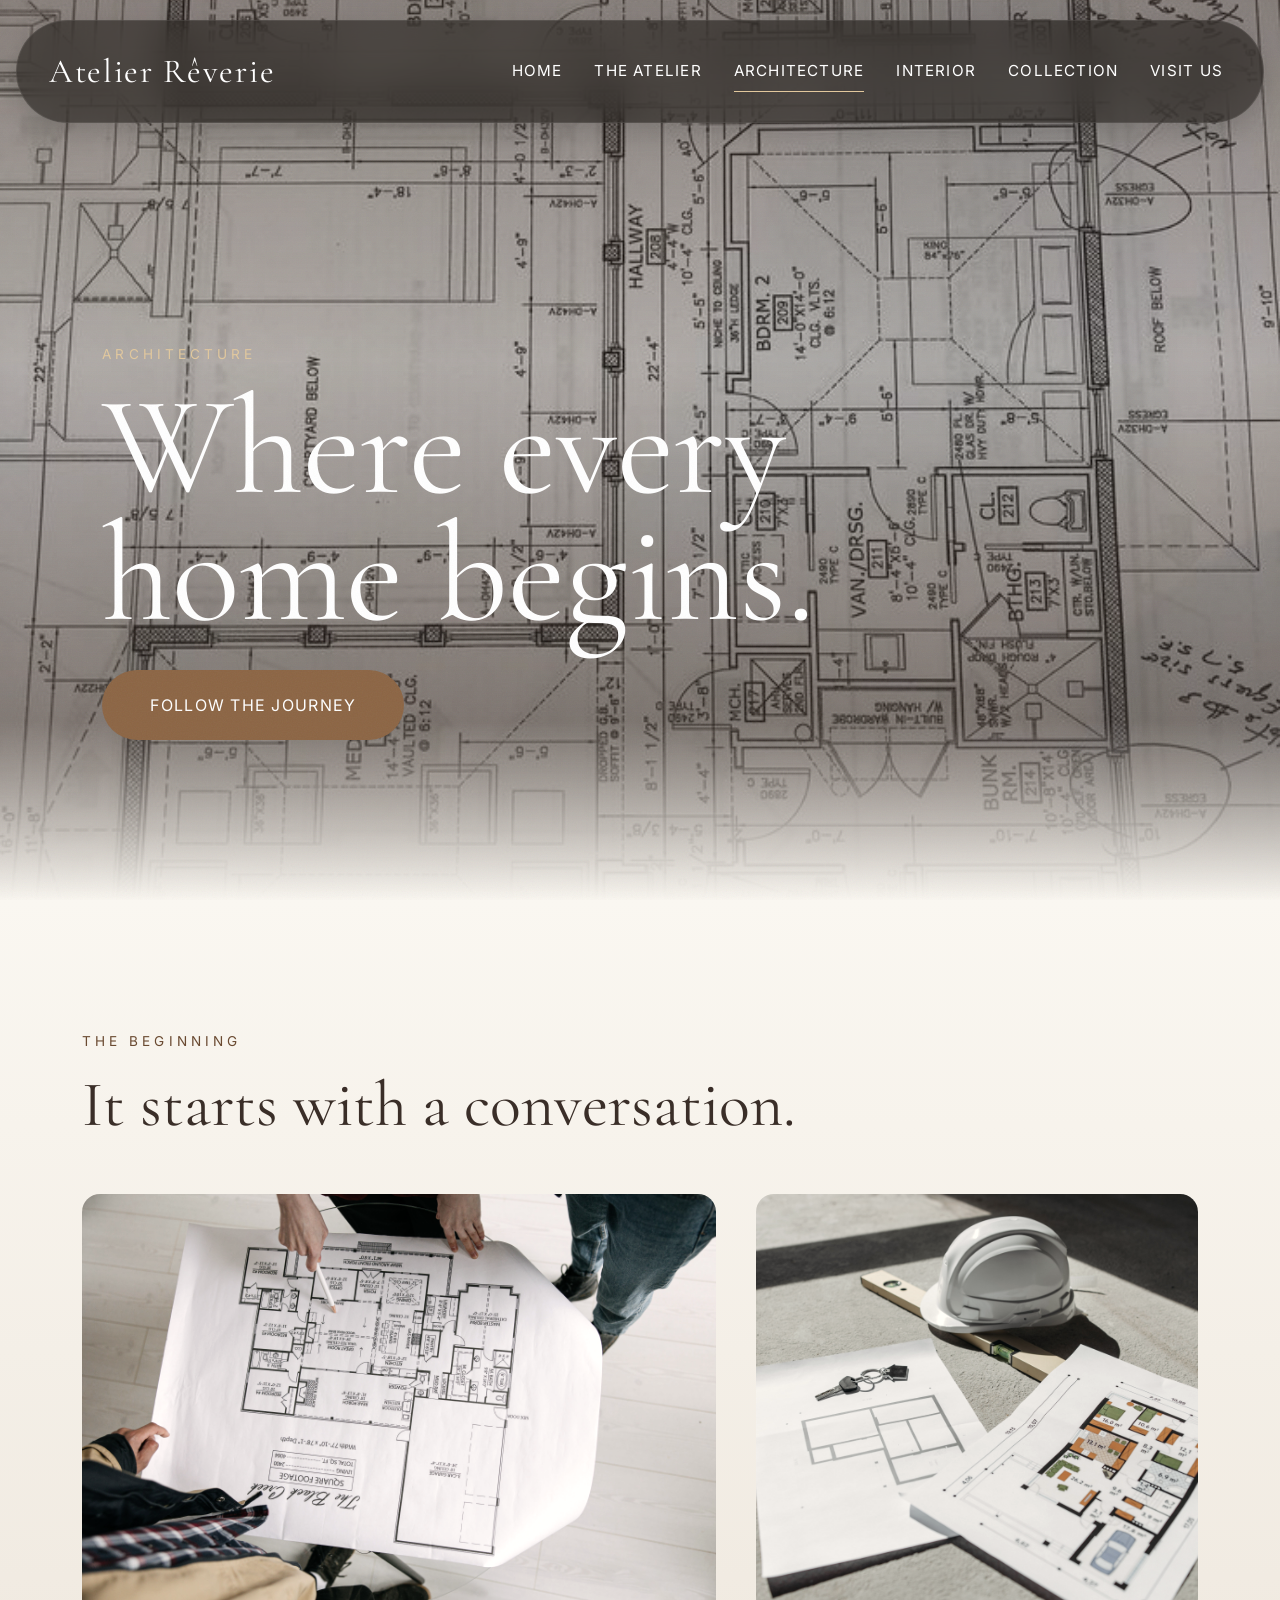
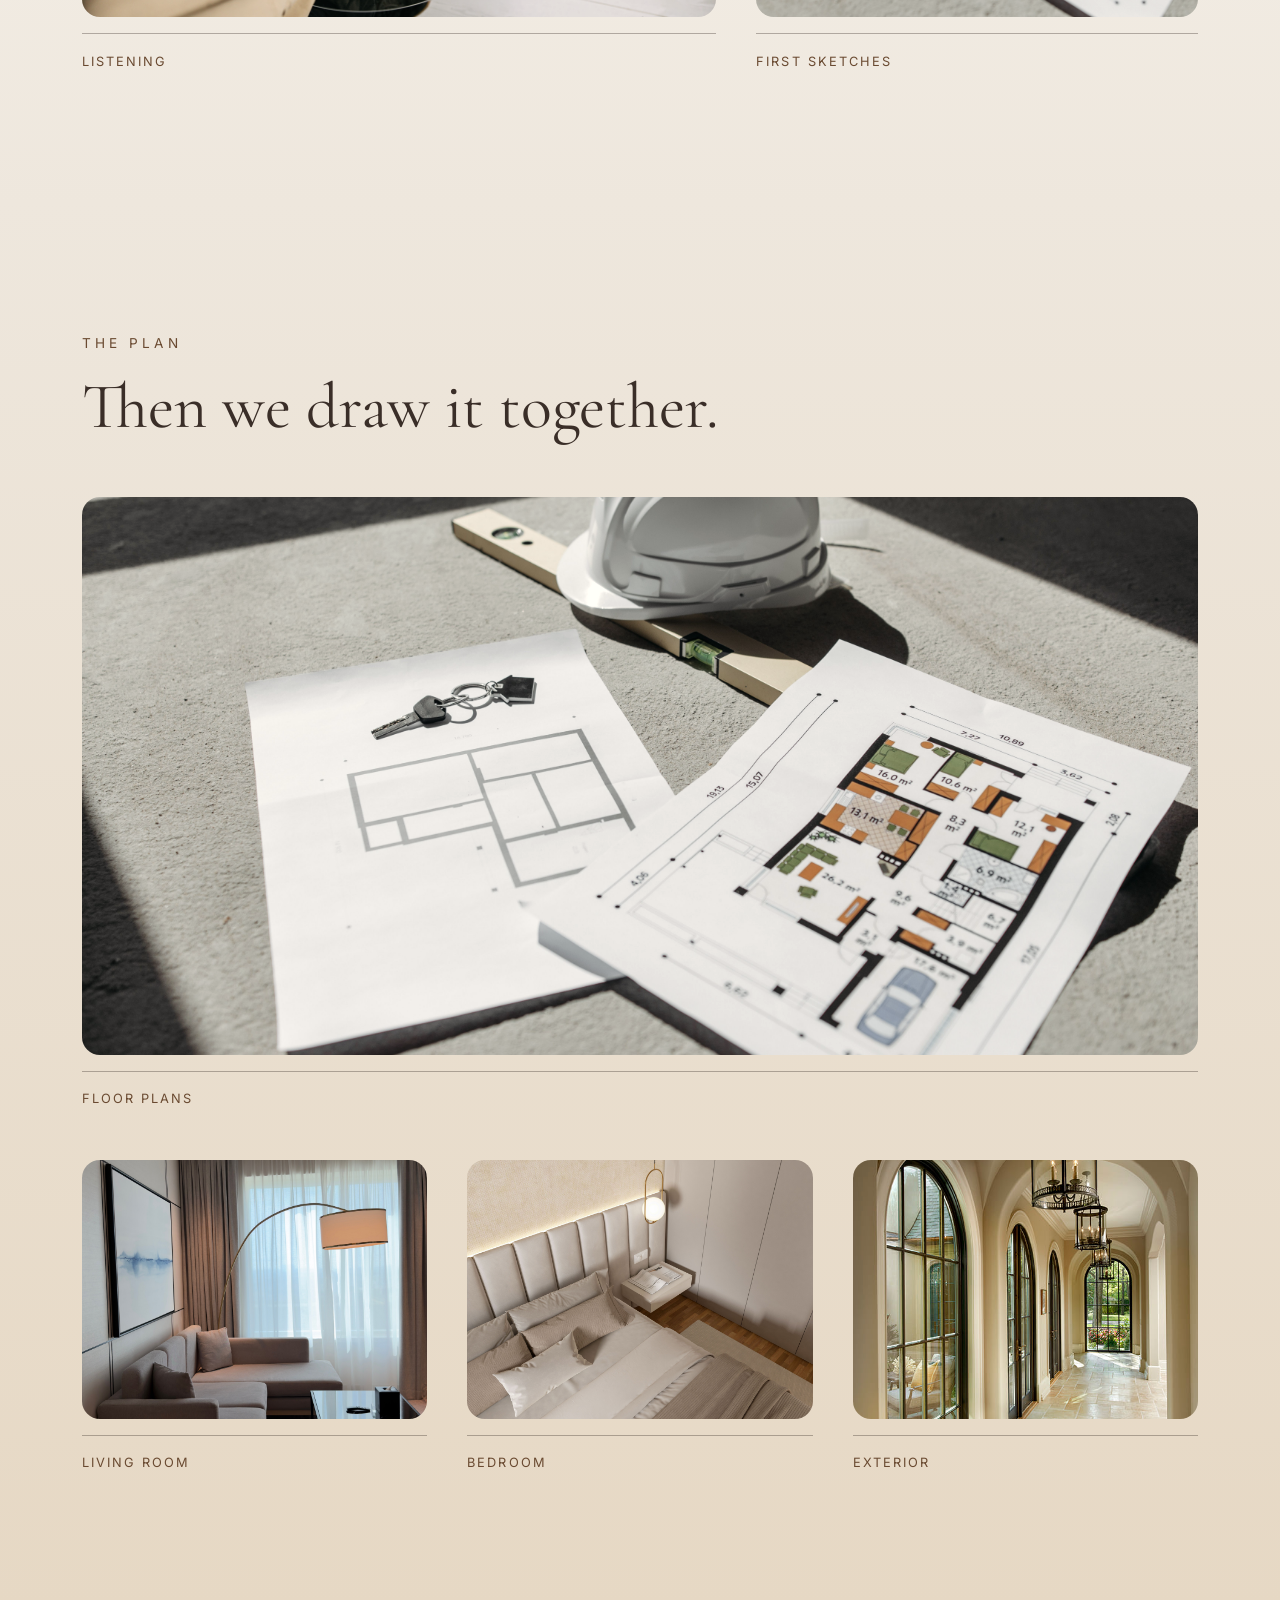
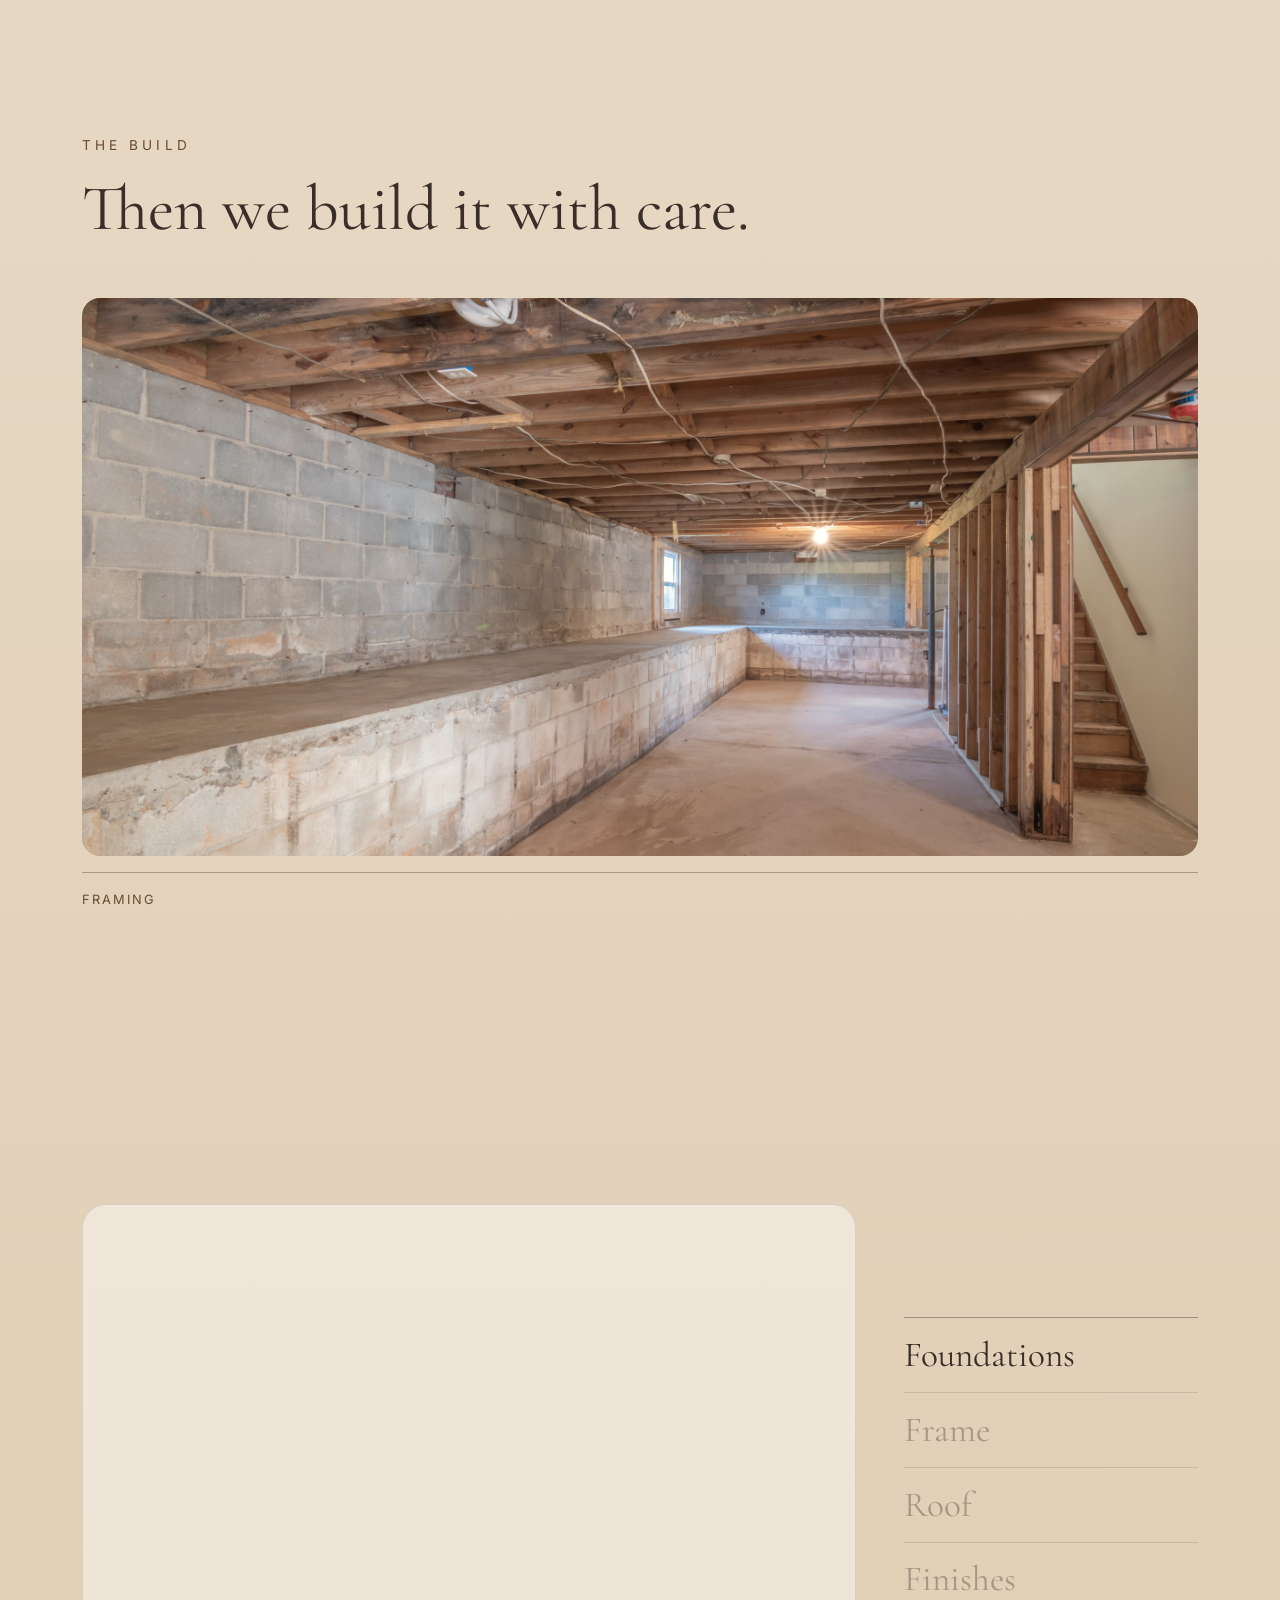
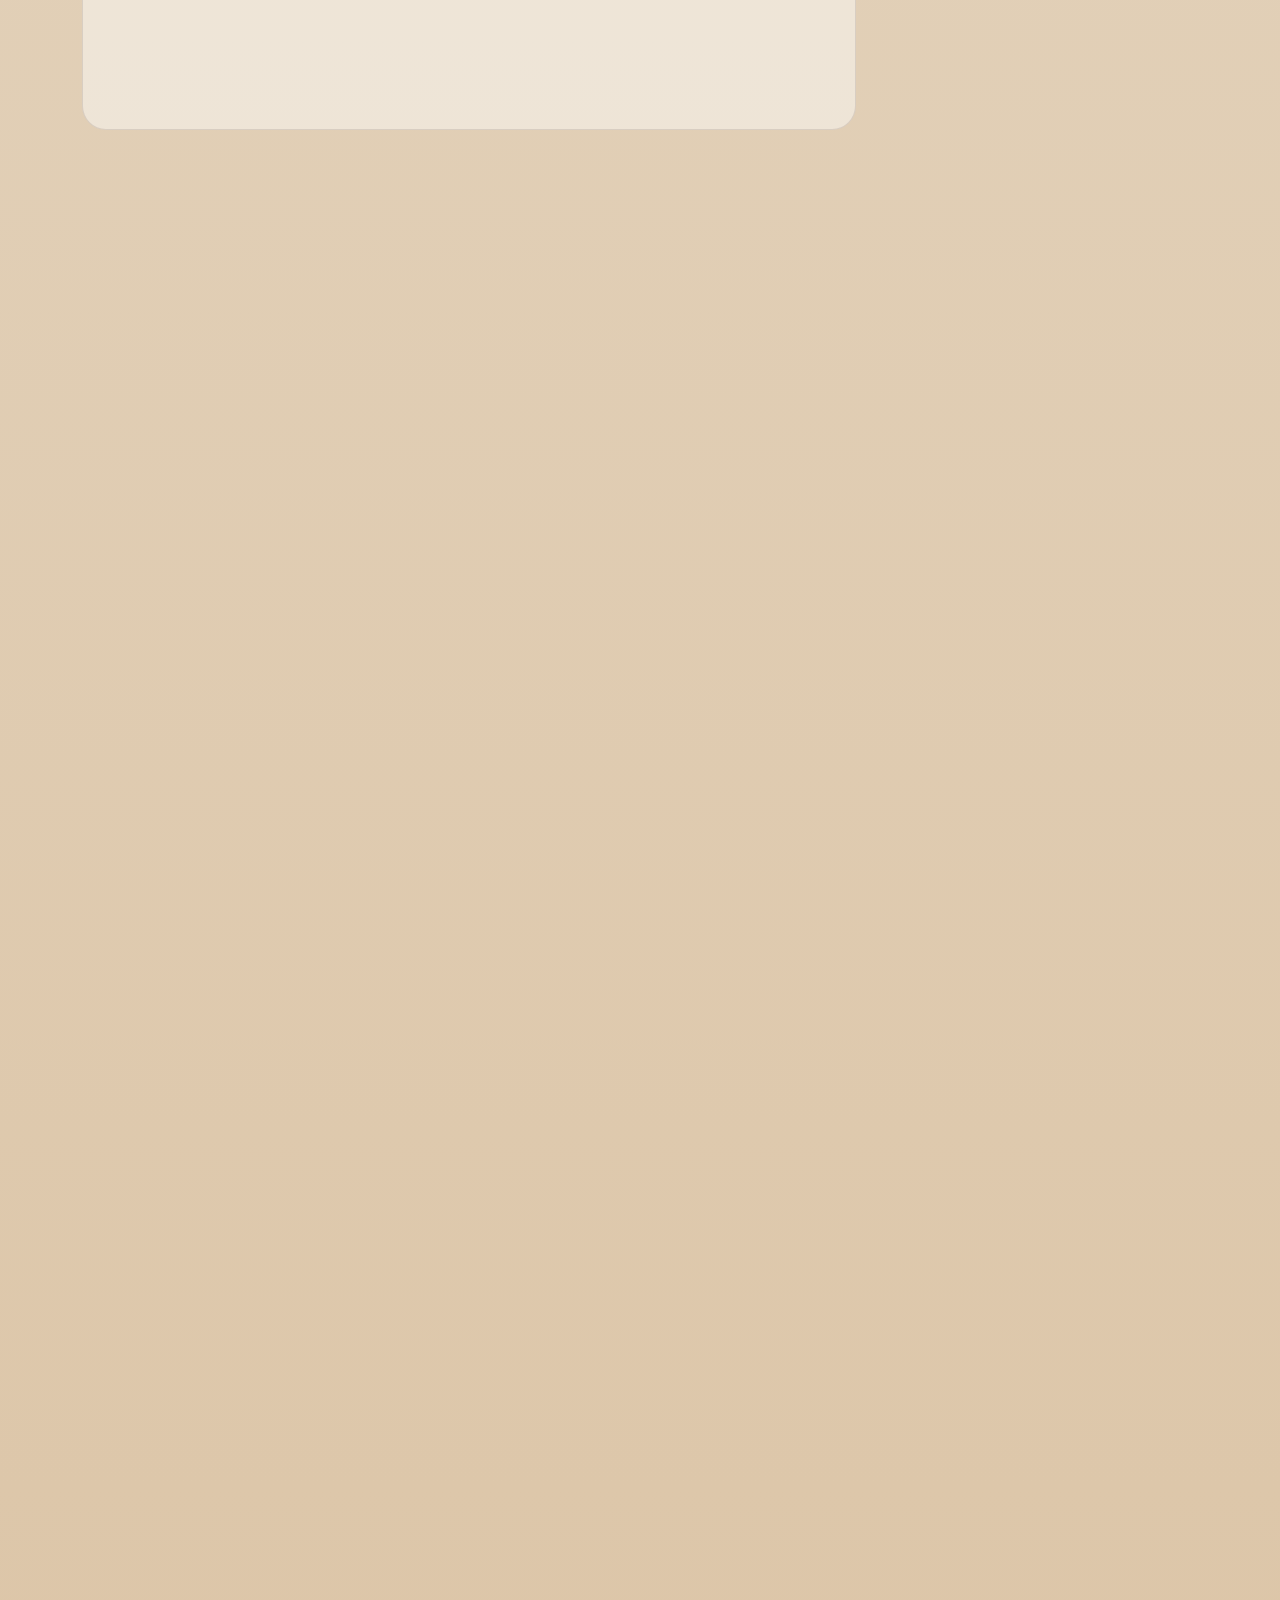
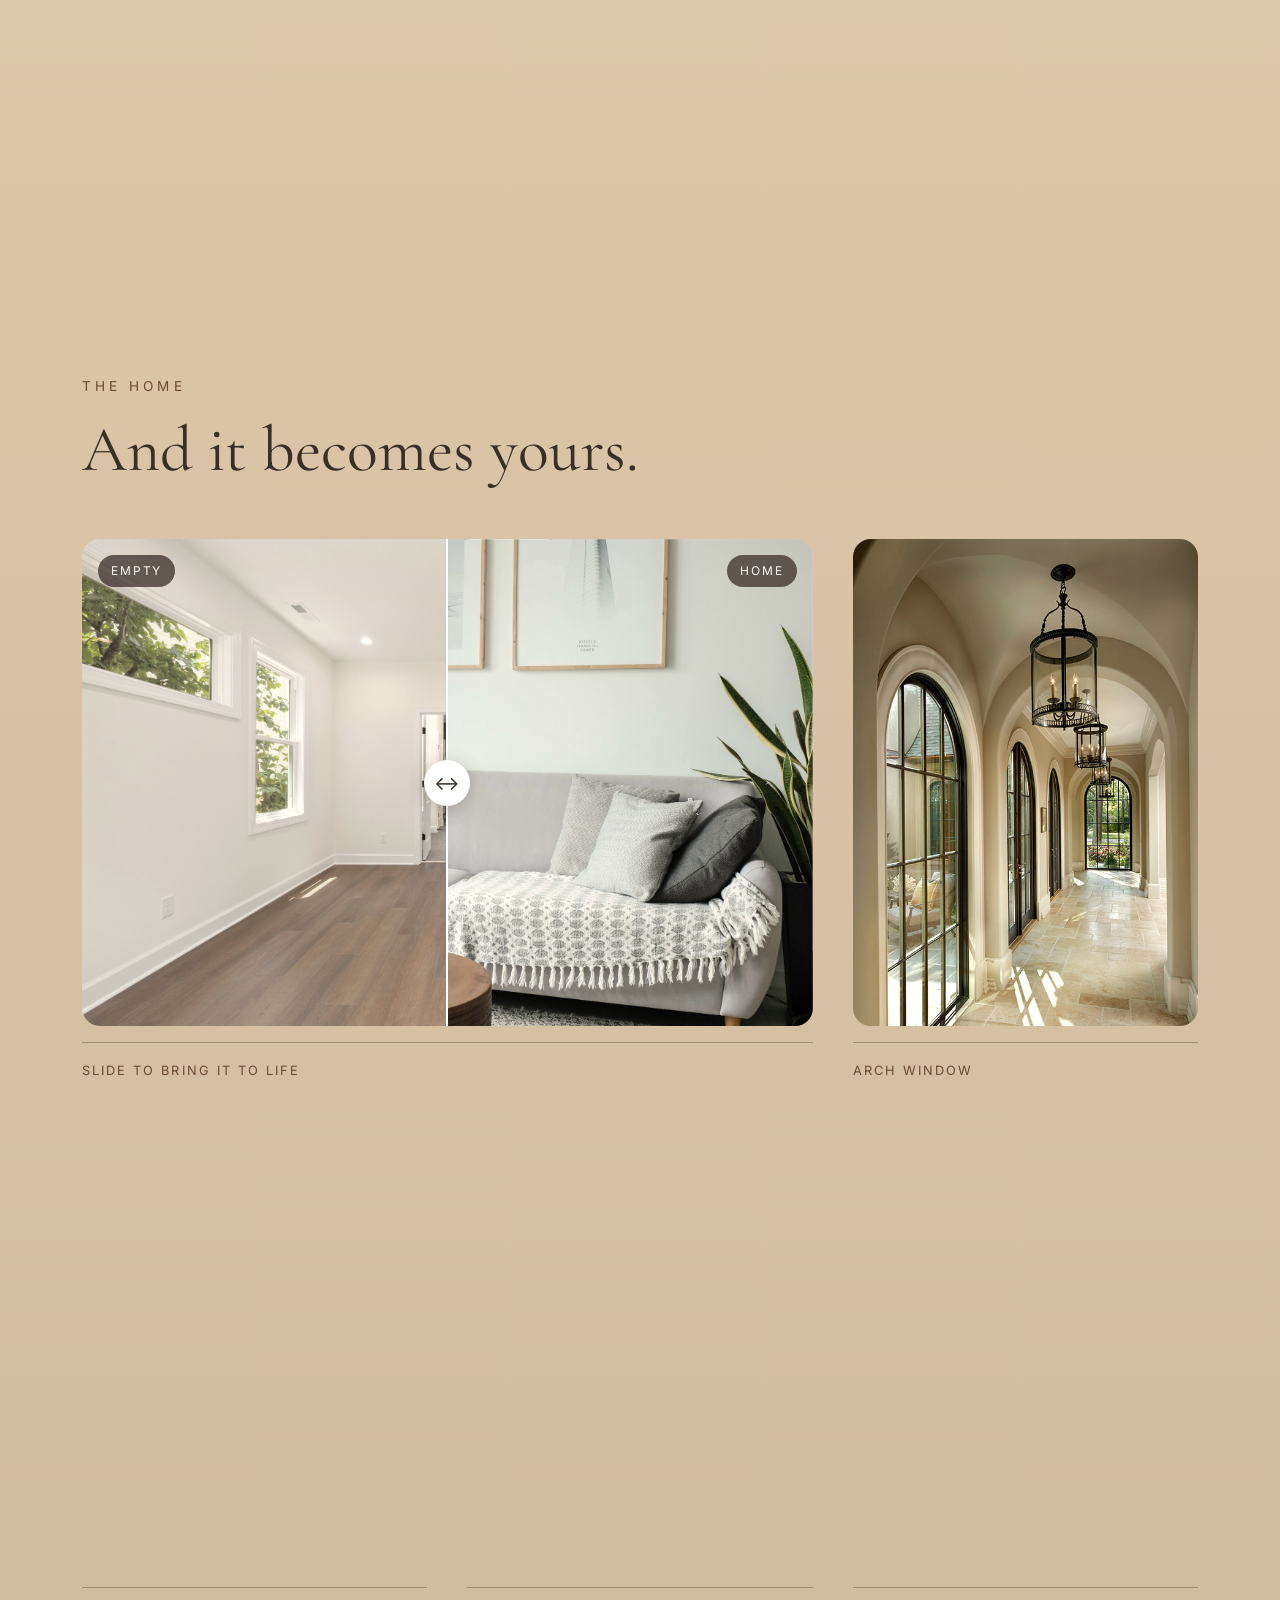
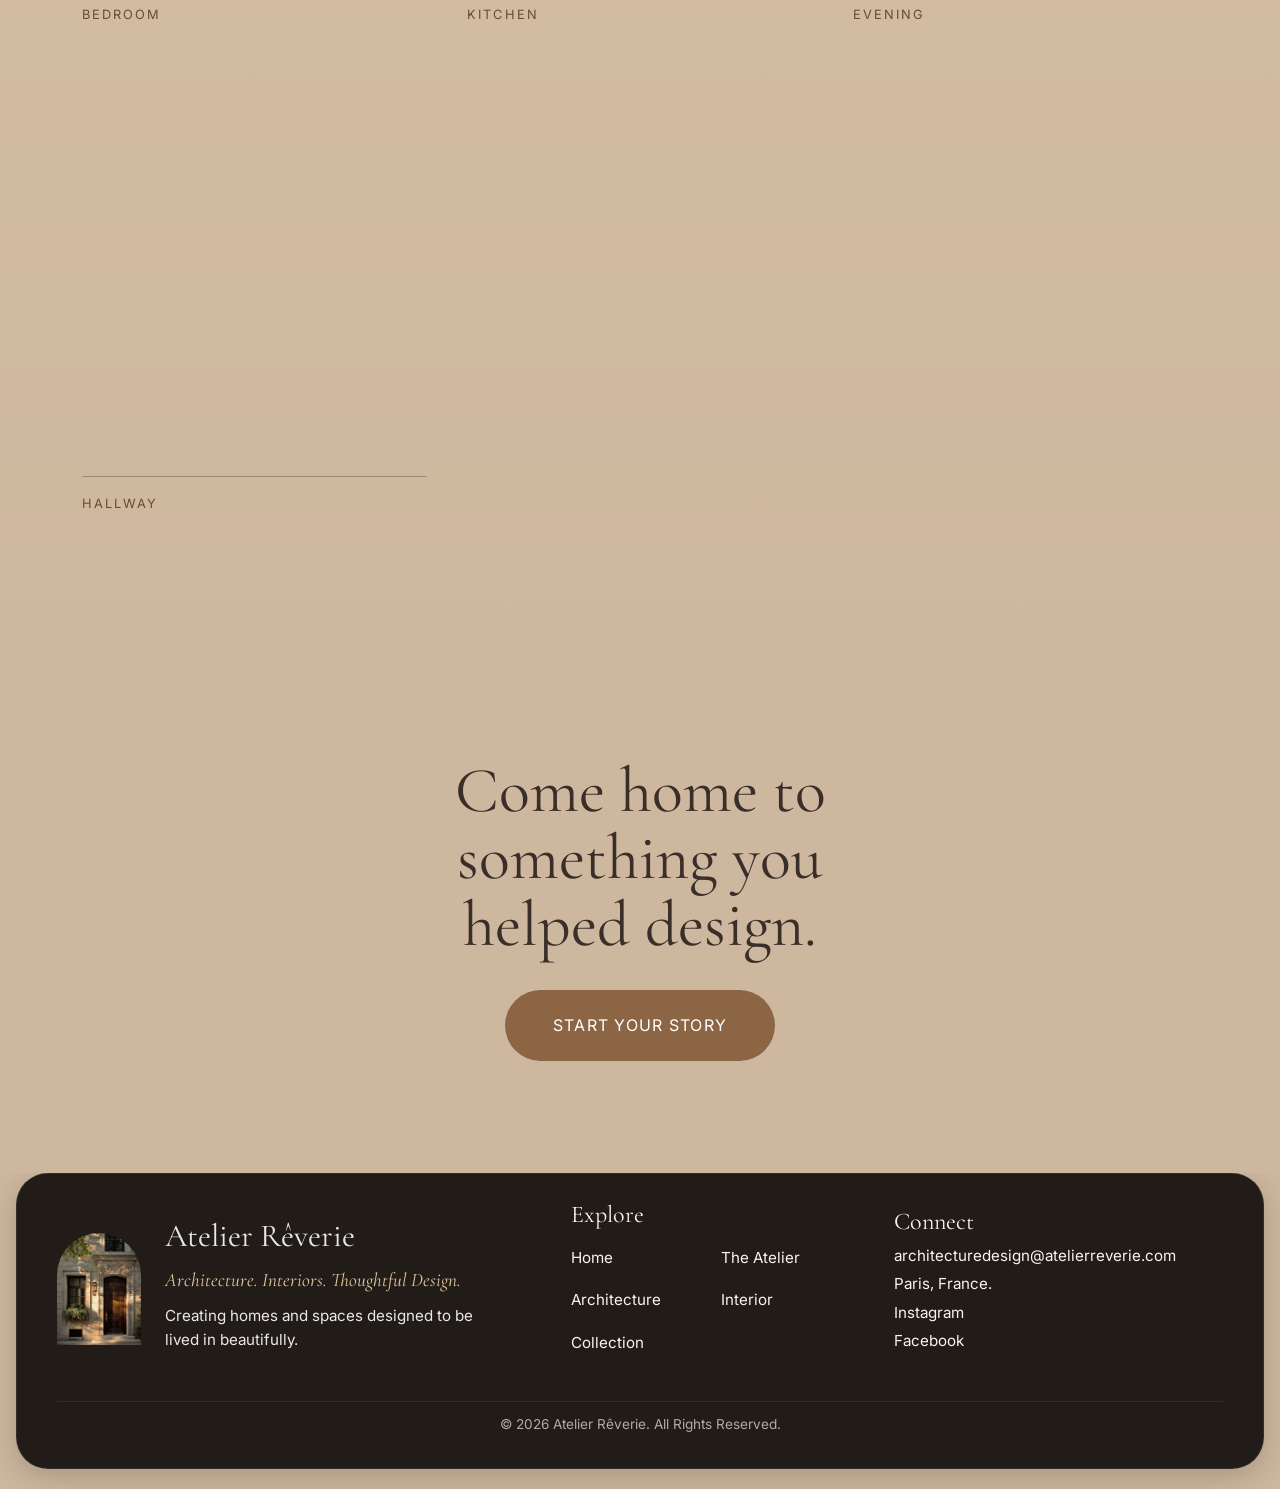
==== architecture.html @ 996b6b43 "Initial commit: Atelier Reverie website" ====
<!DOCTYPE html>
<html lang="en">
<head>

  <meta charset="utf-8">

  <meta name="viewport" content="width=device-width, initial-scale=1">

  <title>Architecture | Atelier Rêverie</title>

  <meta name="description" content="From the first conversation to the finished home: follow the journey of a house, from plans to the day you move in.">

  <script>document.documentElement.classList.add("js")</script>

  <link rel="preconnect" href="https://fonts.googleapis.com">

  <link rel="preconnect" href="https://fonts.gstatic.com" crossorigin>

  <link href="https://fonts.googleapis.com/css2?family=Cormorant+Garamond:ital,wght@0,400;0,500;1,400&family=Inter:wght@300;400;500&display=swap" rel="stylesheet">

  <link href="https://cdn.jsdelivr.net/npm/bootstrap@5.3.3/dist/css/bootstrap.min.css" rel="stylesheet">

  <link rel="stylesheet" href="base.css">

  <link rel="stylesheet" href="style.css">

  <link rel="stylesheet" href="shared.css">

  <link rel="stylesheet" href="architecture.css">

  <link rel="stylesheet" href="house.css">

  <link rel="stylesheet" href="animations.css">

  <link rel="stylesheet" href="motion.css">

</head>
<body>

  <!-- ===== HEADER / NAVIGATION ===== -->
  <header class="site-header">

    <nav class="navbar navbar-expand-lg" aria-label="Main navigation">
      <div class="container-xl">
        <a class="navbar-brand" href="index.html">Atelier Rêverie</a>
        <button class="navbar-toggler" type="button" data-bs-toggle="collapse" data-bs-target="#mainNav" aria-controls="mainNav" aria-expanded="false" aria-label="Toggle navigation">
          <span class="navbar-toggler-icon"></span>
        </button>

        <div class="collapse navbar-collapse justify-content-end" id="mainNav">
          <ul class="navbar-nav">

            <li class="nav-item"><a class="nav-link" href="index.html">Home</a></li>

            <li class="nav-item"><a class="nav-link" href="studio.html">The Atelier</a></li>

            <li class="nav-item"><a class="nav-link" href="architecture.html" aria-current="page">Architecture</a></li>

            <li class="nav-item"><a class="nav-link" href="interior.html">Interior</a></li>

            <li class="nav-item"><a class="nav-link" href="collection.html">Collection</a></li>

            <li class="nav-item"><a class="nav-link" href="contact.html">Visit Us</a></li>
          </ul>
        </div>
      </div>
    </nav>
  </header>

  <!-- ===== STAGE MARKER (shows once you scroll past the hero) ===== -->
  <nav class="journey" aria-label="Project stages">
    <ol>
      <li><a href="#beginning"><span>Begin</span></a></li>

      <li><a href="#plan"><span>Plan</span></a></li>

      <li><a href="#build"><span>Build</span></a></li>

      <li><a href="#home"><span>Home</span></a></li>

    </ol>
  </nav>

  <main id="main">

   <!-- ===== HERO ===== -->
<section class="arch-hero" aria-labelledby="page-title">

  <img src="images/blueprint-.jpg"

       width="1174" height="900" fetchpriority="high"

       alt="Architect sketching a floor plan at a desk">

  <div class="arch-hero__content">

    <span class="section-label">Architecture</span>

    <h1 id="page-title">Where every home begins.</h1>

    <a href="#beginning" class="btn-maison">Follow the journey</a>

  </div>
</section>

    <!-- ===== STAGE 1: THE BEGINNING ===== -->
    <section class="stage stage--begin section" id="beginning" aria-labelledby="begin-title">

      <div class="container-xl">

        <span class="section-label">The beginning</span>

        <h2 id="begin-title">It starts with a conversation.</h2>

        <div class="pair">

          <figure class="plate curtain pair__wide" data-reveal>

            <img src="images/conversation.jpg"
            
            width="1600" height="1066" loading="lazy"

            alt="Three people gathered around a large floor plan, one pointing at it with a pencil">

            <figcaption><span>Listening</span></figcaption>

          </figure>


          <figure class="plate curtain pair__narrow" data-reveal>

            <img src="images/architecture-plans.jpg" 
            
            width="1400" height="933" loading="lazy"

            alt="Architect lifting a sheet of tracing paper over detailed floor plans, a pencil in his hand">

            <figcaption><span>First sketches</span></figcaption>

          </figure>

        </div>
      </div>
    </section>

    <!-- ===== STAGE 2: THE PLAN ===== -->
    <section class="stage stage--plan section" id="plan" aria-labelledby="plan-title">

      <div class="container-xl">

        <span class="section-label">The plan</span>

        <h2 id="plan-title">Then we draw it together.</h2>

        <figure class="plate curtain plan__hero" data-reveal>

          <img src="images/architecture-plans.jpg" 
          
          width="1800" height="1202" loading="lazy"

               alt="Floor plans, a house-shaped key ring, a spirit level and a white hard hat on a concrete floor">

          <figcaption><span>Floor plans</span></figcaption>

        </figure>

        <div class="plan__rooms">

          <figure class="plate curtain" data-reveal>

            <img src="images/living-room.jpg" 

            width="800" height="600" loading="lazy" 
            
            alt="Drawn plan of a living room with sofa, rug, armchairs and fireplace">


            <figcaption><span>Living room</span></figcaption>

          </figure>

          <figure class="plate curtain" data-reveal>

            <img src="images/bedroom.jpg"
            
            width="800" height="600" loading="lazy" 
            
            alt="Drawn plan of a bedroom with bed, bedside tables and wardrobe">


            <figcaption><span>Bedroom</span></figcaption>

          </figure>


          <figure class="plate curtain" data-reveal>

            <img src="images/arch-window.jpg" 

            width="800" height="600" loading="lazy"
            
            alt="Arch window shwoing the exterior.">

            <figcaption><span>Exterior</span></figcaption>

          </figure>
        </div>
      </div>
    </section>

    <!-- ===== STAGE 3: THE BUILD ===== -->
    <section class="stage stage--build section" id="build" aria-labelledby="build-title">

      <div class="container-xl">

        <span class="section-label">The build</span>

        <h2 id="build-title">Then we build it with care.</h2>

        <figure class="plate curtain build__wide" data-reveal>

          <img src="images/unfinished-basement.jpg"
          
          width="1800" height="1200" loading="lazy"
      
               alt="Unfinished basement with exposed timber joists, block walls and a framed doorway">

          <figcaption><span>Framing</span></figcaption>

        </figure>

        <div class="house-scroll" data-house>

          <div class="house-sticky">

            <div class="house__panel">

              <svg viewBox="0 0 800 520" role="img" 
              
              aria-label="Line drawing of a house being built, from foundations to the finished home">

                <path class="fill" d="M190 425V255H610V425Z" fill="#EADFCC" data-type="fade" data-start="0.86" data-end="0.96"/>
                <path class="fill" d="M150 255L400 100L650 255Z" fill="#A77B57" data-type="fade" data-start="0.84" data-end="0.94"/>
                <path class="fill" d="M370 425V335H430V425Z" fill="#6A4A31" data-type="fade" data-start="0.84" data-end="0.92"/>
                <path class="fill" d="M230 300H320V370H230Z M480 300H570V370H480Z" fill="#E2C89D" data-type="fade" data-start="0.9" data-end="1"/>
                <path class="fill" d="M700 395m-42 0a42 42 0 1 0 84 0a42 42 0 1 0 -84 0Z" fill="#A5AA8A" data-type="fade" data-start="0.92" data-end="1"/>
                <path d="M40 450H760" data-type="draw" data-start="0" data-end="0.12"/>
                <path d="M170 450V425H630V450" data-type="draw" data-start="0.08" data-end="0.24"/>
                <path d="M190 425V255H610V425" data-type="draw" data-start="0.24" data-end="0.4"/>
                <path d="M270 425V255M350 425V255M450 425V255M530 425V255" data-type="draw" data-start="0.32" data-end="0.46"/>
                <path d="M150 255L400 100L650 255Z" data-type="draw" data-start="0.5" data-end="0.68"/>
                <path d="M530 160V92H575V190" data-type="draw" data-start="0.62" data-end="0.72"/>
                <path d="M370 425V335H430V425Z" data-type="draw" data-start="0.76" data-end="0.84"/>
                <path d="M230 300H320V370H230Z M275 300V370 M230 335H320 M480 300H570V370H480Z M525 300V370 M480 335H570" data-type="draw" data-start="0.8" data-end="0.9"/>
                <path d="M350 450V438H450V450" data-type="draw" data-start="0.84" data-end="0.9"/>
                <path d="M700 450V395 M700 395m-42 0a42 42 0 1 0 84 0a42 42 0 1 0 -84 0" data-type="draw" data-start="0.88" data-end="0.98"/>
              </svg>
            </div>
            <ol class="house__steps" aria-label="Construction stages">

              <li>Foundations</li>

              <li>Frame</li>

              <li>Roof</li>

              <li>Finishes</li>

            </ol>
          </div>
        </div>
      </div>
    </section>

    <!-- ===== STAGE 4: THE HOME ===== -->
    <section class="stage stage--home section" id="home" aria-labelledby="home-title">

      <div class="container-xl">

        <span class="section-label">The home</span>

        <h2 id="home-title">And it becomes yours.</h2>

        <div class="pair pair--home">

          <figure class="plate pair__wide" data-reveal>

            <div class="compare" data-compare>

              <img class="compare__img" src="images/empty-room.jpg"

               width="1400" height="933" loading="lazy"

                   alt="Bright empty room with white walls, a wood-tone floor and two windows onto a tree">

              <img class="compare__img compare__after" src="images/living-room-interior.jpg"

               width="1400" height="933" loading="lazy"

                   alt="Living room with a grey corner sofa, an arched brass lamp, sheer curtains and a framed watercolour">

              <span class="compare__handle" aria-hidden="true"></span>

              <span class="compare__tag compare__tag--before" aria-hidden="true">Empty</span>

              <span class="compare__tag compare__tag--after" aria-hidden="true">Home</span>

              <input class="compare__range" type="range" min="0" max="100" value="50"

                     aria-label="Slide to compare an empty room with a furnished one">

            </div>

            <figcaption><span>Slide to bring it to life</span></figcaption>

          </figure>

          <figure class="plate curtain pair__narrow" data-reveal>

            <img src="images/arch-window.jpg"

             width="1200" height="1690" loading="lazy"

                 alt="A beautiful done arch windows, showing the backyard. Floor-length windows, showing the exterior.">

            <figcaption><span>Arch Window</span></figcaption>

          </figure>

        </div>

        <div class="home__gallery">

          <figure class="plate curtain" data-reveal>

            <img class="pos-left" src="images/bedroom-interior.jpg"
            
            width="1200" height="900" loading="lazy"

                 alt="Bed seen from above with a padded headboard, linen cushions and a glowing pendant light">

            <figcaption><span>Bedroom</span></figcaption>

            <figure class="plate curtain" data-reveal>

              <img class="pos-left" src="images/interior-light.jpg"

              width="110" height="700" loading="lazy"

              alt="Oak wlkway, with natural light streaming from the glass roof.">

              <figcaption><span>Hallway</span></figcaption>

            </figure>

          </figure>
          <figure class="plate curtain" data-reveal>

            <img class="pos-left" src="images/kitchen.jpg"
            
            width="1200" height="800" loading="lazy"

                 alt="White kitchen with a marble island, navy hexagon tiles and two pendant lights">

            <figcaption><span>Kitchen</span></figcaption>

          </figure>

          <figure class="plate curtain" data-reveal>

            <img class="pos-right" src="images/arch-hero.jpg"
            
            width="1200" height="800" loading="lazy"

                 alt="Modern house entrance at dusk with a lit timber door, stone walls and a lawn lit by garden lights">

            <figcaption><span>Evening</span></figcaption>

          </figure>

        </div>
      </div>
    </section>

    <!-- ===== CALL TO ACTION ===== -->

    <section class="arch-cta section" aria-labelledby="cta-title">

      <div class="container-xl" data-reveal>

        <h2 id="cta-title">Come home to something you helped design.</h2>

        <a href="contact.html" class="btn-maison">Start your story</a>

      </div>
    </section>

  </main>

  <!-- ===== FOOTER ===== -->
  <footer class="site-footer">

    <div class="footer-panel">

      <div class="footer-brand-block">

        <img src="images/parisian-door.jpg" 
        
        alt="Carved wooden door of a stone Parisian townhouse" 
        
        class="footer-image" width="84" height="112" loading="lazy">
        <div>

          <p class="footer__brand">Atelier Rêverie</p>
          <p class="footer__tagline">Architecture. Interiors. Thoughtful Design.</p>
          <p class="footer__description">Creating homes and spaces designed to be lived in beautifully.</p>

        </div>
      </div>

      <nav aria-label="Footer navigation">

        <h2 class="footer-heading">Explore</h2>

        <ul class="footer-links">

          <li><a href="index.html">Home</a></li>

          <li><a href="studio.html">The Atelier</a></li>

          <li><a href="architecture.html">Architecture</a></li>

          <li><a href="interior.html">Interior</a></li>

          <li><a href="collection.html">Collection</a></li>

        </ul>
      </nav>

    <div>
      <h2 class="footer-heading">Connect</h2>

      <ul class="footer-links footer-links--stack">

        <li><a href="mailto:architecturedesign@atelierreverie.com">architecturedesign@atelierreverie.com</a></li>

        <li>Paris, France.</li>

        <li><a href="#">Instagram</a></li>

        <li><a href="#">Facebook</a></li>

      </ul>

    </div>

      <p class="footer-bottom">&copy; 2026 Atelier Rêverie. All Rights Reserved.</p>
      
    </div>
  </footer>

  <script src="https://cdn.jsdelivr.net/npm/bootstrap@5.3.3/dist/js/bootstrap.bundle.min.js" defer></script>
 <script src="js/reveal.js" defer onerror="document.documentElement.classList.remove('js')"></script>
  <script src="journey.js" defer></script>
  <script src="compare.js" defer></script>
  <script src="house.js" defer></script>
</body>
</html>
---- base.css ----
/* ========================================
   BASE: reset, grain overlay, accessibility
======================================== */

*,
*::before,
*::after {
    box-sizing: border-box;
}

* {
    margin: 0;
    padding: 0;
}

html {
    scroll-behavior: smooth;
}

/* Film-grain overlay (sits under the fixed header) */
body::before {
    content: "";
    position: fixed;
    inset: 0;
    z-index: 999;
    pointer-events: none;
    opacity: .06;
    background-image: url("data:image/svg+xml,%3Csvg xmlns='http://www.w3.org/2000/svg' width='200' height='200'%3E%3Cfilter id='n'%3E%3CfeTurbulence type='fractalNoise' baseFrequency='.8' numOctaves='2'/%3E%3C/filter%3E%3Crect width='100%25' height='100%25' filter='url(%23n)'/%3E%3C/svg%3E");
}

a {
    transition: color .3s ease, opacity .3s ease;
}

a:focus-visible,
button:focus-visible {
    outline: 2px solid var(--antique-wood);
    outline-offset: 4px;
}

@media (prefers-reduced-motion: reduce) {
    html {
        scroll-behavior: auto;
    }

    *,
    *::before,
    *::after {
        animation-duration: .01ms !important;
        animation-iteration-count: 1 !important;
        transition-duration: .01ms !important;
    }
}
---- style.css ----
:root {
    --ivory-lace: #F8F4EE;
    --soft-linen: #EEE7DD;
    --coconut-cream: #FAF7F1;
    --warm-biscotti: #DCC5A7;
    --oat-latte: #CDB79E;
    --antique-wood: #A77B57;
    --deep-espresso: #3A2E28;
    --savory-sage: #A5AA8A;
    --honey-oatmilk: #E2C89D;

    /* Darker wood tone for small labels (passes contrast on cream and biscotti) */
    --label: #6A4A31;

    /* Scroll blend: each section ends on the colour the next one starts with */
    --blend-0: #FAF7F1;
    --blend-1: #EEE7DD;
    --blend-2: #E6D8C4;
    --blend-3: #DCC5A7;
    --blend-4: #CDB79E;

    --font-display: "Cormorant Garamond", serif;
    --font-body: "Inter", sans-serif;
}

/* ========================================
   BODY
======================================== */

body {
    background: var(--coconut-cream);
    color: var(--deep-espresso);
    font-family: var(--font-body);
    font-size: 1.25rem;
    line-height: 2;
    overflow-x: hidden;
}

/* ========================================
   TYPOGRAPHY
======================================== */

h1,
h2,
h3,
.navbar-brand {
    font-family: var(--font-display);
    font-weight: 400;
}

h1 {
    font-size: clamp(4rem, 8vw, 7rem);
    line-height: .92;
    max-width: 12ch;
    margin-bottom: 1.5rem;
}

h2 {
    font-size: clamp(3rem, 5vw, 5.2rem);
    line-height: 1.05;
    margin-bottom: 1rem;
}

h3 {
    font-size: 2rem;
}

p {
    font-size: 1.2rem;
    line-height: 1.9;
    color: inherit;
}

.hero p,
.site-footer p {
    color: rgba(255, 255, 255, .9);
}

/* ========================================
   HEADER
======================================== */

.site-header {
    position: fixed;
    top: 20px;
    left: 0;
    right: 0;
    z-index: 1000;
}

.navbar {
    width: min(1280px, calc(100% - 2rem));
    margin: auto;
    padding: .75rem 2rem;
    border-radius: 999px;
    background: rgba(25, 20, 18, .55);
    backdrop-filter: blur(20px);
    -webkit-backdrop-filter: blur(20px);
    border: 1px solid rgba(255, 255, 255, .08);
    box-shadow: 0 8px 30px rgba(0, 0, 0, .18);
}

.navbar > .container,
.navbar > .container-xl,
.navbar > .container-fluid {
    max-width: none;
    padding: 0;
}

.navbar-brand {
    color: white !important;
    font-size: 2.1rem;
    letter-spacing: .05em;
}

.nav-link {
    color: white !important;
    font-size: .95rem;
    font-weight: 400;
    letter-spacing: .08em;
    margin-left: 1rem;
    text-transform: uppercase;
    white-space: nowrap;
    transition: .3s ease;
}

.nav-link:hover {
    color: var(--honey-oatmilk) !important;
}

@media (max-width: 991.98px) {
    .navbar { border-radius: 1.75rem; }
    .nav-link { margin-left: 0; }
}

@media (max-width: 576px) {
    .navbar-brand { font-size: 1.8rem; }
}

/* ========================================
   BUTTONS AND LINKS
======================================== */

.btn-maison {
    display: inline-block;
    padding: 1.2rem 3rem;
    background: #8C6544;
    color: white;
    text-decoration: none;
    border: none;
    border-radius: 50px;
    text-transform: uppercase;
    letter-spacing: .08em;
    font-size: 1rem;
    transition: .4s ease;
}

.btn-maison:hover {
    background: #735236;
    transform: translateY(-3px);
    color: white;
}

.text-link {
    display: inline-block;
    margin-top: 2rem;
    font-size: 1.2rem;
    text-decoration: none;
    color: var(--deep-espresso);
    padding-bottom: 4px;
    border-bottom: 1px solid var(--antique-wood);
    transition: .3s ease;
}

.text-link:hover {
    color: var(--antique-wood);
}

/* ========================================
   SECTION SPACING AND LABELS
======================================== */

.section {
    padding: 8rem 0;
}

.section-label {
    display: block;
    margin-bottom: 1rem;
    font-size: .85rem;
    text-transform: uppercase;
    letter-spacing: .3em;
    color: var(--label);
}

.editorial-divider {
    width: 1px;
    height: 120px;
    margin: 0 auto;
    background: var(--antique-wood);
    opacity: .4;
}

/* ========================================
   FOOTER: compact floating panel (mirrors the nav)
======================================== */

.site-footer {
    background: var(--blend-4);
    padding: 0 1rem 1.25rem;
}

.footer-panel {
    max-width: 1280px;
    margin: 0 auto;
    padding: 1.75rem 2.5rem 1rem;
    display: grid;
    grid-template-columns: 1.7fr 1fr 1.2fr;
    gap: 1.5rem 3rem;
    align-items: center;
    border-radius: 2rem;
    background: rgba(25, 20, 18, .95);
    border: 1px solid rgba(255, 255, 255, .08);
    box-shadow: 0 8px 30px rgba(0, 0, 0, .18);
    color: var(--ivory-lace);
}

.footer-panel p {
    line-height: 1.6;
}

.footer-brand-block {
    display: flex;
    align-items: center;
    gap: 1.5rem;
}

.footer-image {
    flex-shrink: 0;
    width: 84px;
    height: 112px;
    object-fit: cover;
    object-position: center top;
    border-radius: 999px 999px 0 0;
}

.footer__brand {
    font-family: var(--font-display);
    font-size: 2rem;
    line-height: 1.1;
    margin-bottom: .25rem;
}

.footer__tagline {
    font-family: var(--font-display);
    font-style: italic;
    font-size: 1.2rem;
    margin-bottom: .5rem;
    color: var(--honey-oatmilk) !important;
}

.footer__description {
    font-size: .95rem;
    max-width: 340px;
}

.footer-heading {
    font-family: var(--font-display);
    font-size: 1.5rem;
    line-height: 1.1;
    margin-bottom: .5rem;
}

.footer-links {
    list-style: none;
    padding: 0;
    display: grid;
    grid-template-columns: 1fr 1fr;
    gap: .15rem 1.5rem;
}

.footer-links a {
    color: var(--ivory-lace);
    text-decoration: none;
    font-size: .95rem;
    line-height: 1.7;
}

.footer-links a:hover {
    color: var(--honey-oatmilk);
}

.footer-links--stack {
    grid-template-columns: 1fr;
}

.footer-links--stack li {
    font-size: .95rem;
    line-height: 1.7;
    overflow-wrap: anywhere;
}

.footer-bottom {
    grid-column: 1 / -1;
    padding-top: .75rem;
    border-top: 1px solid rgba(255, 255, 255, .1);
    text-align: center;
    font-size: .85rem !important;
    opacity: .7;
}

@media (max-width: 991.98px) {
    .footer-panel {
        grid-template-columns: 1fr 1fr;
        padding: 1.5rem;
        border-radius: 1.75rem;
    }

    .footer-brand-block {
        grid-column: 1 / -1;
    }
}

@media (max-width: 576px) {
    .footer-panel {
        grid-template-columns: 1fr;
        gap: 1.25rem;
    }

    .footer-links {
        grid-template-columns: 1fr 1fr;
    }
}
---- shared.css ----
/* ========================================
   SHARED: glass navigation and footer touches
   Load after style.css on every page so the header looks the same everywhere.
======================================== */

.site-header {
    position: fixed;
    top: 20px;
    left: 0;
    right: 0;
    z-index: 1000;
}

.navbar {
    width: min(1280px, calc(100% - 2rem));
    margin: auto;
    padding: .75rem 2rem;
    border: 1px solid rgba(255, 255, 255, .08);
    border-radius: 999px;
    background: rgba(25, 20, 18, .55);
    -webkit-backdrop-filter: blur(20px);
    backdrop-filter: blur(20px);
    box-shadow: 0 8px 30px rgba(0, 0, 0, .18);
}

.navbar > .container,
.navbar > .container-xl,
.navbar > .container-fluid {
    max-width: none;
    padding: 0;
}

.navbar-brand {
    color: #fff !important;
    font-family: var(--font-display);
    font-size: 2.1rem;
    letter-spacing: .05em;
}

.navbar-nav {
    align-items: center;
}

.nav-link {
    position: relative;
    margin-left: 1rem;
    color: #fff !important;
    font-size: .95rem;
    font-weight: 400;
    letter-spacing: .08em;
    text-transform: uppercase;
    white-space: nowrap;
    transition: color .3s ease;
}

.nav-link:hover,
.nav-link:focus-visible {
    color: var(--honey-oatmilk) !important;
}

/* The page you are on gets a fine underline */
.nav-link[aria-current="page"]::after {
    content: "";
    position: absolute;
    left: .5rem;
    right: .5rem;
    bottom: .15rem;
    height: 1px;
    background: var(--honey-oatmilk);
}

.navbar :focus-visible {
    outline: 2px solid var(--honey-oatmilk);
    outline-offset: 4px;
}

.navbar-toggler {
    border-color: rgba(255, 255, 255, .5);
}

.navbar-toggler-icon {
    filter: invert(1);
}

@media (min-width: 992px) and (max-width: 1199.98px) {
    .navbar-brand { font-size: 1.8rem; }
    .nav-link { margin-left: .5rem; font-size: .85rem; }
}

@media (max-width: 991.98px) {
    .navbar { border-radius: 1.75rem; }
    .nav-link { margin-left: 0; }
    .navbar-nav { align-items: flex-start; padding: .75rem 0 .5rem; }
}

@media (max-width: 575.98px) {
    .navbar { padding: .6rem 1.25rem; }
    .navbar-brand { font-size: 1.8rem; }
}

/* Footer: social links side by side */
.footer-social a + a {
    margin-left: 1.25rem;
}
---- architecture.css ----
/*============
   ARCHITECTURE PAGE
========= */

section {
    position: relative;
}

/* =================
   IMAGE SYSTEM
====================*/

.plate {
    margin: 0;
}

.plate img {
    display: block;
    width: 100%;
    height: auto;
    object-fit: cover;
    border-radius: 18px;
    filter: sepia(.12) saturate(.94);
    transition: transform .9s ease, filter .9s ease;
}

.plate:hover img {
    transform: scale(1.02);
    filter: sepia(0) saturate(1.05);
}

.plate figcaption {
    position: relative;
    z-index: 1;
    margin-top: 1rem;
    padding-top: .9rem;
    display: flex;
    justify-content: space-between;
    gap: 1rem;
    border-top: 1px solid rgba(58, 46, 40, .35);
    font-size: .8rem;
    letter-spacing: .16em;
    text-transform: uppercase;
    color: var(--label);
}

.curtain[data-reveal].is-armed {
    opacity: 1;
    transform: none;
}

@keyframes uncover {
    from { clip-path: inset(0 0 100% 0); }
    to   { clip-path: inset(0); }
}

@supports (animation-timeline: view()) {
    .curtain img {
        animation: uncover linear both;
        animation-timeline: view();
        animation-range: entry 0% entry 60%;
    }
}

/* ========================================
   HERO   (fades into the first stage)
======================================== */

.arch-hero {
    position: relative;
    min-height: 100vh;
    display: flex;
    align-items: flex-end;
    overflow: hidden;
    color: white;
    background: var(--deep-espresso);
}

.arch-hero > img {
    position: absolute;
    inset: 0;
    width: 100%;
    height: 100%;
    object-fit: cover;
    object-position: center 55%;
    animation: settle 2.8s ease-out both;
}

.arch-hero::after {
    content: "";
    position: absolute;
    inset: 0;
    background: linear-gradient(180deg, rgba(58, 46, 40, .45) 0%, rgba(58, 46, 40, .15) 40%, rgba(58, 46, 40, .65) 100%);
}

.arch-hero::before {
    content: "";
    position: absolute;
    left: 0;
    right: 0;
    bottom: 0;
    height: 180px;
    z-index: 1;
    pointer-events: none;
    background: linear-gradient(180deg, rgba(250, 247, 241, 0) 0%, var(--blend-0) 100%);
}

.arch-hero__content {
    position: relative;
    z-index: 2;
    width: 100%;
    padding: 0 8% 10rem;
}

.arch-hero__content > * {
    animation: rise 1.1s ease-out both;
}

.arch-hero__content > :nth-child(1) { animation-delay: .3s; }
.arch-hero__content > :nth-child(2) { animation-delay: .5s; }
.arch-hero__content > :nth-child(3) { animation-delay: .8s; }

.arch-hero .section-label {
    color: var(--honey-oatmilk);
}

.arch-hero h1 {
    max-width: 11ch;
    margin-bottom: 2rem;
    font-size: clamp(4.5rem, 11vw, 9rem);
    line-height: .9;
}

/* ========================================
   STAGES   (each ends on the colour the next begins with)
======================================== */

.stage--begin { background: linear-gradient(180deg, var(--blend-0) 0%, var(--blend-1) 100%); }
.stage--plan  { background: linear-gradient(180deg, var(--blend-1) 0%, var(--blend-2) 100%); }
.stage--build { background: linear-gradient(180deg, var(--blend-2) 0%, var(--blend-3) 100%); }
.stage--home  { background: linear-gradient(180deg, var(--blend-3) 0%, var(--blend-4) 100%); }

/* ========================================
   PAIR: one wide image beside one that fills the same height
======================================== */

.pair {
    display: grid;
    grid-template-columns: repeat(12, 1fr);
    column-gap: 2.5rem;
    align-items: stretch;
    margin-top: 3.5rem;
}

.pair .plate {
    display: flex;
    flex-direction: column;
}

.pair__wide {
    grid-column: 1 / span 7;
}

.pair__wide > img {
    flex: none;
    height: auto;
    aspect-ratio: 3 / 2;
}

.pair__narrow {
    grid-column: 8 / span 5;
}

.pair__narrow img {
    flex: 1 1 0;
    height: 0;
    min-height: 0;
    object-position: 55% center;
}

.pair--home .pair__wide { grid-column: 1 / span 8; }
.pair--home .pair__narrow { grid-column: 9 / span 4; }
.pair--home .pair__narrow img { object-position: center 30%; }

/* ========================================
   THE PLAN
======================================== */

.plan__hero {
    margin-top: 3.5rem;
}

.plan__hero img {
    aspect-ratio: 2 / 1;
    object-position: center 65%;
}

.plan__rooms {
    display: grid;
    grid-template-columns: repeat(3, 1fr);
    gap: 2.5rem;
    margin-top: 3rem;
}

.plan__rooms img {
    aspect-ratio: 4 / 3;
    filter: none;
}

/* ========================================
   THE BUILD
======================================== */

.build__wide {
    margin-top: 3.5rem;
}

.build__wide img {
    aspect-ratio: 2 / 1;
    object-position: center 55%;
}

.steps {
    display: grid;
    grid-template-columns: repeat(4, 1fr);
    gap: 2rem;
    margin: 3.5rem 0 0;
    padding: 0;
    list-style: none;
}

.steps li {
    position: relative;
    padding-top: 1.5rem;
    border-top: 1px solid rgba(58, 46, 40, .45);
    font-family: var(--font-display);
    font-size: 2rem;
}

.steps li::before {
    content: "";
    position: absolute;
    top: -6px;
    left: 0;
    width: 11px;
    height: 11px;
    border-radius: 50%;
    background: var(--antique-wood);
}

/* ========================================
   THE HOME: slider, courtyard, gallery
======================================== */

.compare {
    --pos: 50%;
    position: relative;
    flex: none;
    aspect-ratio: 3 / 2;
    overflow: hidden;
    border-radius: 18px;
    background: var(--soft-linen);
}

.compare .compare__img {
    position: absolute;
    inset: 0;
    width: 100%;
    height: 100%;
    aspect-ratio: auto;
    border-radius: 0;
    transform: none;
}

.compare:hover .compare__img {
    transform: none;
}

.compare__after {
    clip-path: inset(0 0 0 var(--pos));
}

.compare__handle {
    position: absolute;
    top: 0;
    bottom: 0;
    left: var(--pos);
    width: 2px;
    background: #fff;
    transform: translateX(-1px);
    pointer-events: none;
}

.compare__handle::after {
    content: "\2194";
    position: absolute;
    top: 50%;
    left: 50%;
    width: 46px;
    height: 46px;
    display: flex;
    align-items: center;
    justify-content: center;
    transform: translate(-50%, -50%);
    border-radius: 50%;
    background: #fff;
    color: var(--deep-espresso);
    font-size: 1.2rem;
    box-shadow: 0 4px 18px rgba(58, 46, 40, .3);
}

.compare:focus-within .compare__handle::after {
    outline: 2px solid var(--antique-wood);
    outline-offset: 3px;
}

.compare__tag {
    position: absolute;
    top: 1rem;
    padding: .25rem .8rem;
    border-radius: 999px;
    background: rgba(58, 46, 40, .75);
    color: var(--coconut-cream);
    font-size: .75rem;
    letter-spacing: .16em;
    text-transform: uppercase;
    pointer-events: none;
}

.compare__tag--before { left: 1rem; }
.compare__tag--after { right: 1rem; }

.compare__range {
    position: absolute;
    inset: 0;
    width: 100%;
    height: 100%;
    margin: 0;
    opacity: 0;
    cursor: ew-resize;
}

.home__gallery {
    display: grid;
    grid-template-columns: repeat(3, 1fr);
    gap: 2.5rem;
    margin-top: 3.5rem;
}

.home__gallery img {
    aspect-ratio: 4 / 5;
}

.pos-left { object-position: 35% center; }
.pos-right { object-position: 70% center; }

/* ========================================
   CALL TO ACTION   (flat oat latte, meets the footer)
======================================== */

.arch-cta {
    padding: 7rem 0;
    background: var(--blend-4);
    text-align: center;
}

.arch-cta h2 {
    max-width: 16ch;
    margin: 0 auto 2rem;
}

/* ========================================
   STAGE MARKER (right edge, wide screens only)
======================================== */

.journey {
    position: fixed;
    top: 50%;
    right: 1rem;
    z-index: 900;
    transform: translateY(-50%);
    opacity: 0;
    visibility: hidden;
    transition: opacity .5s ease, visibility .5s ease;
}

.journey.is-visible {
    opacity: 1;
    visibility: visible;
}

.journey ol {
    display: flex;
    flex-direction: column;
    align-items: flex-end;
    gap: 1.4rem;
    margin: 0;
    padding: 0;
    list-style: none;
}

.journey a {
    display: flex;
    align-items: center;
    gap: .75rem;
    text-decoration: none;
    font-size: .75rem;
    letter-spacing: .16em;
    text-transform: uppercase;
    color: var(--deep-espresso);
}

.journey a::after {
    content: "";
    width: 12px;
    height: 12px;
    border: 1px solid var(--deep-espresso);
    border-radius: 50%;
    transition: background .3s ease;
}

.journey a span {
    opacity: 0;
    transform: translateX(.5rem);
    transition: opacity .3s ease, transform .3s ease;
}

.journey a:hover span,
.journey a:focus-visible span,
.journey a[aria-current="true"] span {
    opacity: 1;
    transform: none;
}

.journey a[aria-current="true"]::after {
    background: #C99191;
}

@media (max-width: 1399.98px) {
    .journey { display: none; }
}

/*========================================
   TABLETS
========================================*/

@media (max-width: 991.98px) {
    .pair {
        grid-template-columns: 1fr;
        row-gap: 2.5rem;
    }

    .pair__wide,
    .pair__narrow,
    .pair--home .pair__wide,
    .pair--home .pair__narrow {
        grid-column: auto;
    }

    .pair__narrow img {
        flex: none;
        height: auto;
        aspect-ratio: 4 / 3;
    }

    .pair--home .pair__narrow img {
        aspect-ratio: 4 / 5;
    }

    .steps {
        grid-template-columns: repeat(2, 1fr);
        row-gap: 2.5rem;
    }
}

/*========================================
   MOBILE
========================================*/

@media (max-width: 767.98px) {
    .plan__rooms,
    .home__gallery {
        grid-template-columns: 1fr;
        gap: 2rem;
    }

    .plan__hero img,
    .build__wide img {
        aspect-ratio: 4 / 3;
    }

    .home__gallery img {
        aspect-ratio: 4 / 3;
    }
}

@media (max-width: 575.98px) {
    .arch-hero__content {
        padding-bottom: 8rem;
    }

    .steps li {
        font-size: 1.6rem;
    }
}
---- house.css ----
/* ========================================
   THE HOUSE THAT BUILDS ITSELF (Architecture, "The build")
   The panel stays in view while you scroll; the drawing completes with you.
======================================== */

.house-scroll {
    position: relative;
    height: 260vh;
    margin-top: 4rem;
}

.house-sticky {
    position: sticky;
    top: 0;
    height: 100vh;
    display: grid;
    grid-template-columns: 1.45fr .55fr;
    gap: 3rem;
    align-items: center;
    padding-top: 5rem;
}

.house__panel {
    padding: 2rem;
    border: 1px solid rgba(58, 46, 40, .12);
    border-radius: 24px;
    background: rgba(255, 255, 255, .45);
}

.house__panel svg {
    display: block;
    width: 100%;
    height: auto;
    max-height: 68vh;
}

.house__panel path {
    fill: none;
    stroke: #3A2E28;
    stroke-width: 3;
    stroke-linecap: round;
    stroke-linejoin: round;
}

/* Colour fills, painted under the line work */
.house__panel path.fill {
    stroke: none;
}

.house__steps {
    margin: 0;
    padding: 0;
    list-style: none;
}

.house__steps li {
    padding: 1.1rem 0;
    border-top: 1px solid rgba(58, 46, 40, .4);
    font-family: var(--font-display);
    font-size: 2.2rem;
    line-height: 1.1;
    transition: opacity .4s ease;
}

.house-scroll.is-armed .house__steps li {
    opacity: .35;
}

.house-scroll.is-armed .house__steps li.is-done {
    opacity: .7;
}

.house-scroll.is-armed .house__steps li[aria-current="step"] {
    opacity: 1;
}

@media (max-width: 991.98px) {
    .house-scroll { height: 230vh; }

    .house-sticky {
        grid-template-columns: 1fr;
        gap: 1.5rem;
        align-content: center;
    }

    .house__panel { padding: 1rem; }
    .house__panel svg { max-height: 46vh; }

    .house__steps {
        display: grid;
        grid-template-columns: repeat(4, 1fr);
        gap: 1rem;
    }

    .house__steps li { font-size: 1.1rem; padding: .75rem 0; }
}

@supports (height: 100svh) {
    .house-sticky { height: 100svh; }
}
---- animations.css ----
/* ========================================
   ANIMATIONS (load this file last)
======================================== */

@keyframes settle {
    from { transform: scale(1.06); }
    to   { transform: scale(1); }
}

@keyframes rise {
    from { opacity: 0; transform: translateY(1.5rem); }
    to   { opacity: 1; transform: none; }
}

/* Homepage hero: image settles, text rises in sequence */
.hero > img {
    animation: settle 2.4s ease-out both;
}

.hero__content > * {
    animation: rise 1.1s ease-out both;
}

.hero__content > :nth-child(1) { animation-delay: .3s; }
.hero__content > :nth-child(2) { animation-delay: .5s; }
.hero__content > :nth-child(3) { animation-delay: .7s; }
.hero__content > :nth-child(4) { animation-delay: .9s; }

/* Inner page hero */
.page-hero__text > * {
    animation: rise 1.1s ease-out both;
}

.page-hero__text > :nth-child(1) { animation-delay: .2s; }
.page-hero__text > :nth-child(2) { animation-delay: .4s; }
.page-hero__text > :nth-child(3) { animation-delay: .6s; }

.page-hero__media {
    animation: rise 1.3s .5s ease-out both;
}

/* Scroll reveal (needs js/reveal.js and a data-reveal attribute) */
.js [data-reveal] {
    opacity: 0;
    transform: translateY(1.5rem);
    transition: opacity .9s ease, transform .9s ease;
}

.js [data-reveal].is-visible {
    opacity: 1;
    transform: none;
}

/* Never hide content if scripts are off */
@media (scripting: none) {
    [data-reveal] {
        opacity: 1;
        transform: none;
    }
}

/* ========================================
   ANIMATIONS (load this file last)
======================================== */

@keyframes settle {
    from { transform: scale(1.06); }
    to   { transform: scale(1); }
}

@keyframes rise {
    from { opacity: 0; transform: translateY(1.5rem); }
    to   { opacity: 1; transform: none; }
}

/* Homepage hero: image settles, text rises in sequence */
.hero > img {
    animation: settle 2.4s ease-out both;
}

.hero__content > * {
    animation: rise 1.1s ease-out both;
}

.hero__content > :nth-child(1) { animation-delay: .3s; }
.hero__content > :nth-child(2) { animation-delay: .5s; }
.hero__content > :nth-child(3) { animation-delay: .7s; }
.hero__content > :nth-child(4) { animation-delay: .9s; }

/* Inner page hero */
.page-hero__text > * {
    animation: rise 1.1s ease-out both;
}

.page-hero__text > :nth-child(1) { animation-delay: .2s; }
.page-hero__text > :nth-child(2) { animation-delay: .4s; }
.page-hero__text > :nth-child(3) { animation-delay: .6s; }

.page-hero__media {
    animation: rise 1.3s .5s ease-out both;
}

/* Scroll reveal (needs js/reveal.js and a data-reveal attribute) */
[data-reveal].is-armed {
    opacity: 0;
    transform: translateY(1.5rem);
    transition: opacity .9s ease, transform .9s ease;
}

[data-reveal].is-armed.is-visible {
    opacity: 1;
    transform: none;
}

/* Never hide content if scripts are off */
@media (scripting: none) {
    [data-reveal] {
        opacity: 1;
        transform: none;
    }
}
---- motion.css ----
/* ========================================
   MOTION: scroll-linked touches for Architecture, The Atelier and Interiors
   Pure CSS. Browsers without scroll-driven animation (Firefox) show the
   pages exactly as normal, and reduced-motion visitors see none of it.
   Load last.
======================================== */

@media (prefers-reduced-motion: no-preference) {

    @supports (animation-timeline: scroll()) {

        /* Reading progress line across the top */
        @keyframes progress {
            from { transform: scaleX(0); }
            to   { transform: scaleX(1); }
        }

        body::after {
            content: "";
            position: fixed;
            top: 0;
            left: 0;
            right: 0;
            height: 3px;
            z-index: 1100;
            background: var(--antique-wood);
            transform-origin: 0 50%;
            transform: scaleX(0);
            animation: progress linear both;
            animation-timeline: scroll(root);
            pointer-events: none;
        }

        /* Hero photos drift slower than the page (keeps the opening zoom) */
        @keyframes drift {
            to { translate: 0 14vh; }
        }

        .arch-hero > img,
        .int-hero > img {
            animation-name: settle, drift;
            animation-duration: 2.8s, auto;
            animation-timing-function: ease-out, linear;
            animation-fill-mode: both, both;
            animation-timeline: auto, scroll(root);
            animation-range: normal, 0 100vh;
        }

        @keyframes drift-soft {
            to { translate: 0 5vh; }
        }

        .page-hero__media img {
            animation: drift-soft linear both;
            animation-timeline: scroll(root);
            animation-range: 0 100vh;
        }
    }

    @supports (animation-timeline: view()) {

        @keyframes rise-in {
            from { opacity: 0; transform: translateY(2rem); }
            to   { opacity: 1; transform: none; }
        }

        /* Section headings rise as they arrive */
        .section h2 {
            animation: rise-in linear both;
            animation-timeline: view();
            animation-range: entry 0% entry 40%;
        }

        /* Studio: the timeline line draws down the page */
        @keyframes grow {
            from { transform: scaleY(0); }
            to   { transform: scaleY(1); }
        }

        .timeline::before {
            transform-origin: top;
            animation: grow linear both;
            animation-timeline: view();
            animation-range: entry 20% cover 65%;
        }

        .timeline li {
            animation: rise-in linear both;
            animation-timeline: view();
            animation-range: entry 0% entry 50%;
        }

        /* Interiors: the second bedroom image drifts against the first */
        @keyframes lift {
            from { translate: 0 3rem; }
            to   { translate: 0 -3rem; }
        }

        .bedroom__b {
            animation: lift linear both;
            animation-timeline: view();
            animation-range: cover;
        }
    }
}
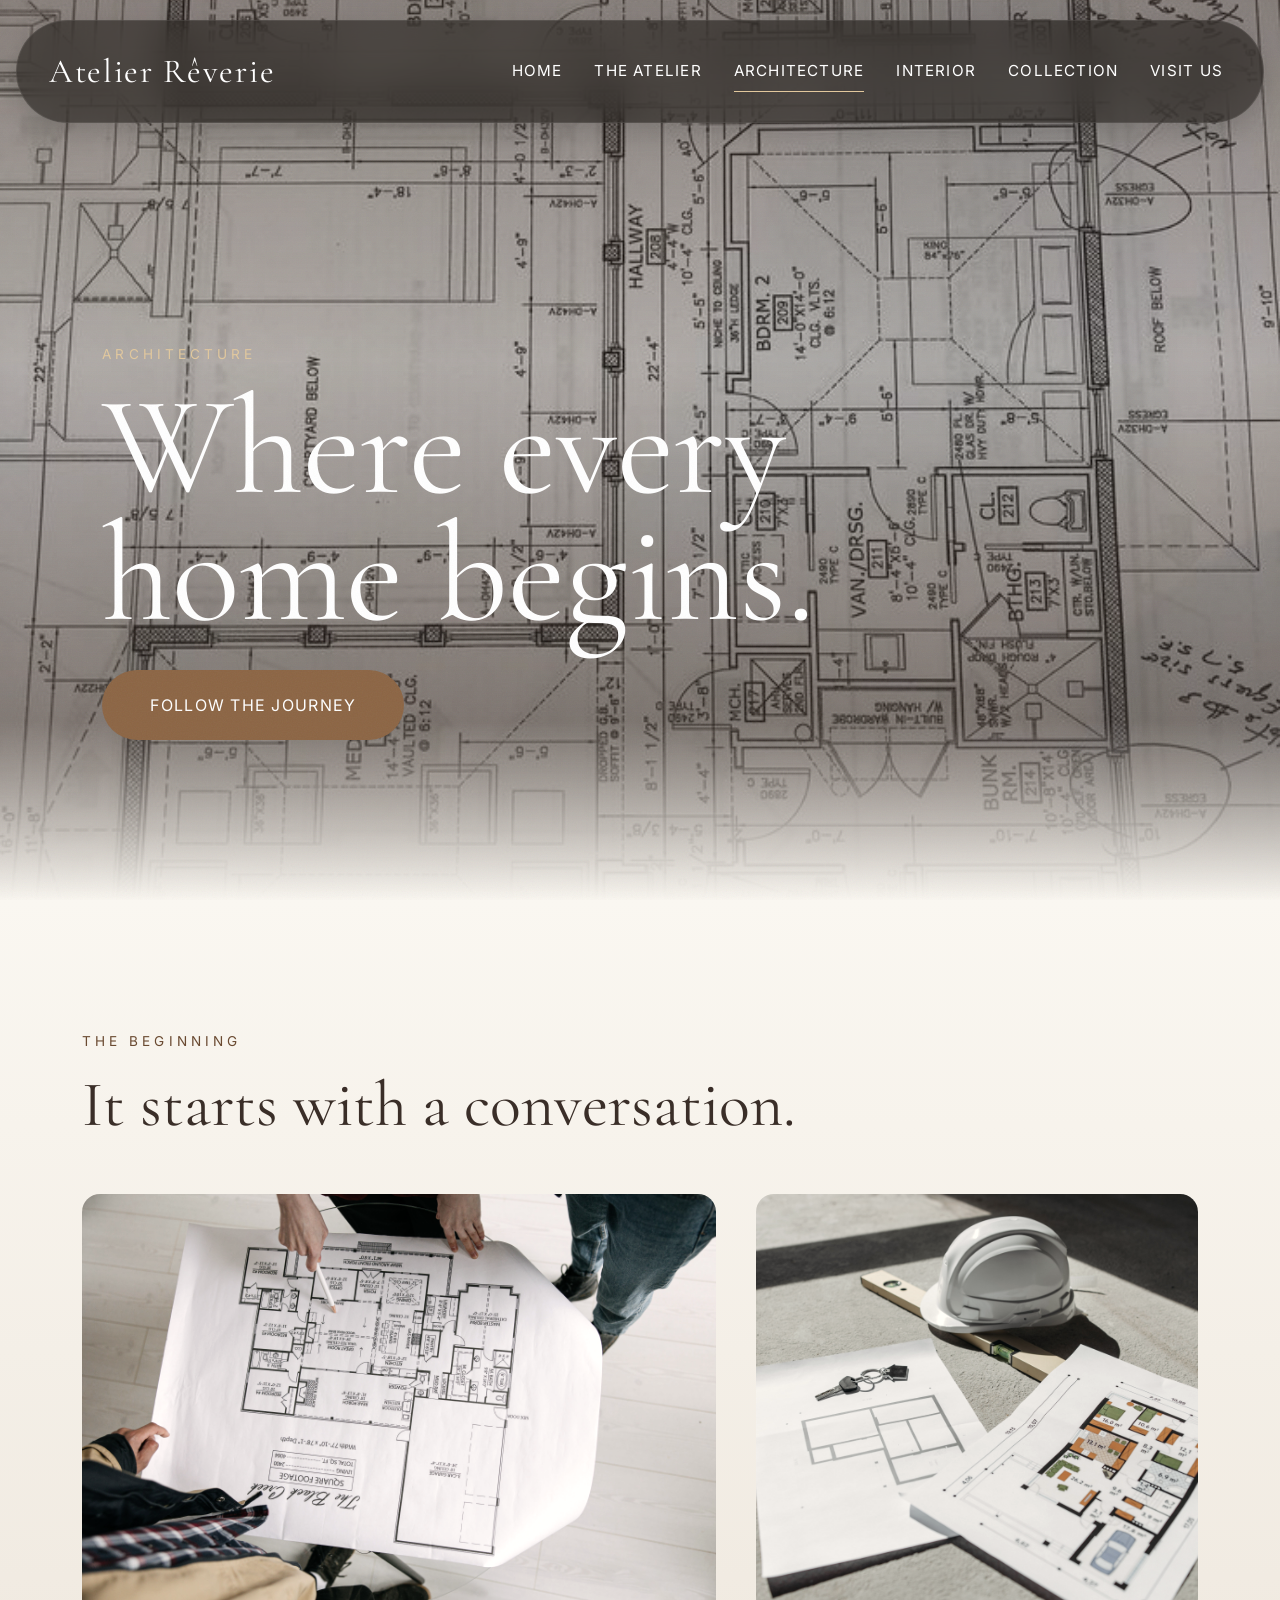
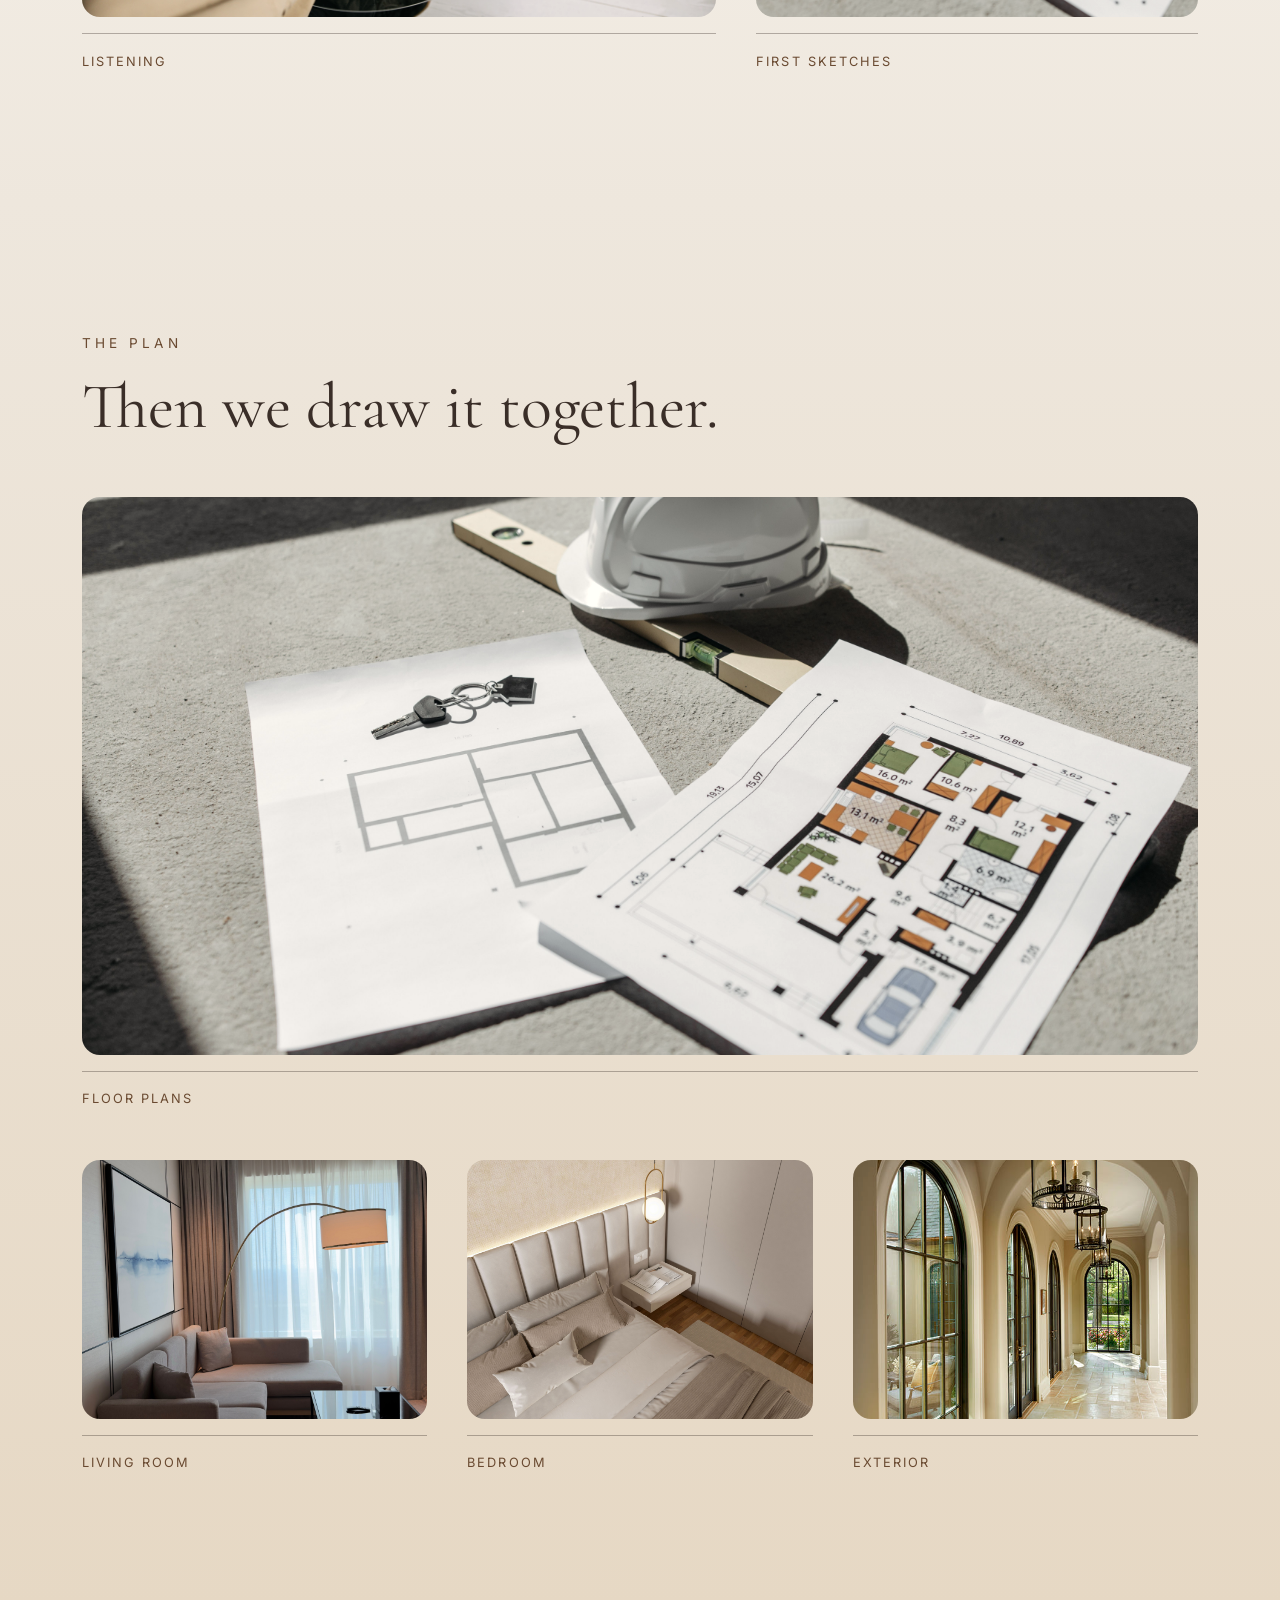
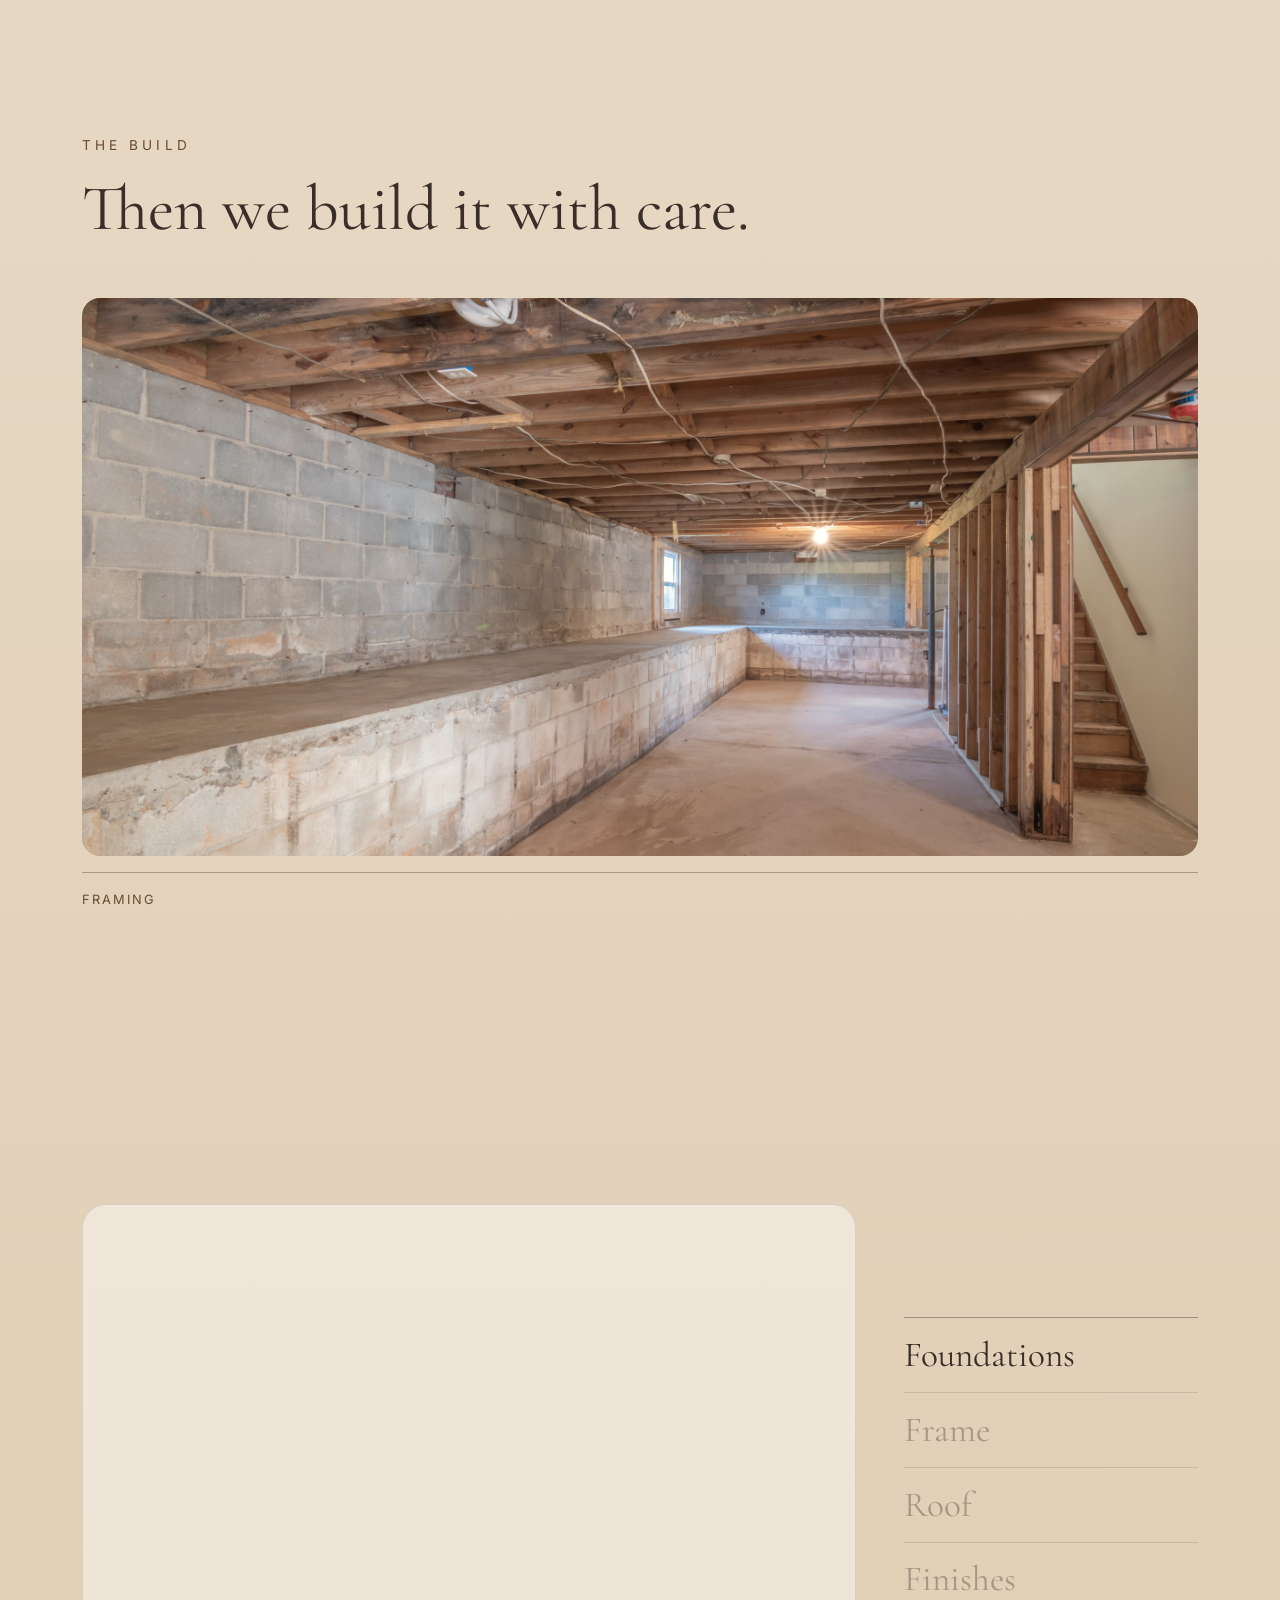
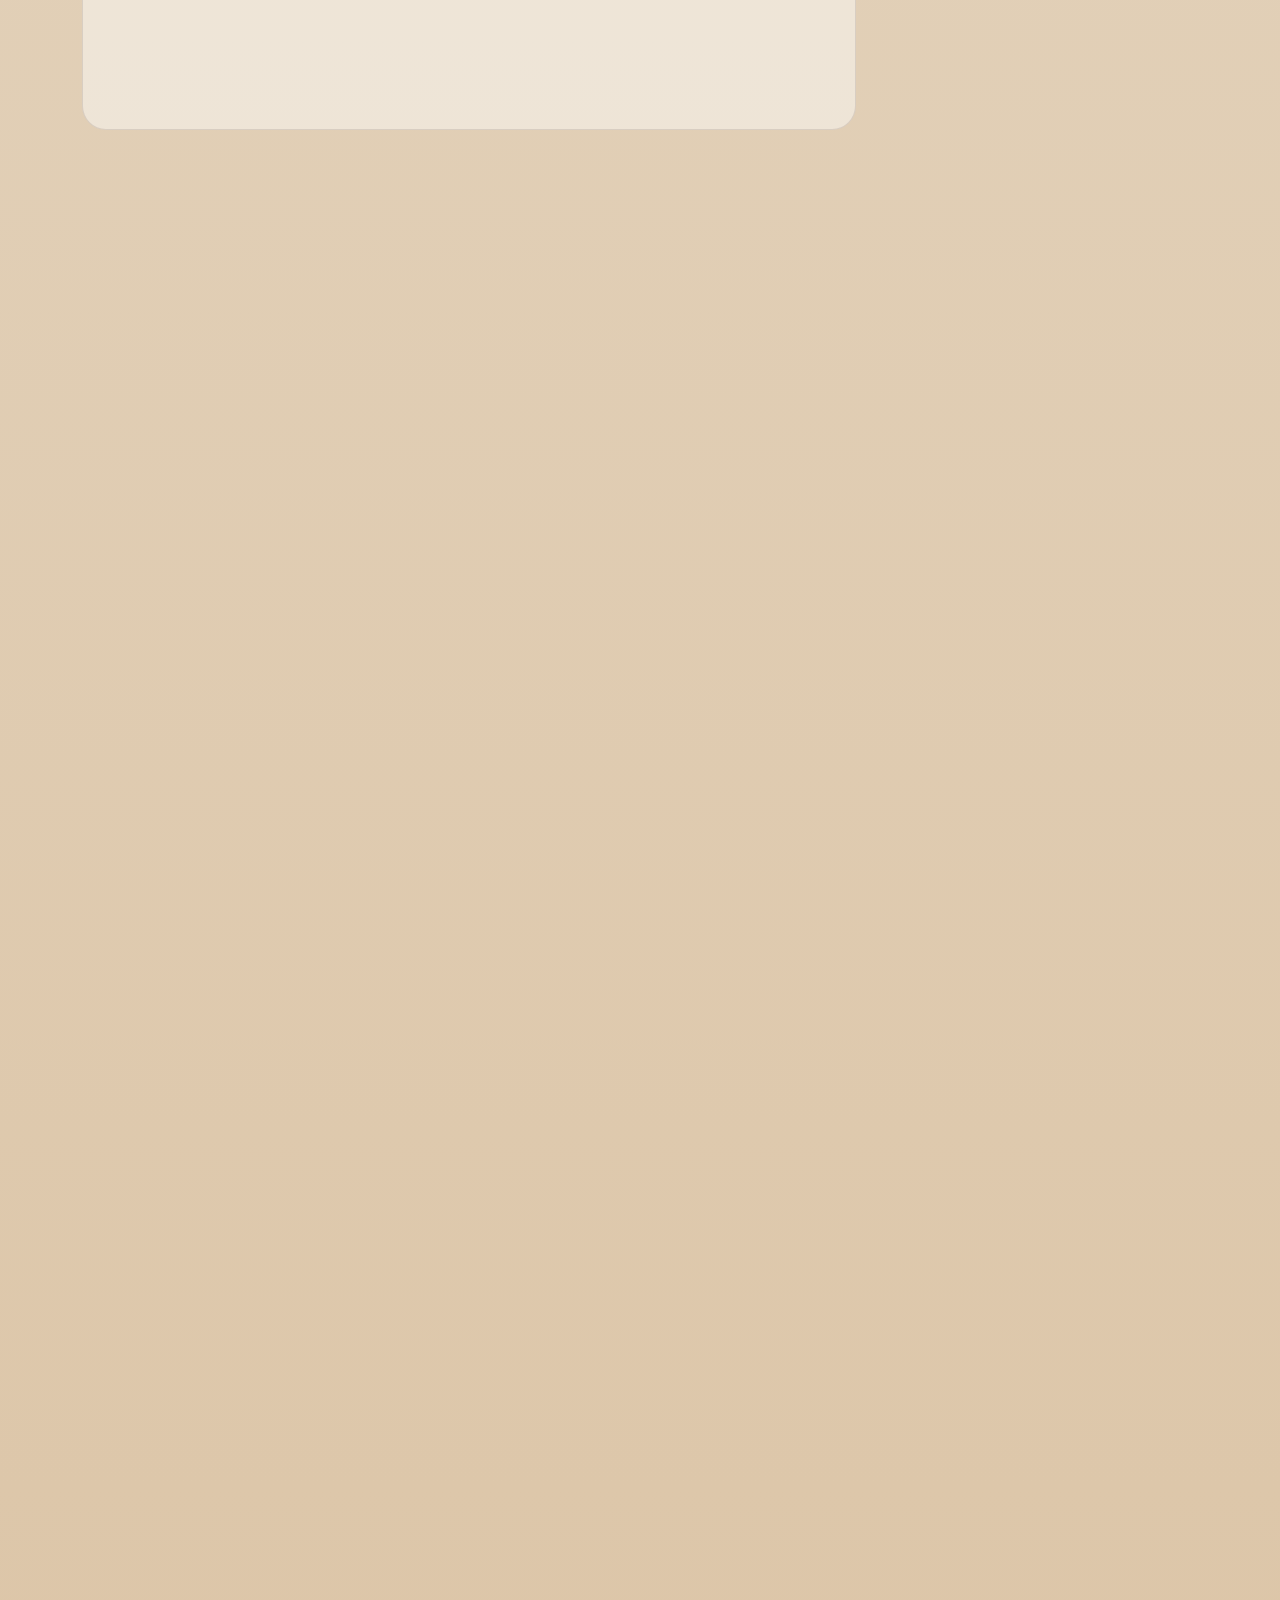
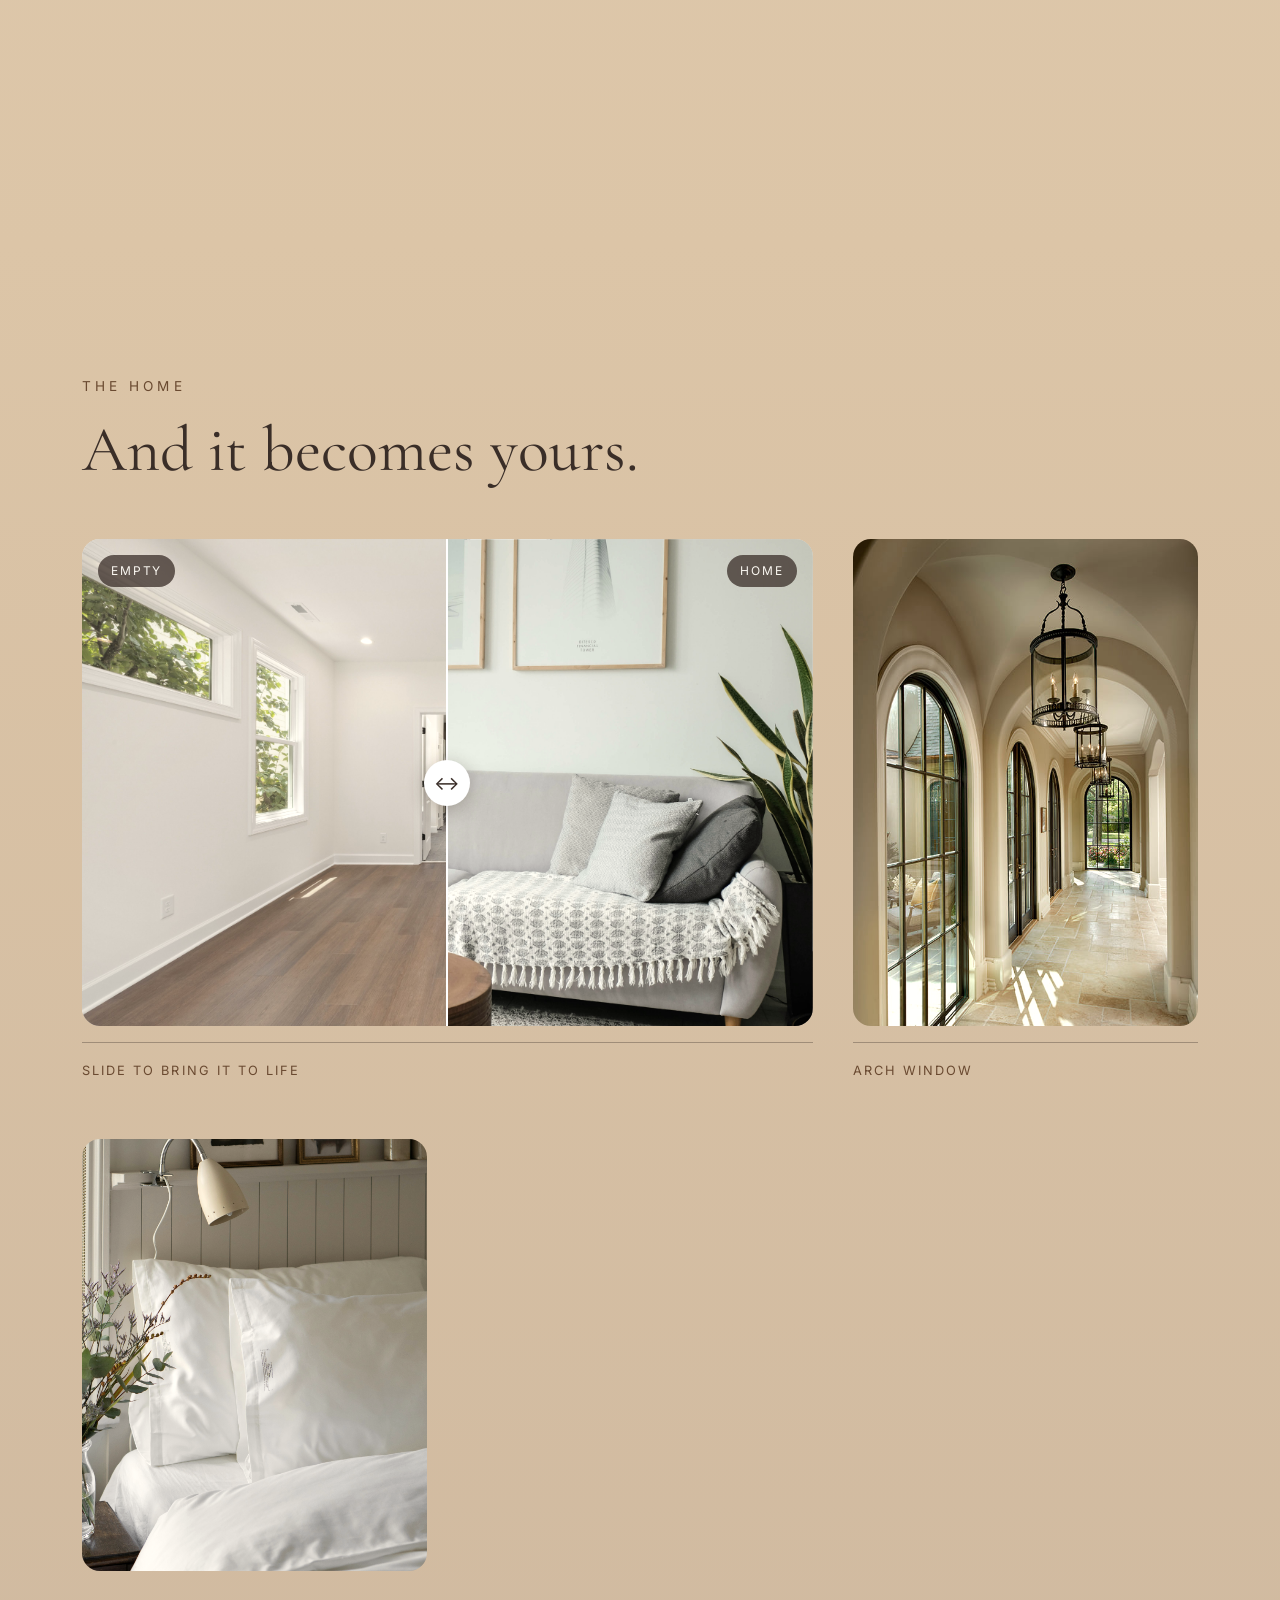
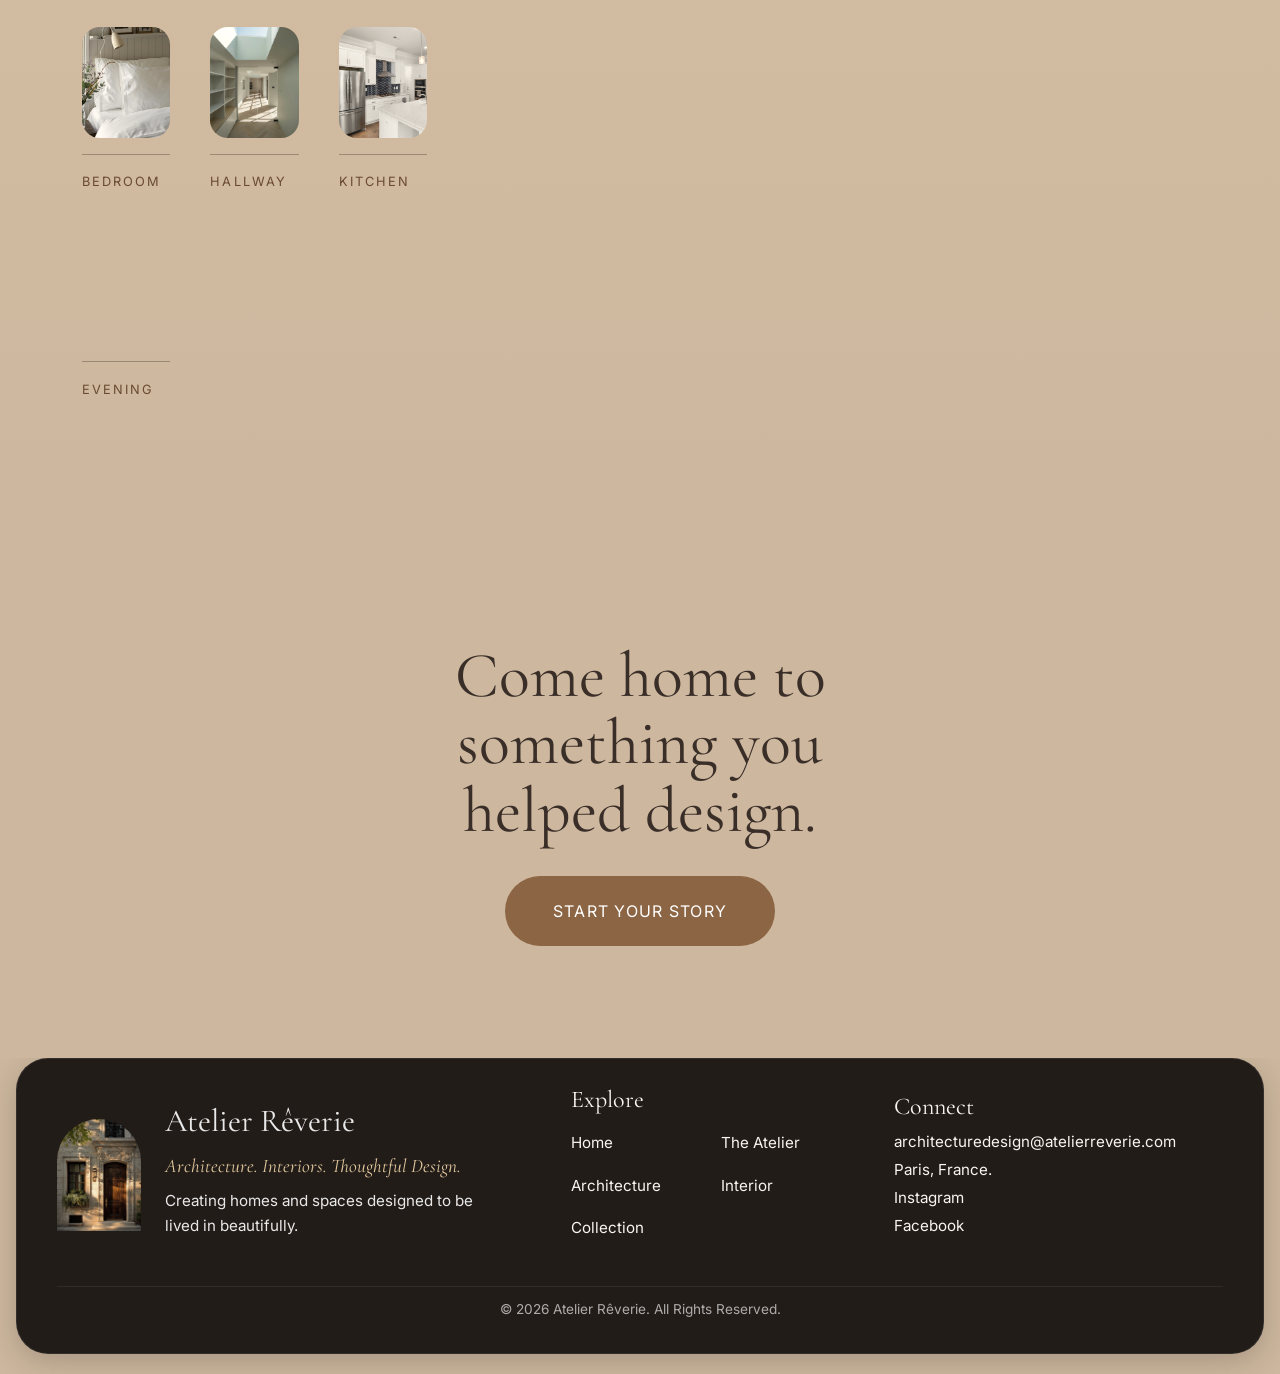
==== commit fefeffd2: "Refactor HTML structure and update image elements" ====
--- a/architecture.html
+++ b/architecture.html
@@ -339,46 +339,67 @@
 
                  alt="Bed seen from above with a padded headboard, linen cushions and a glowing pendant light">
 
-            <figcaption><span>Bedroom</span></figcaption>
-
-            <figure class="plate curtain" data-reveal>
-
-              <img class="pos-left" src="images/interior-light.jpg"
-
-              width="110" height="700" loading="lazy"
-
-              alt="Oak wlkway, with natural light streaming from the glass roof.">
-
-              <figcaption><span>Hallway</span></figcaption>
-
-            </figure>
-
-          </figure>
-          <figure class="plate curtain" data-reveal>
-
-            <img class="pos-left" src="images/kitchen.jpg"
-            
-            width="1200" height="800" loading="lazy"
-
-                 alt="White kitchen with a marble island, navy hexagon tiles and two pendant lights">
-
-            <figcaption><span>Kitchen</span></figcaption>
-
-          </figure>
-
-          <figure class="plate curtain" data-reveal>
-
-            <img class="pos-right" src="images/arch-hero.jpg"
-            
-            width="1200" height="800" loading="lazy"
-
-                 alt="Modern house entrance at dusk with a lit timber door, stone walls and a lawn lit by garden lights">
-
-            <figcaption><span>Evening</span></figcaption>
-
-          </figure>
-
-        </div>
+           
+<div class="home__gallery">
+
+  <!-- BEDROOM -->
+  <figure class="plate curtain" data-reveal>
+
+    <img class="pos-left"
+         src="images/bedroom-interior.jpg"
+         width="1200"
+         height="900"
+         loading="lazy"
+         alt="Bed seen from above with a padded headboard, linen cushions and a glowing pendant light">
+
+    <figcaption><span>Bedroom</span></figcaption>
+
+  </figure>
+
+  <!-- HALLWAY -->
+  <figure class="plate curtain" data-reveal>
+
+    <img class="pos-left"
+         src="images/interior-light.jpg"
+         width="110"
+         height="700"
+         loading="lazy"
+         alt="Oak walkway with natural light streaming from the glass roof">
+
+    <figcaption><span>Hallway</span></figcaption>
+
+  </figure>
+
+  <!-- KITCHEN -->
+  <figure class="plate curtain" data-reveal>
+
+    <img class="pos-left"
+         src="images/kitchen.jpg"
+         width="1200"
+         height="800"
+         loading="lazy"
+         alt="White kitchen with a marble island, navy hexagon tiles and two pendant lights">
+
+    <figcaption><span>Kitchen</span></figcaption>
+
+  </figure>
+
+  <!-- EVENING -->
+  <figure class="plate curtain" data-reveal>
+
+    <img class="pos-right"
+         src="images/arch-hero.jpg"
+         width="1200"
+         height="800"
+         loading="lazy"
+         alt="Modern house entrance at dusk with a lit timber door, stone walls and a lawn lit by garden lights">
+
+    <figcaption><span>Evening</span></figcaption>
+
+  </figure>
+
+</div>
+
       </div>
     </section>
 
@@ -465,4 +486,4 @@
   <script src="compare.js" defer></script>
   <script src="house.js" defer></script>
 </body>
-</html>+</html>
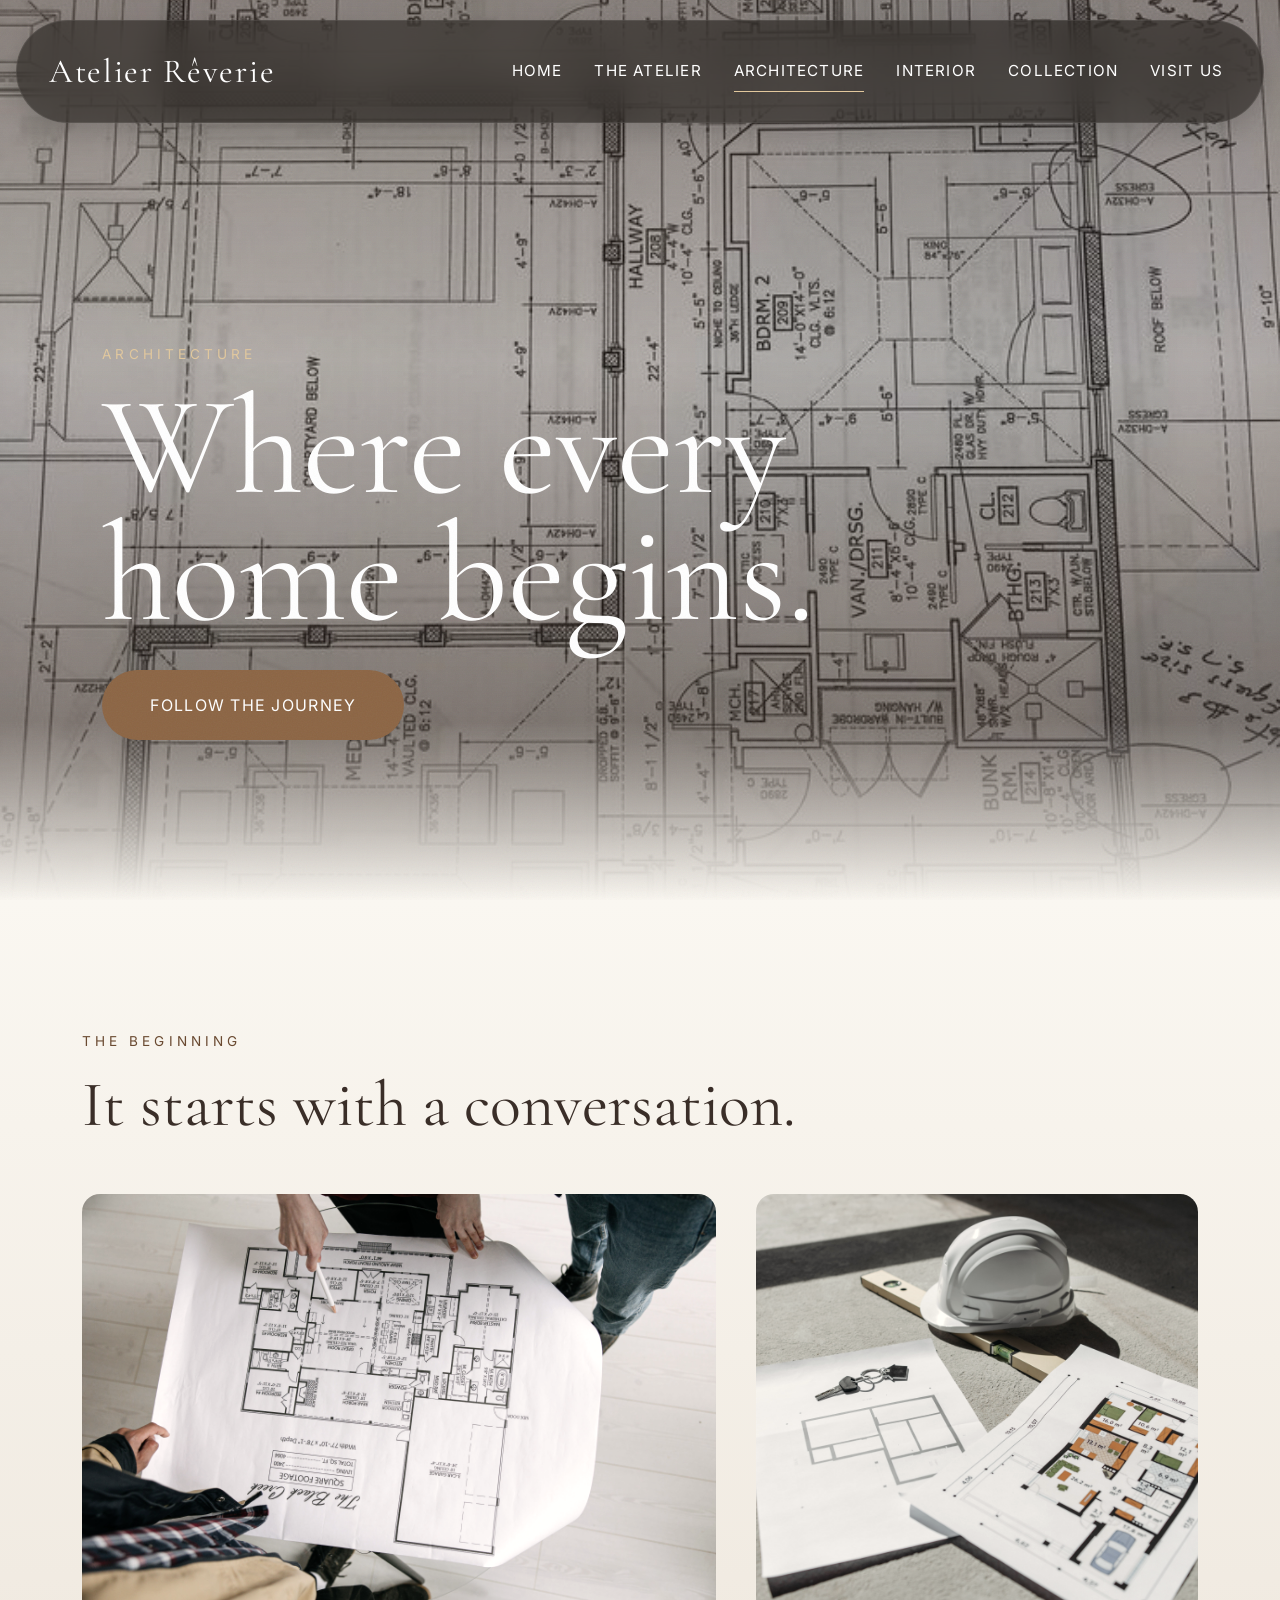
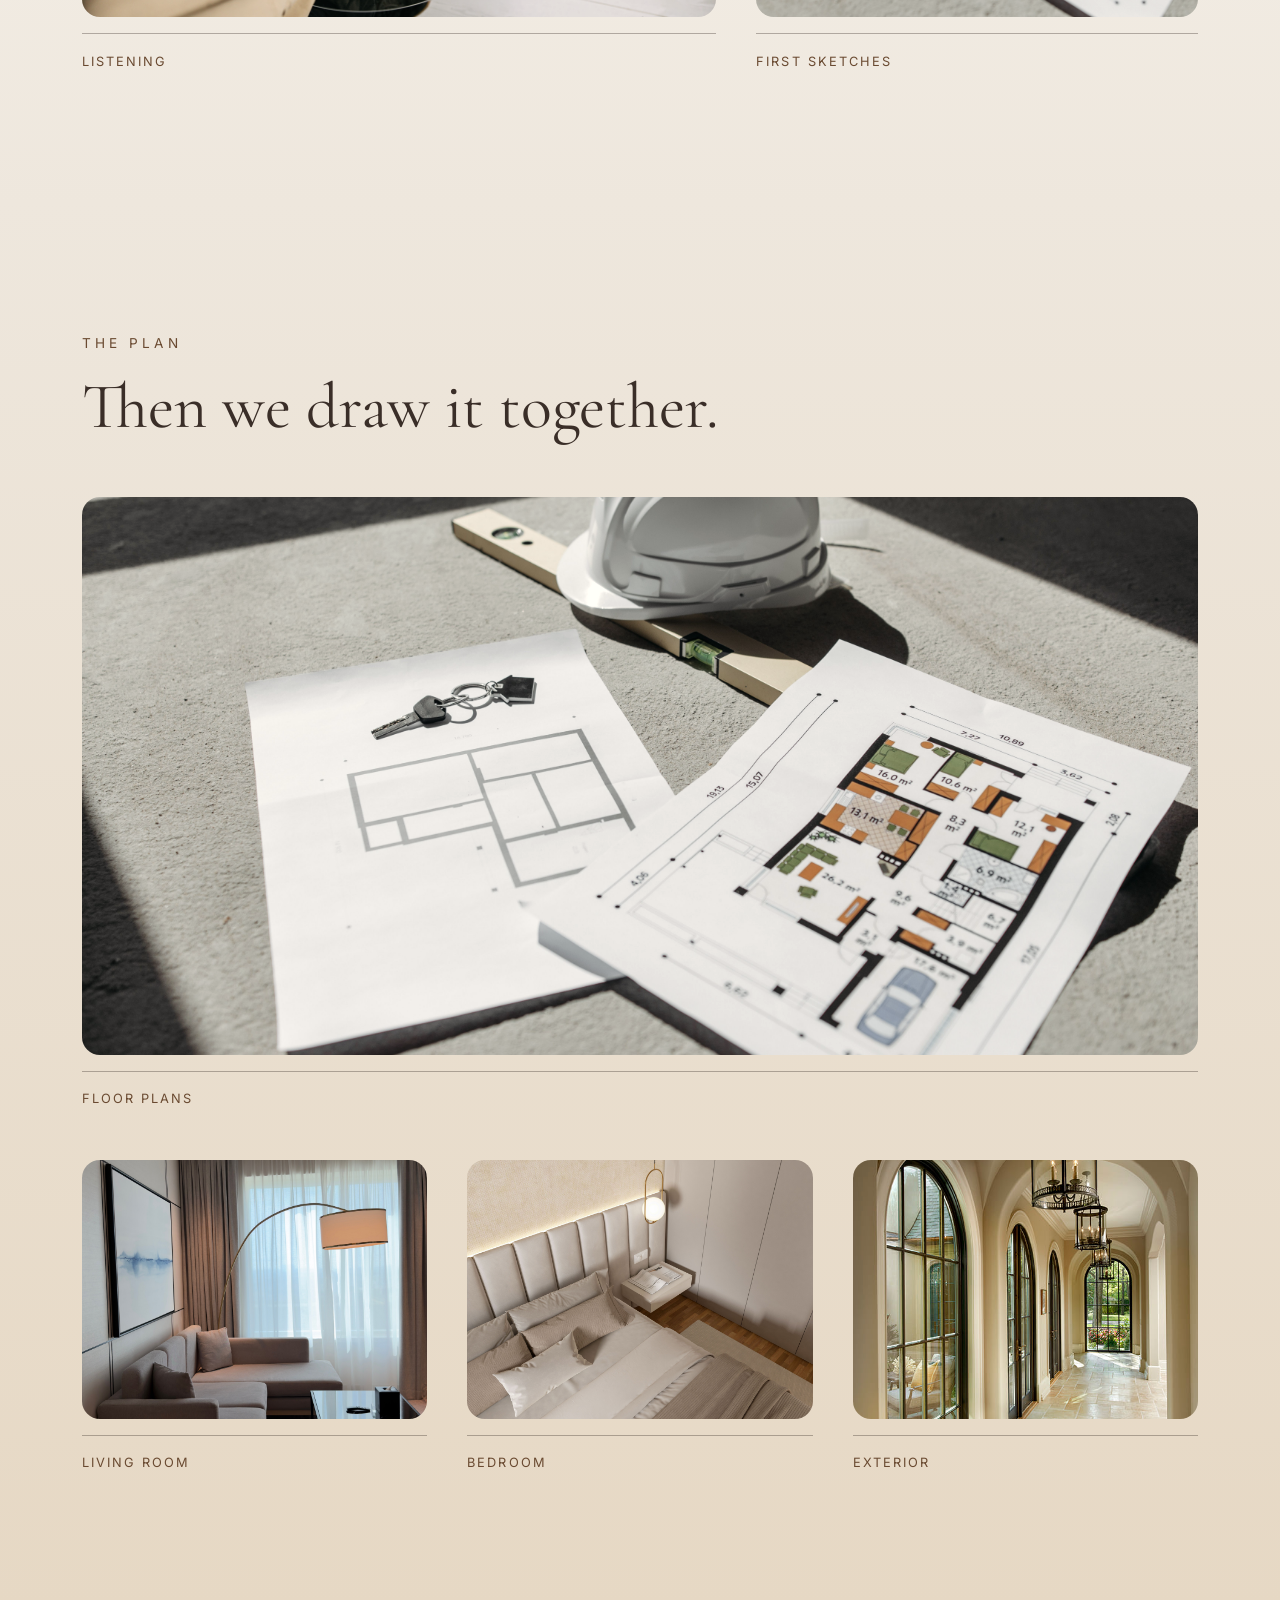
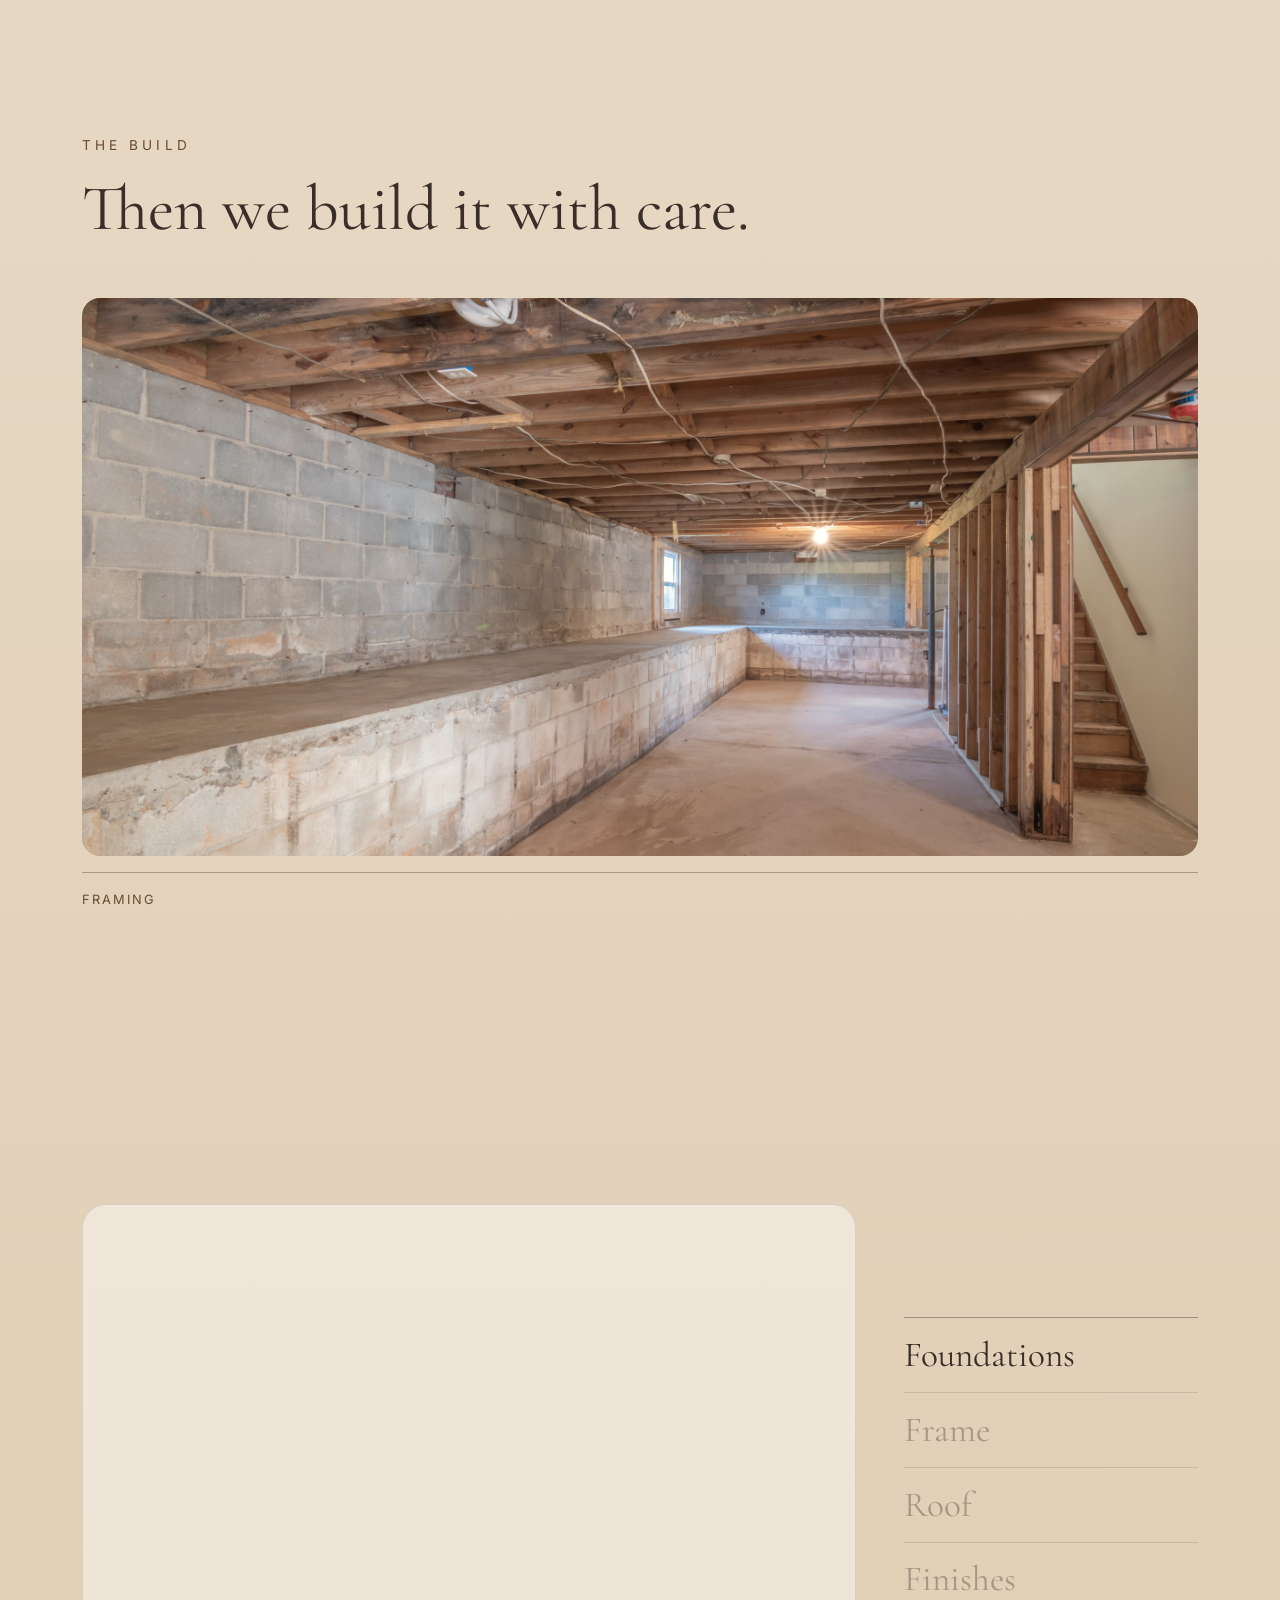
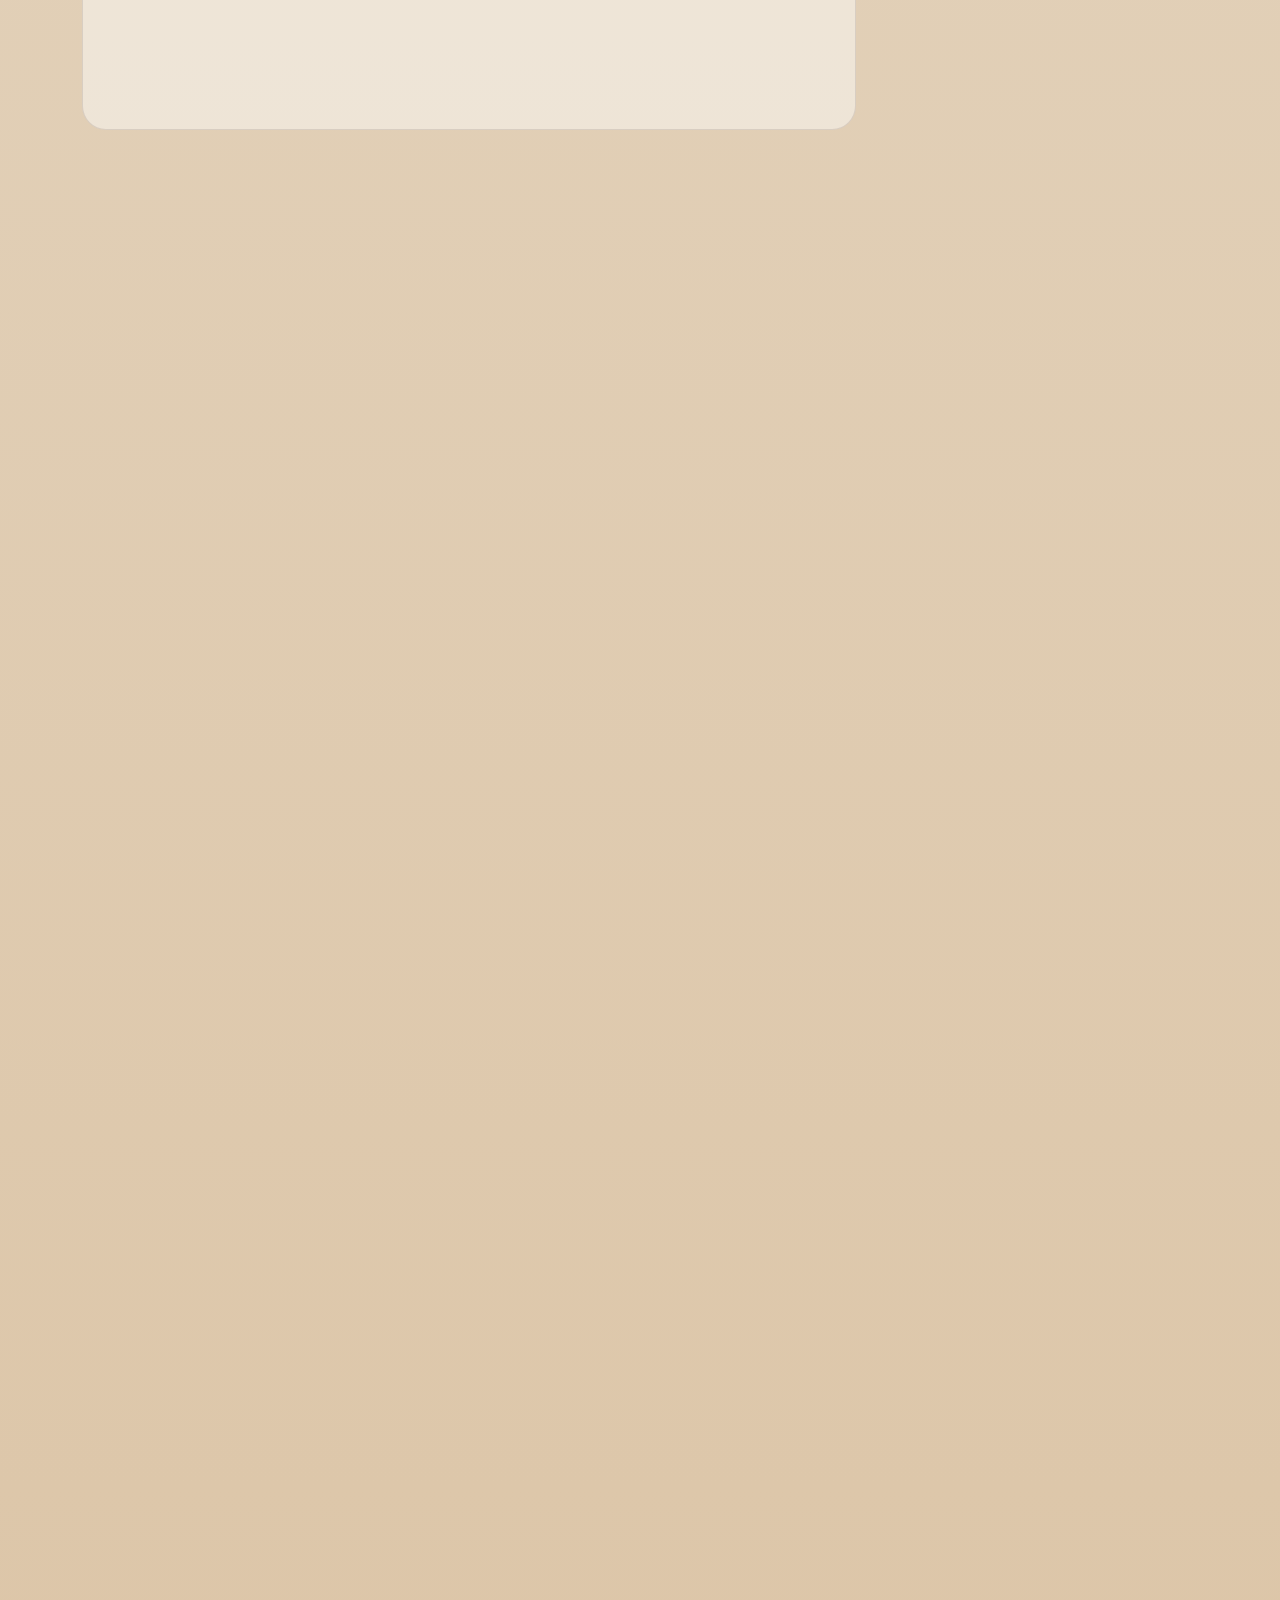
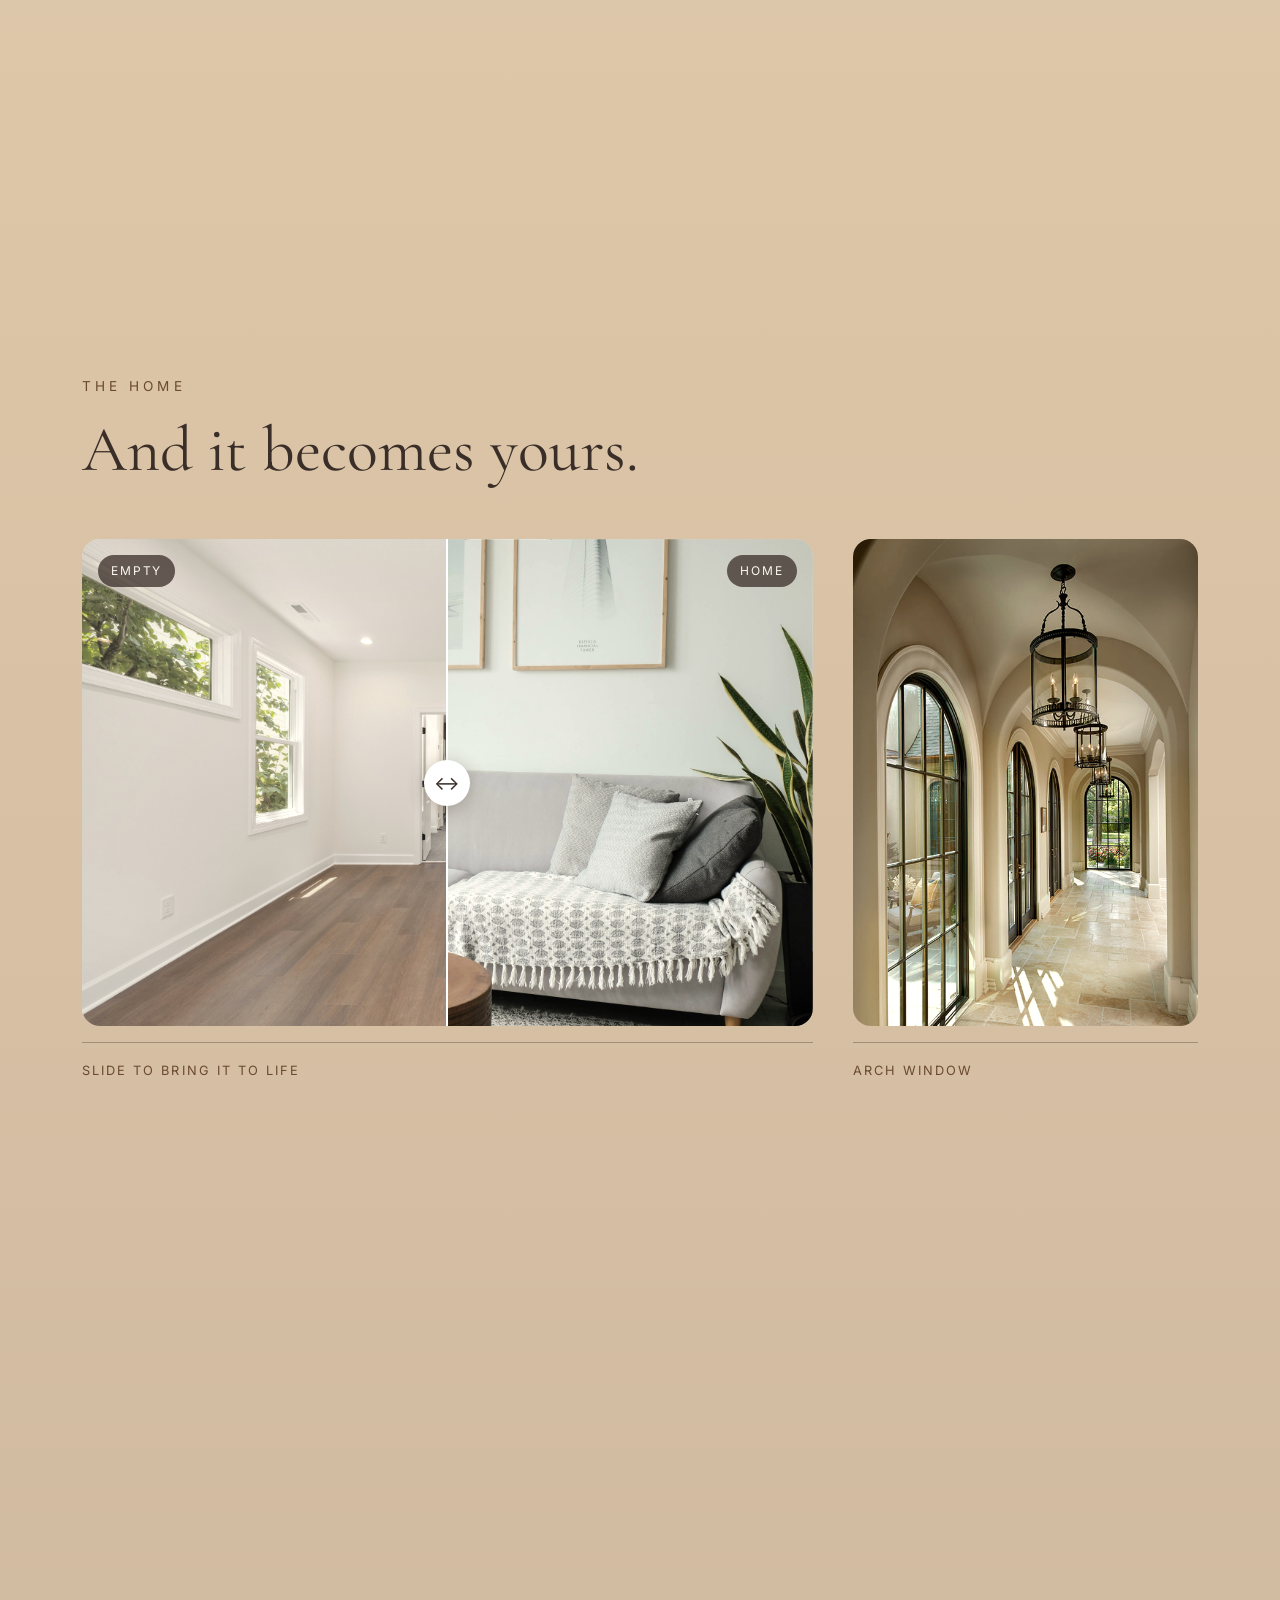
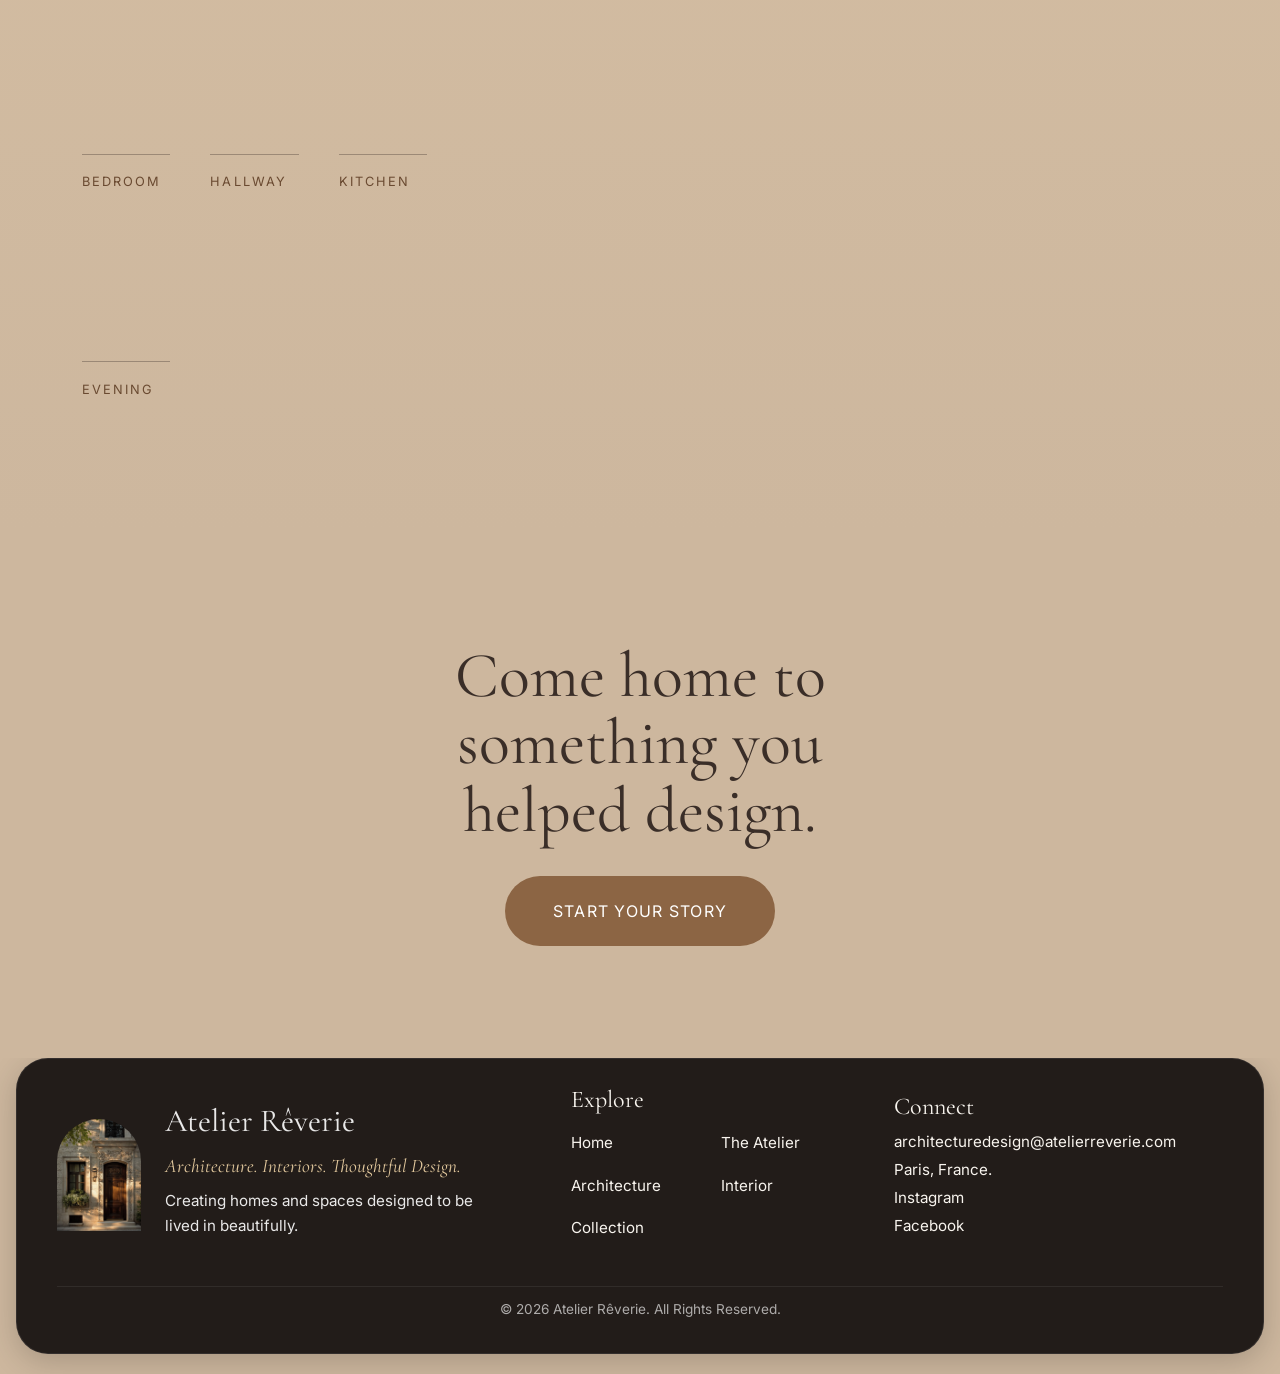
==== commit ad827ca0: "Add home gallery section to architecture.html" ====
--- a/architecture.html
+++ b/architecture.html
@@ -340,6 +340,7 @@
                  alt="Bed seen from above with a padded headboard, linen cushions and a glowing pendant light">
 
            
+
 <div class="home__gallery">
 
   <!-- BEDROOM -->
@@ -399,6 +400,7 @@
   </figure>
 
 </div>
+
 
       </div>
     </section>
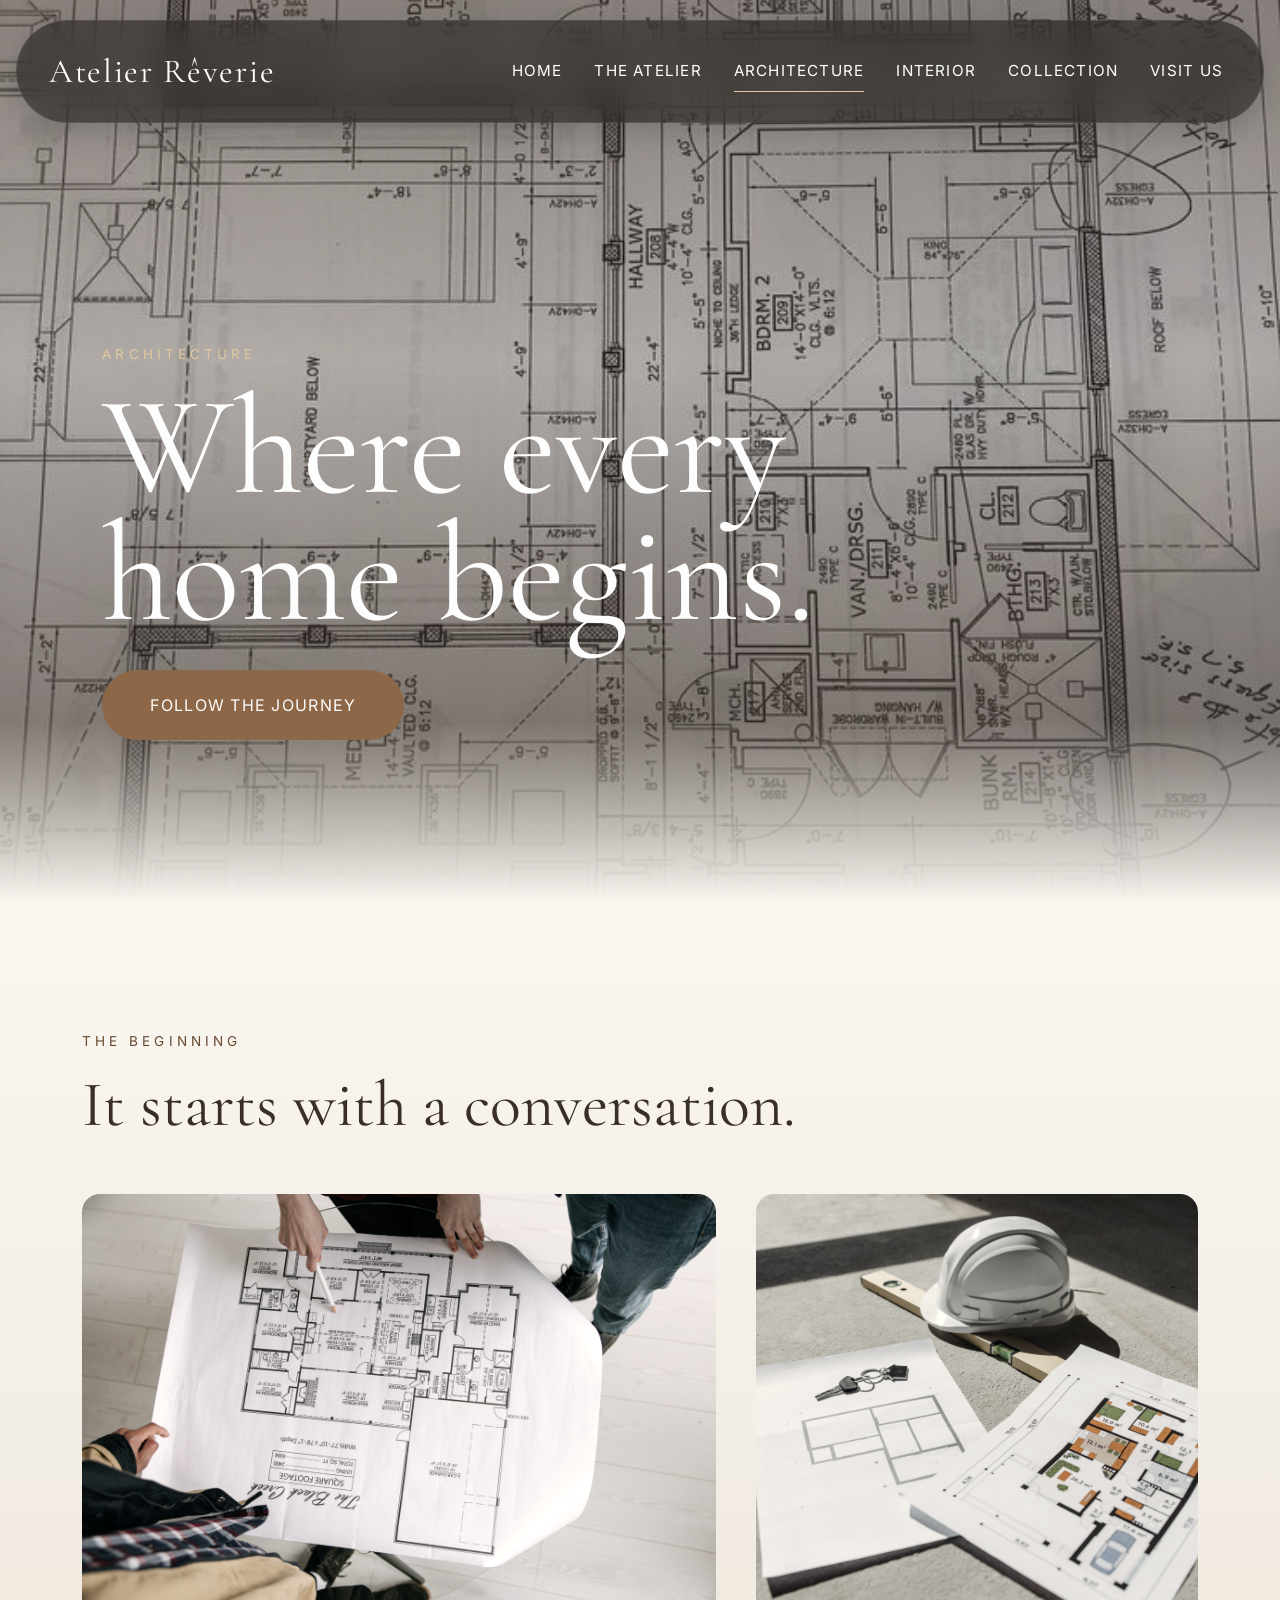
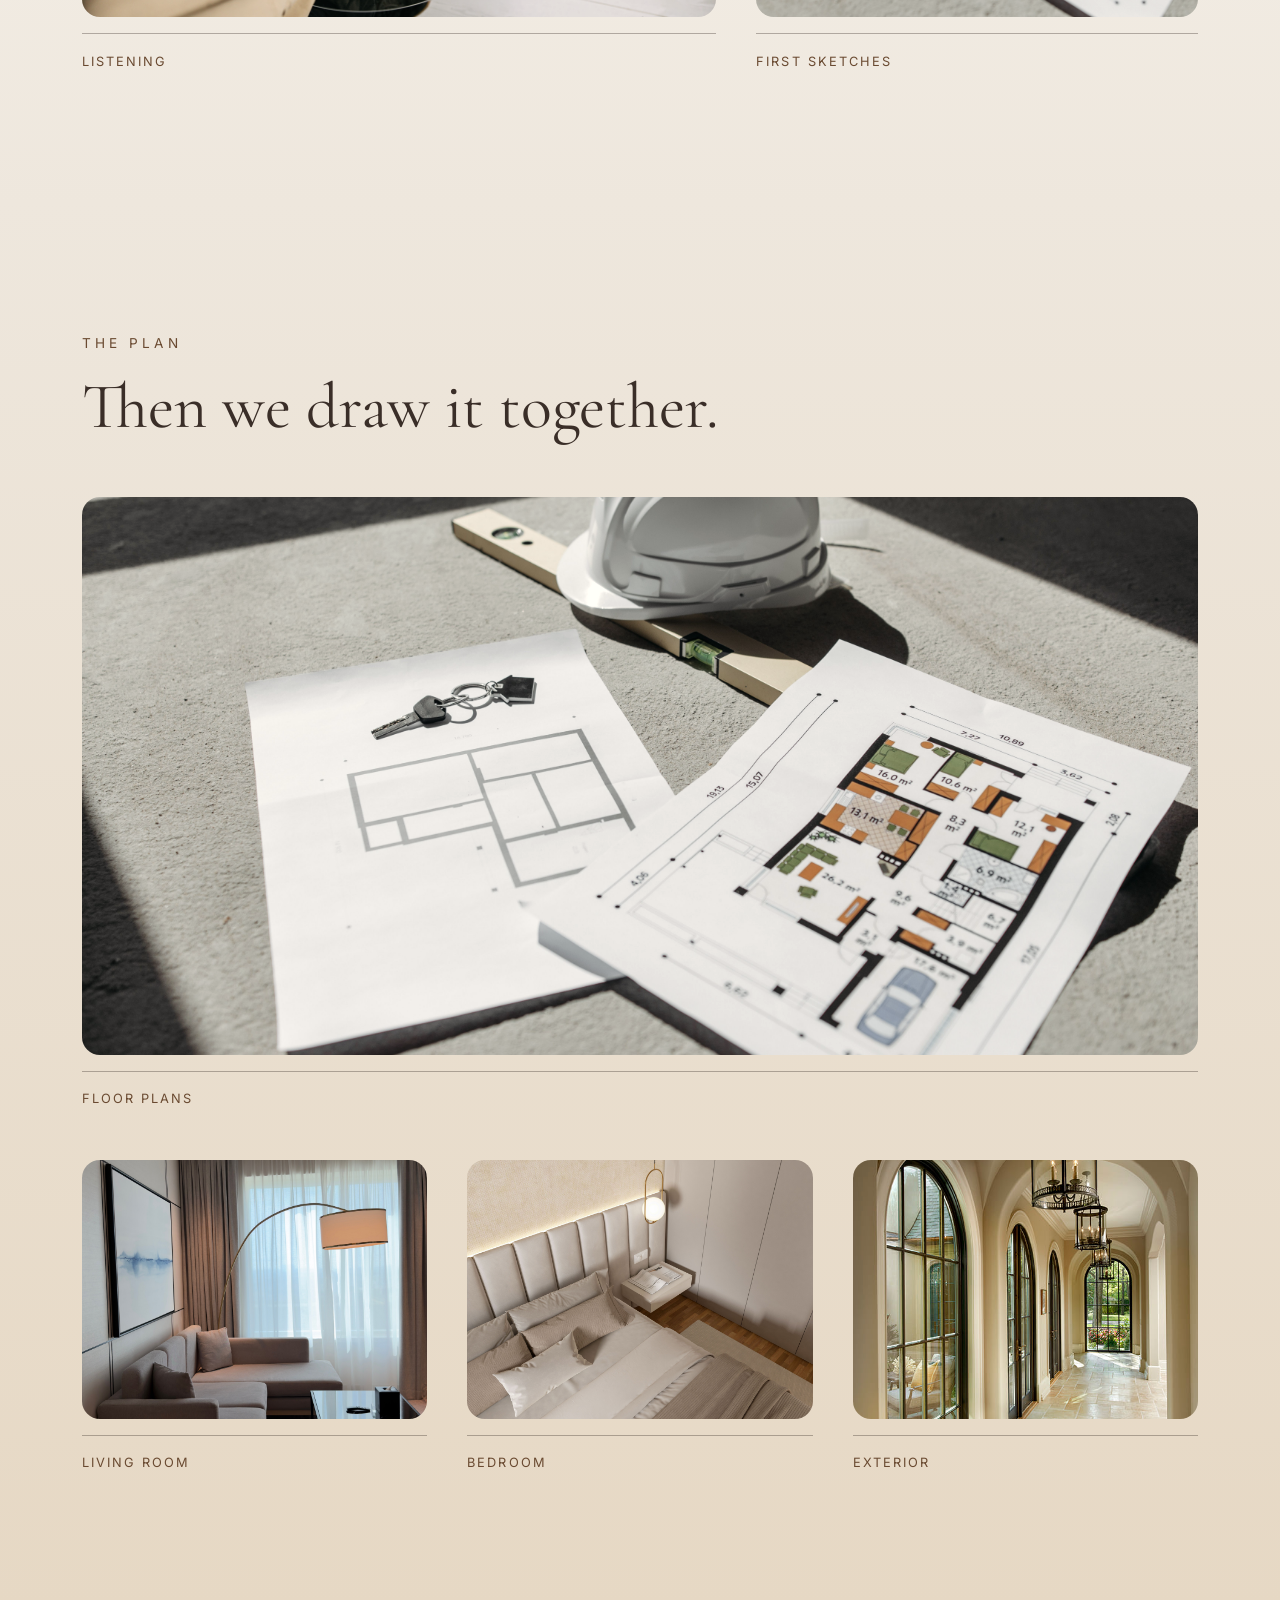
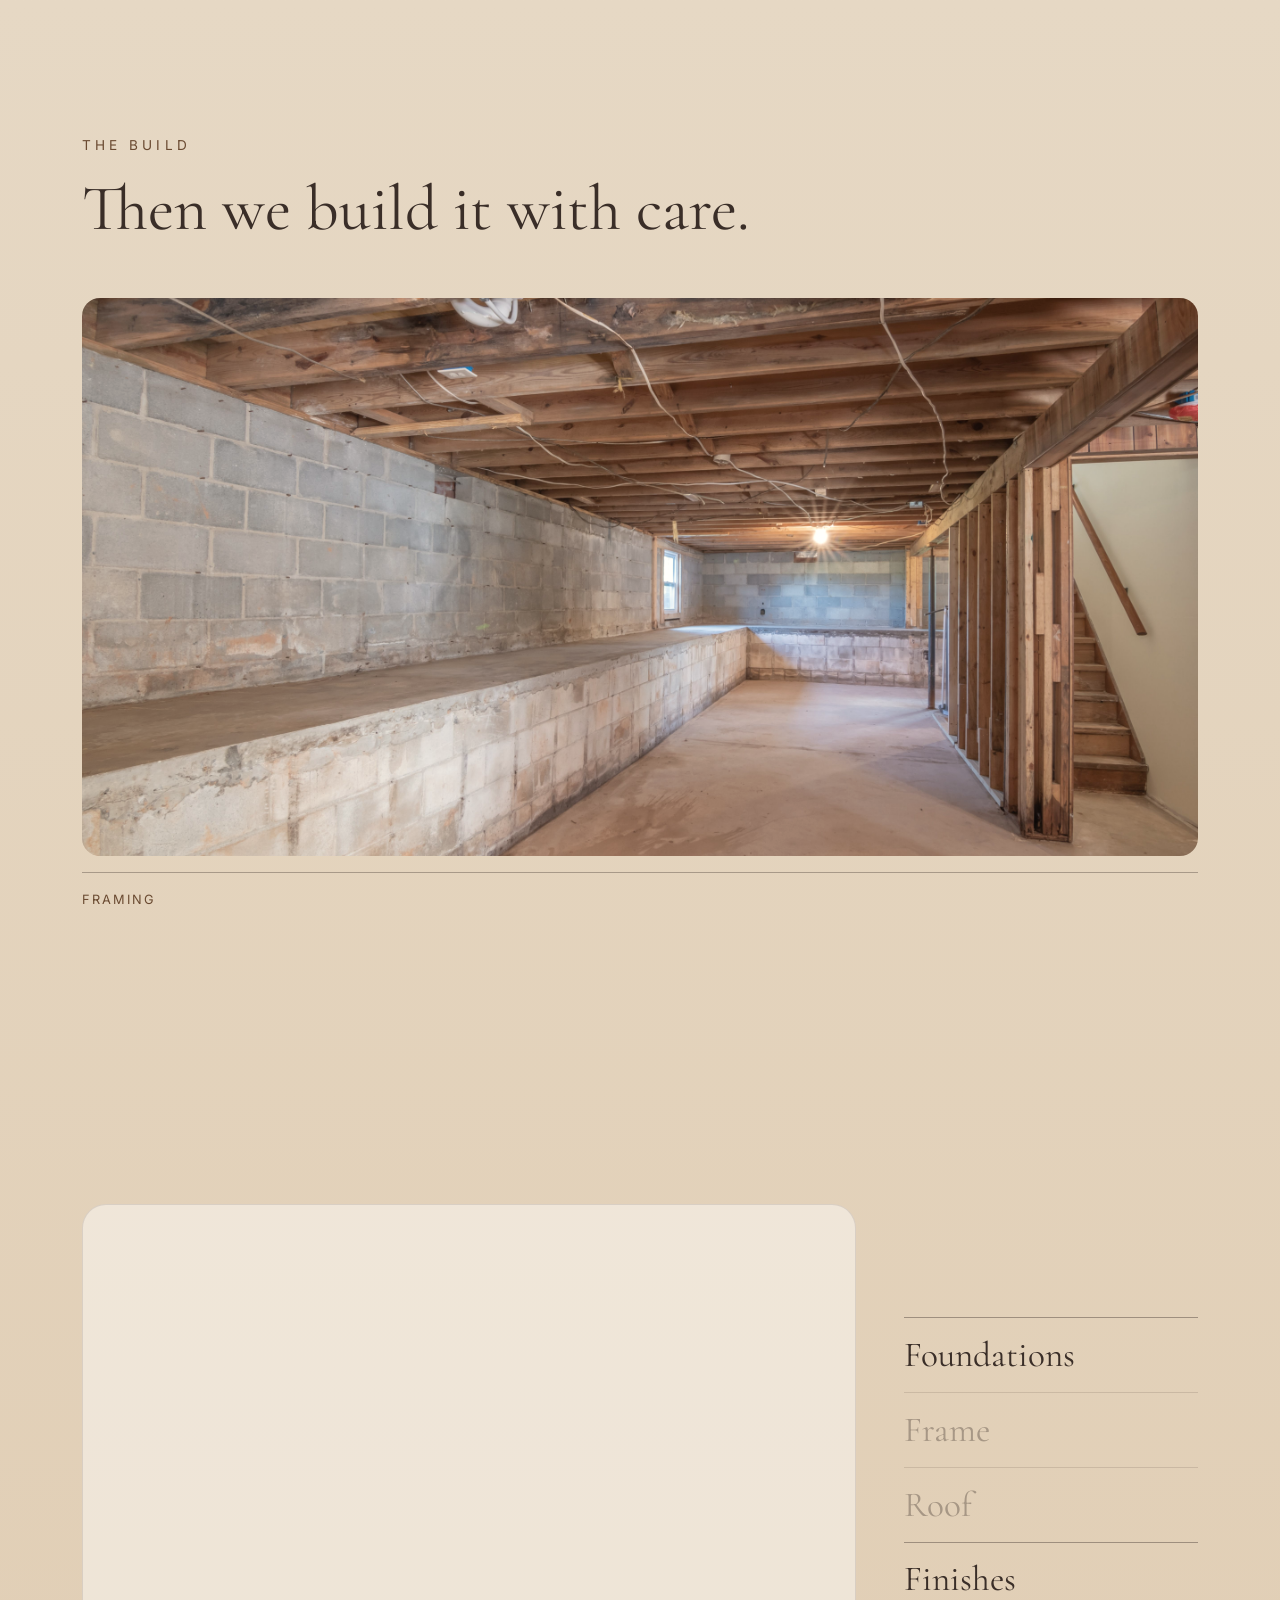
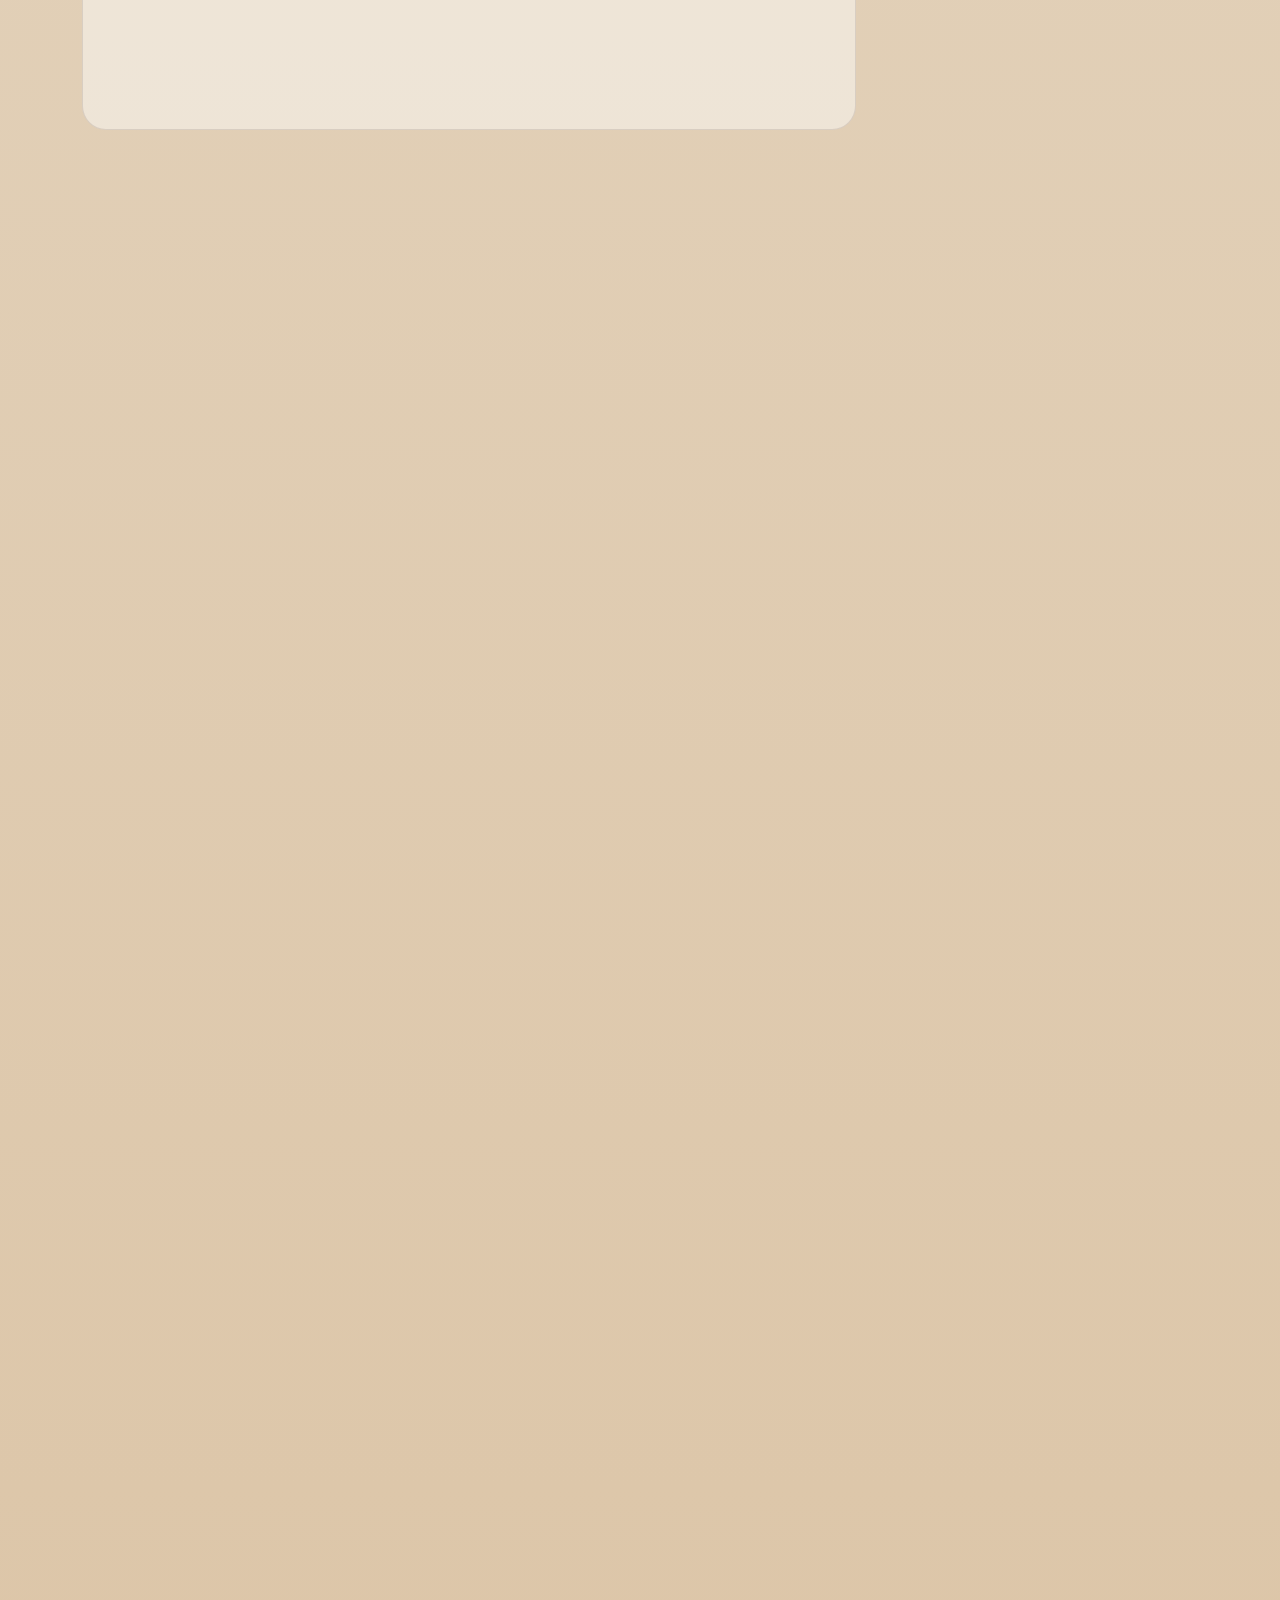
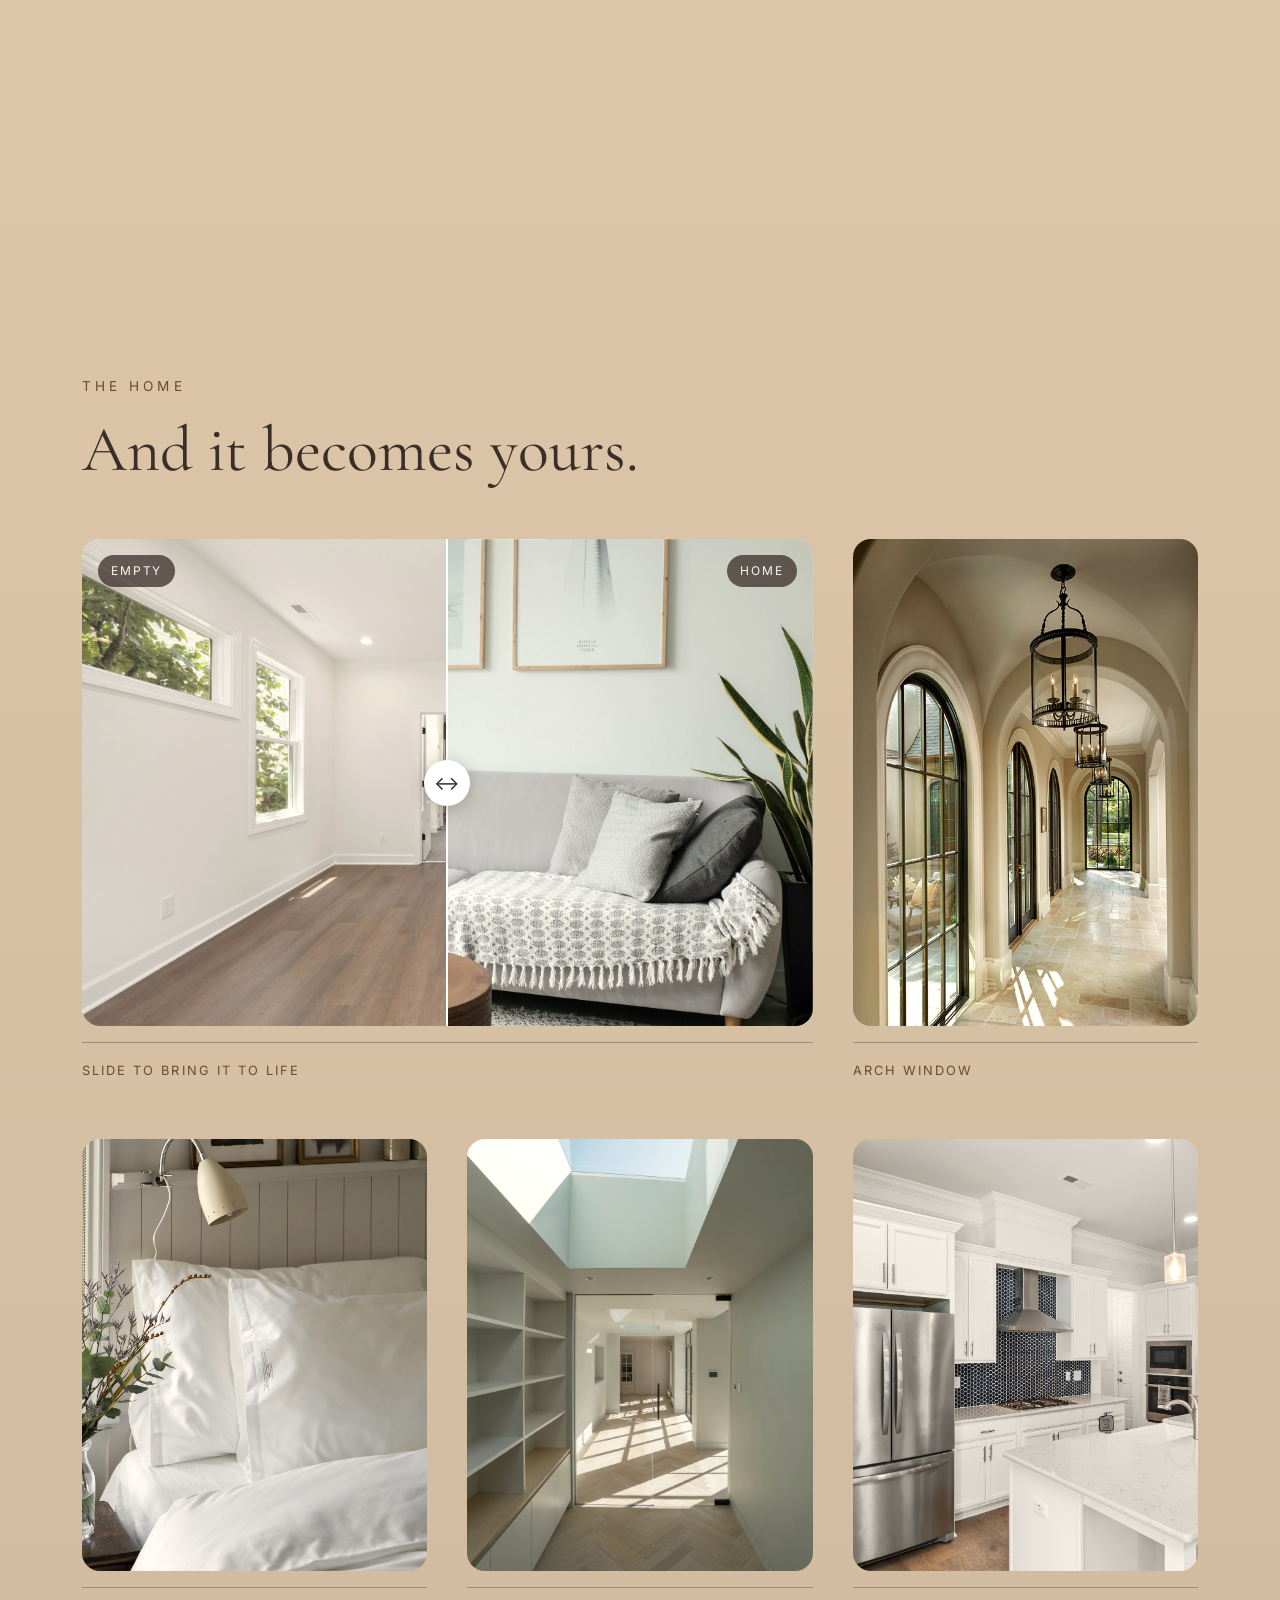
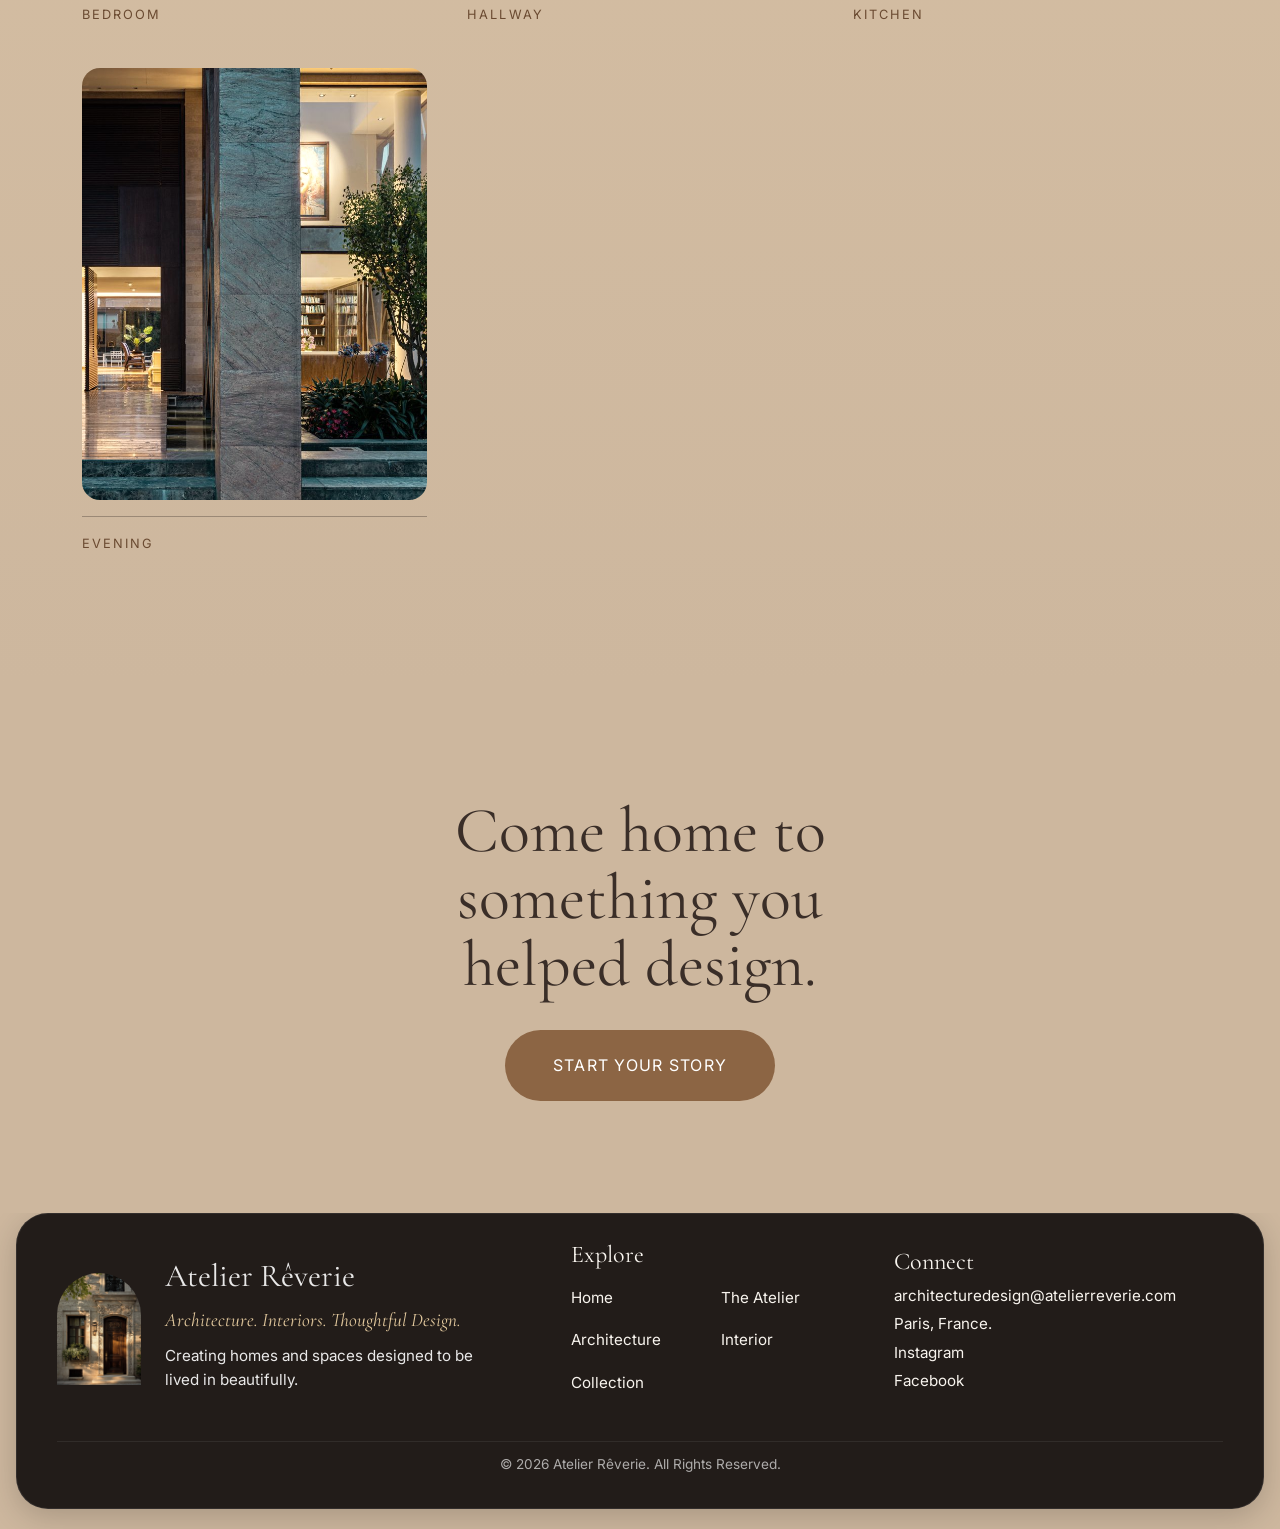
==== commit 5247c237: "Remove gallery section from architecture.html Removed a gallery section from the architecture page." ====
--- a/architecture.html
+++ b/architecture.html
@@ -328,18 +328,7 @@
           </figure>
 
         </div>
-
-        <div class="home__gallery">
-
-          <figure class="plate curtain" data-reveal>
-
-            <img class="pos-left" src="images/bedroom-interior.jpg"
-            
-            width="1200" height="900" loading="lazy"
-
-                 alt="Bed seen from above with a padded headboard, linen cushions and a glowing pendant light">
-
-           
+   
 
 <div class="home__gallery">
 
@@ -400,10 +389,9 @@
   </figure>
 
 </div>
-
-
-      </div>
-    </section>
+        
+</div>
+</section>
 
     <!-- ===== CALL TO ACTION ===== -->
 
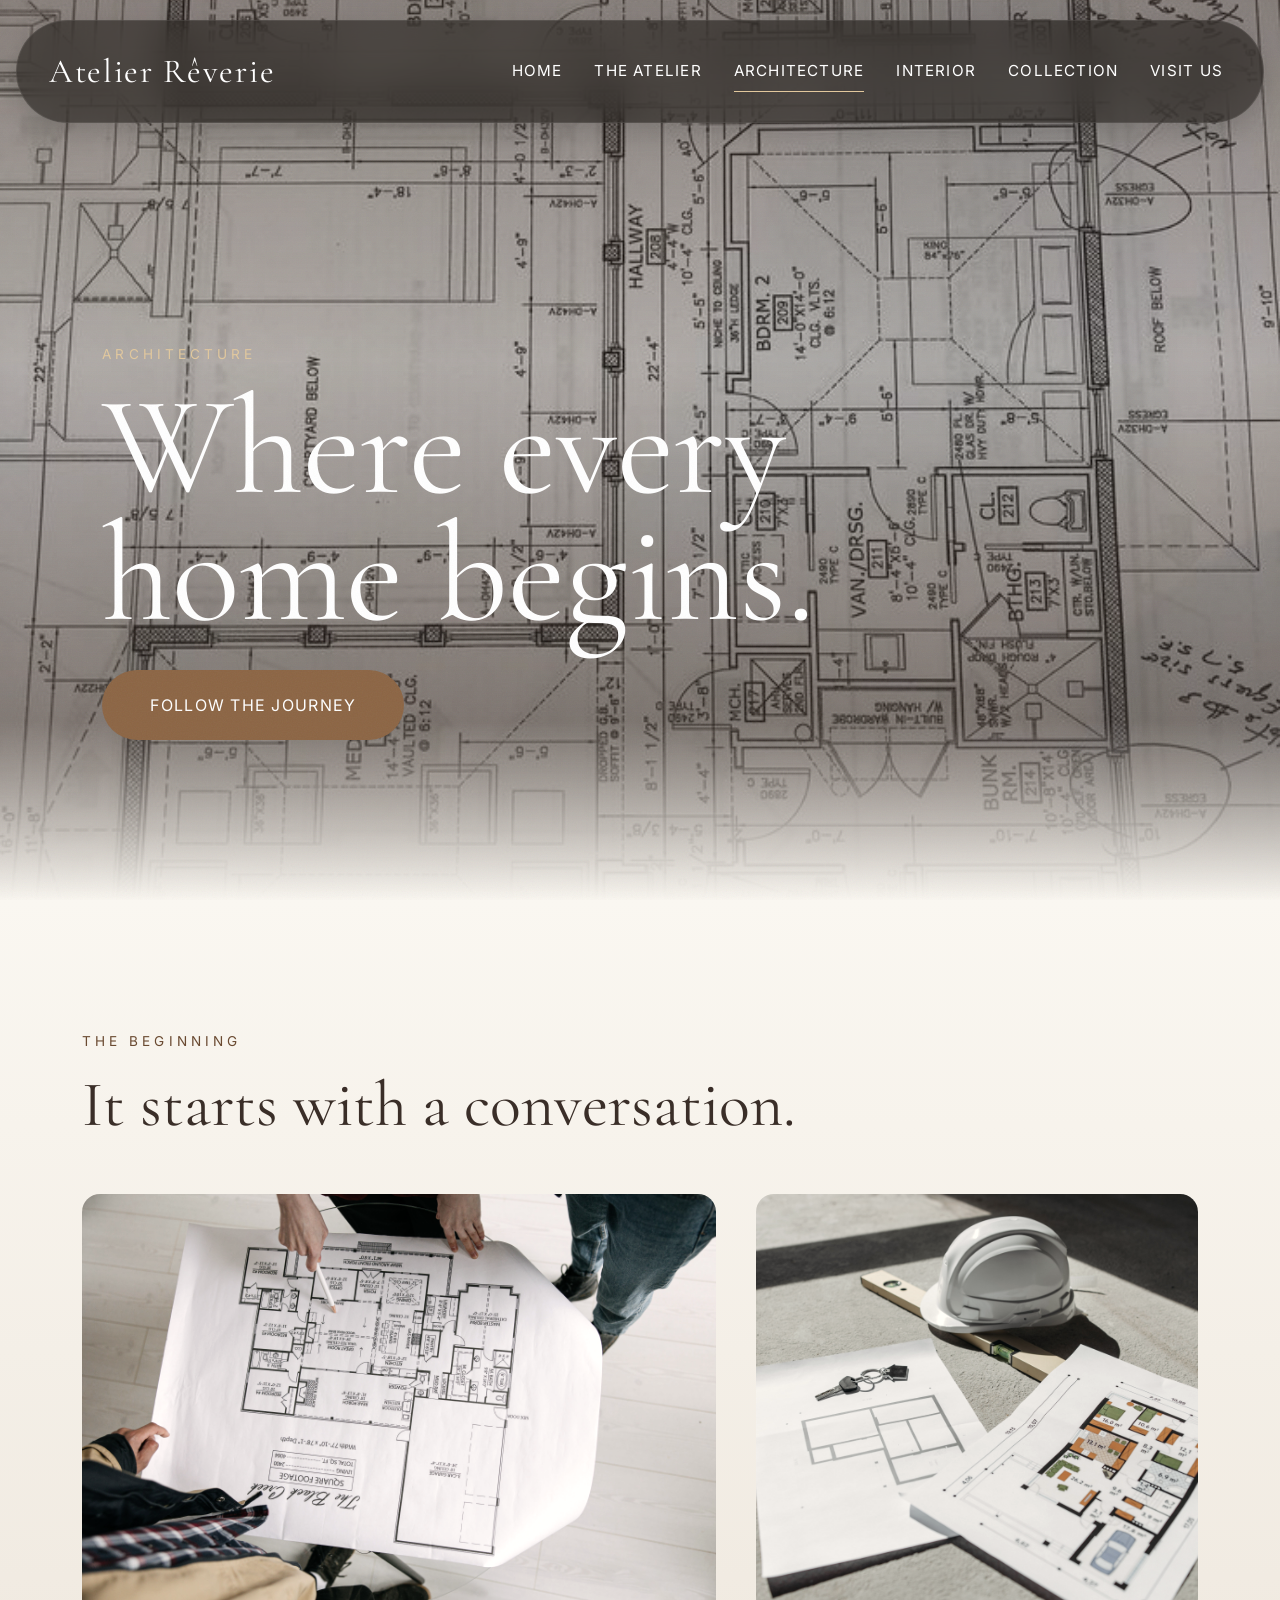
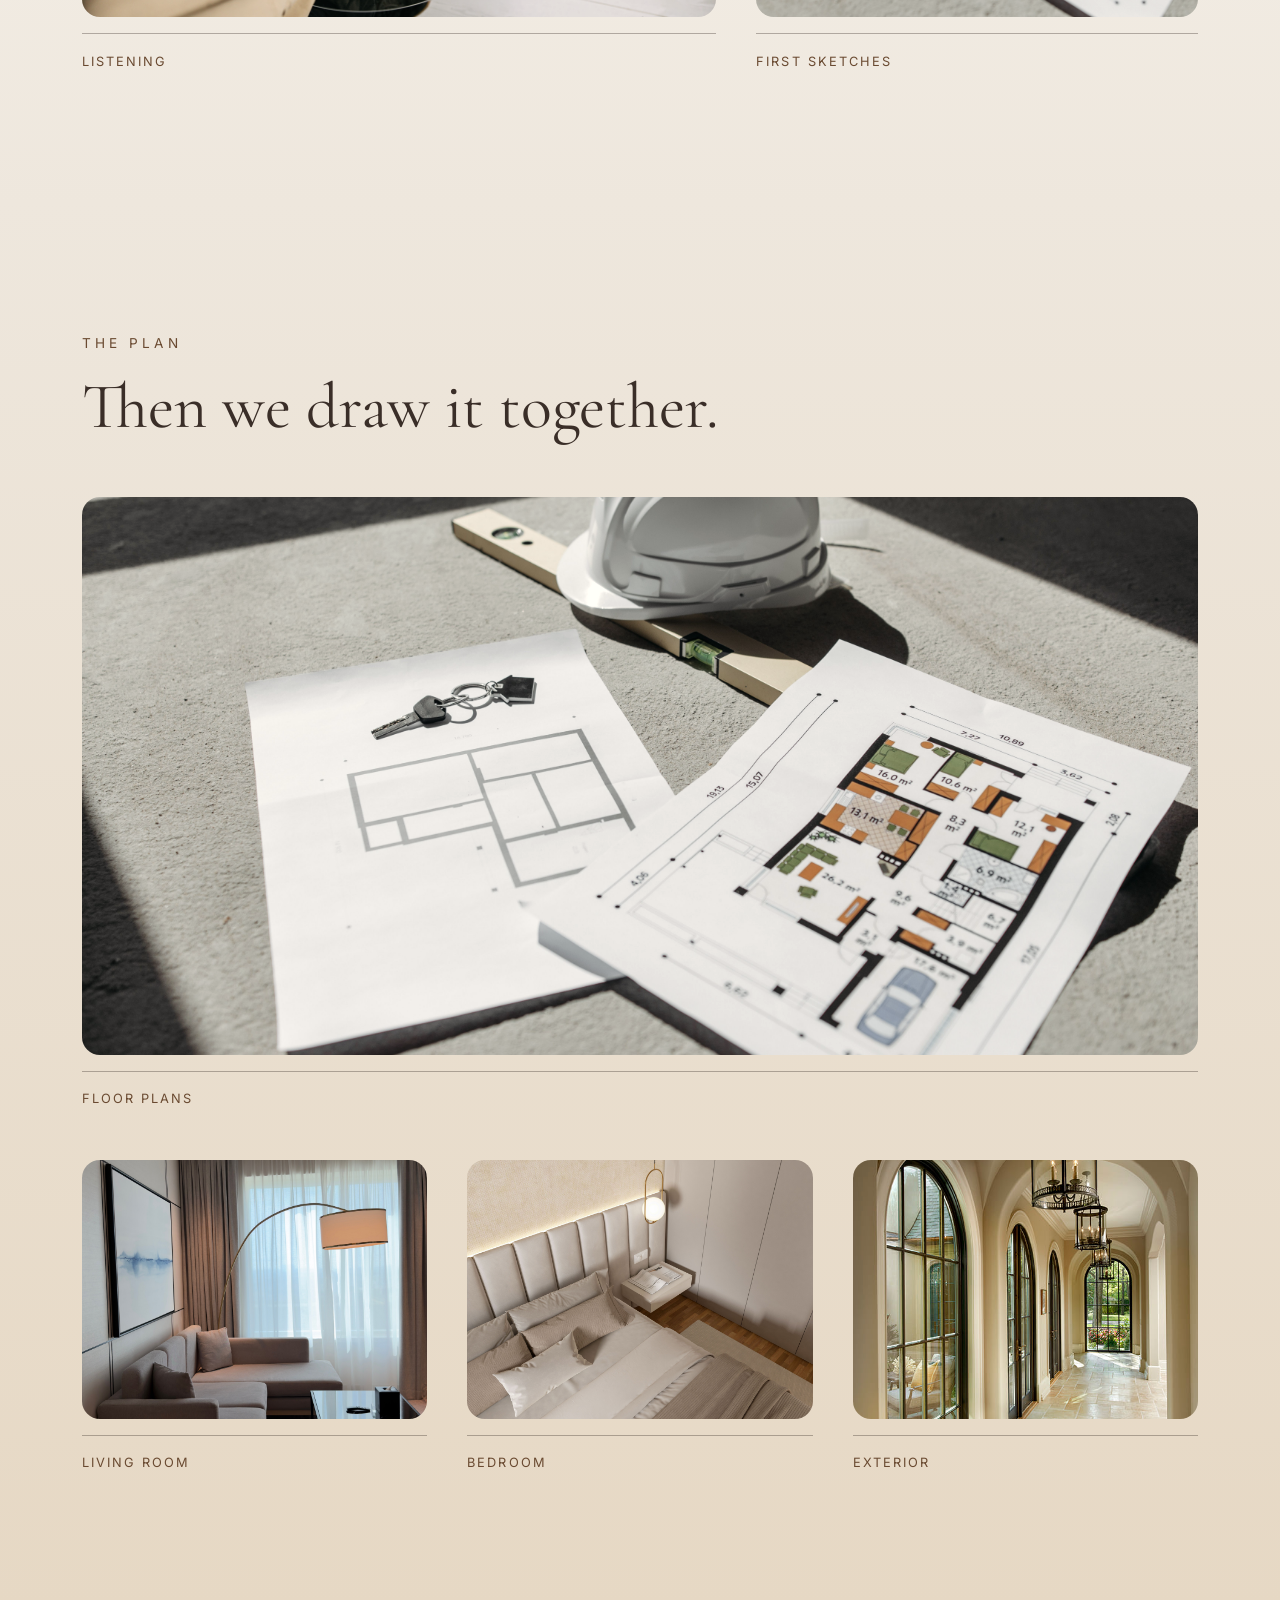
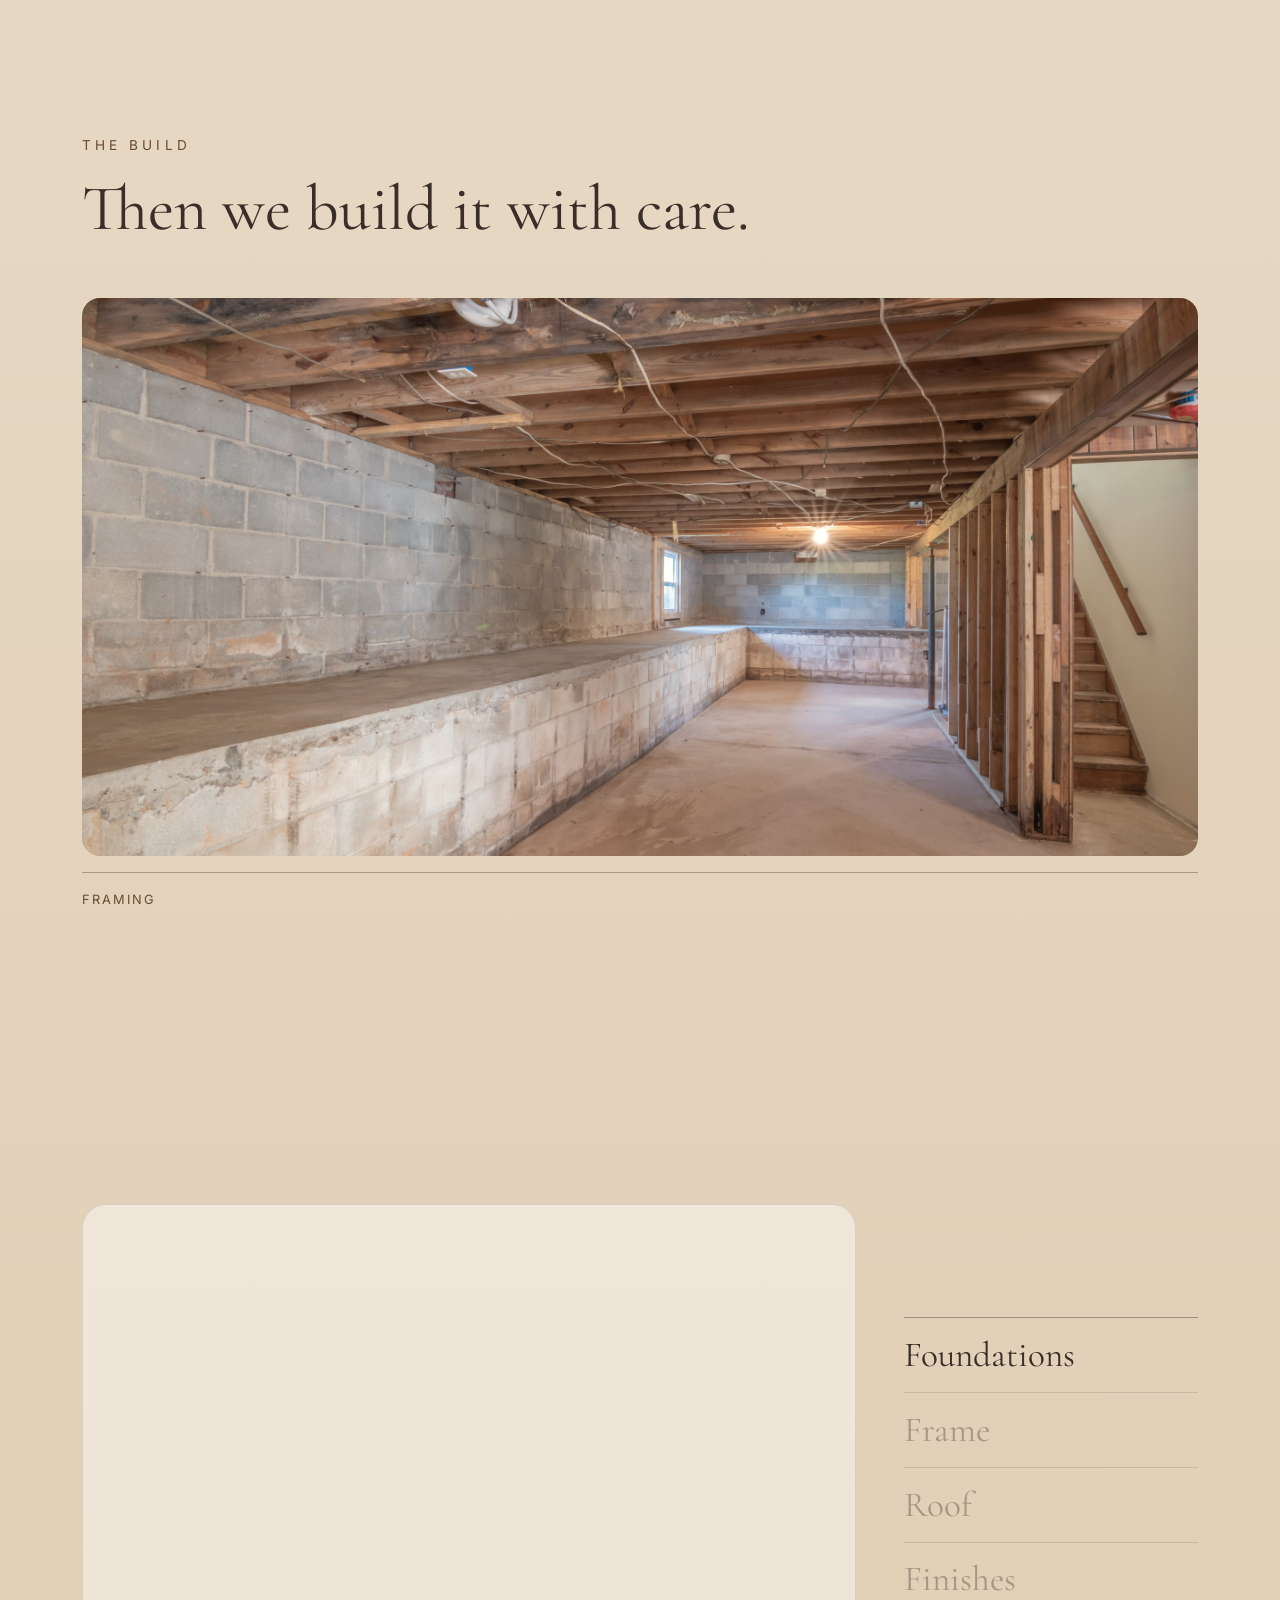
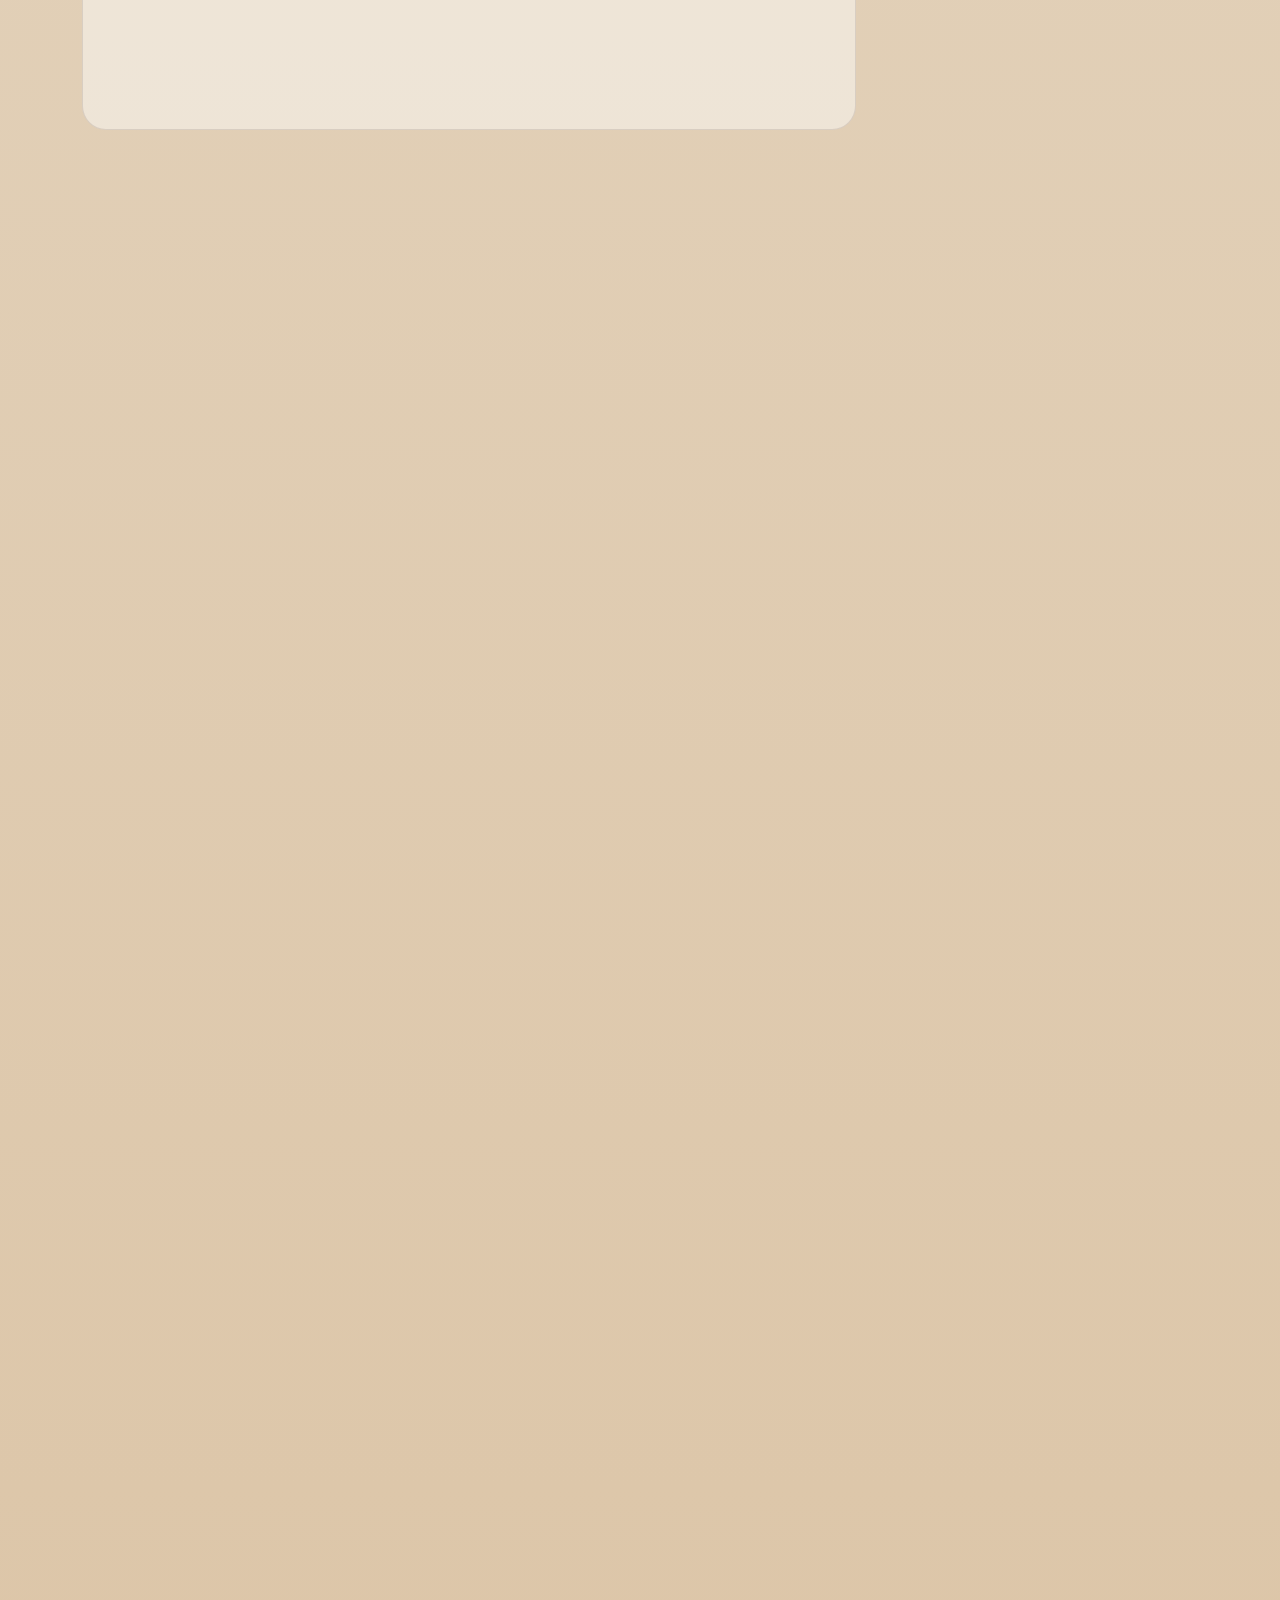
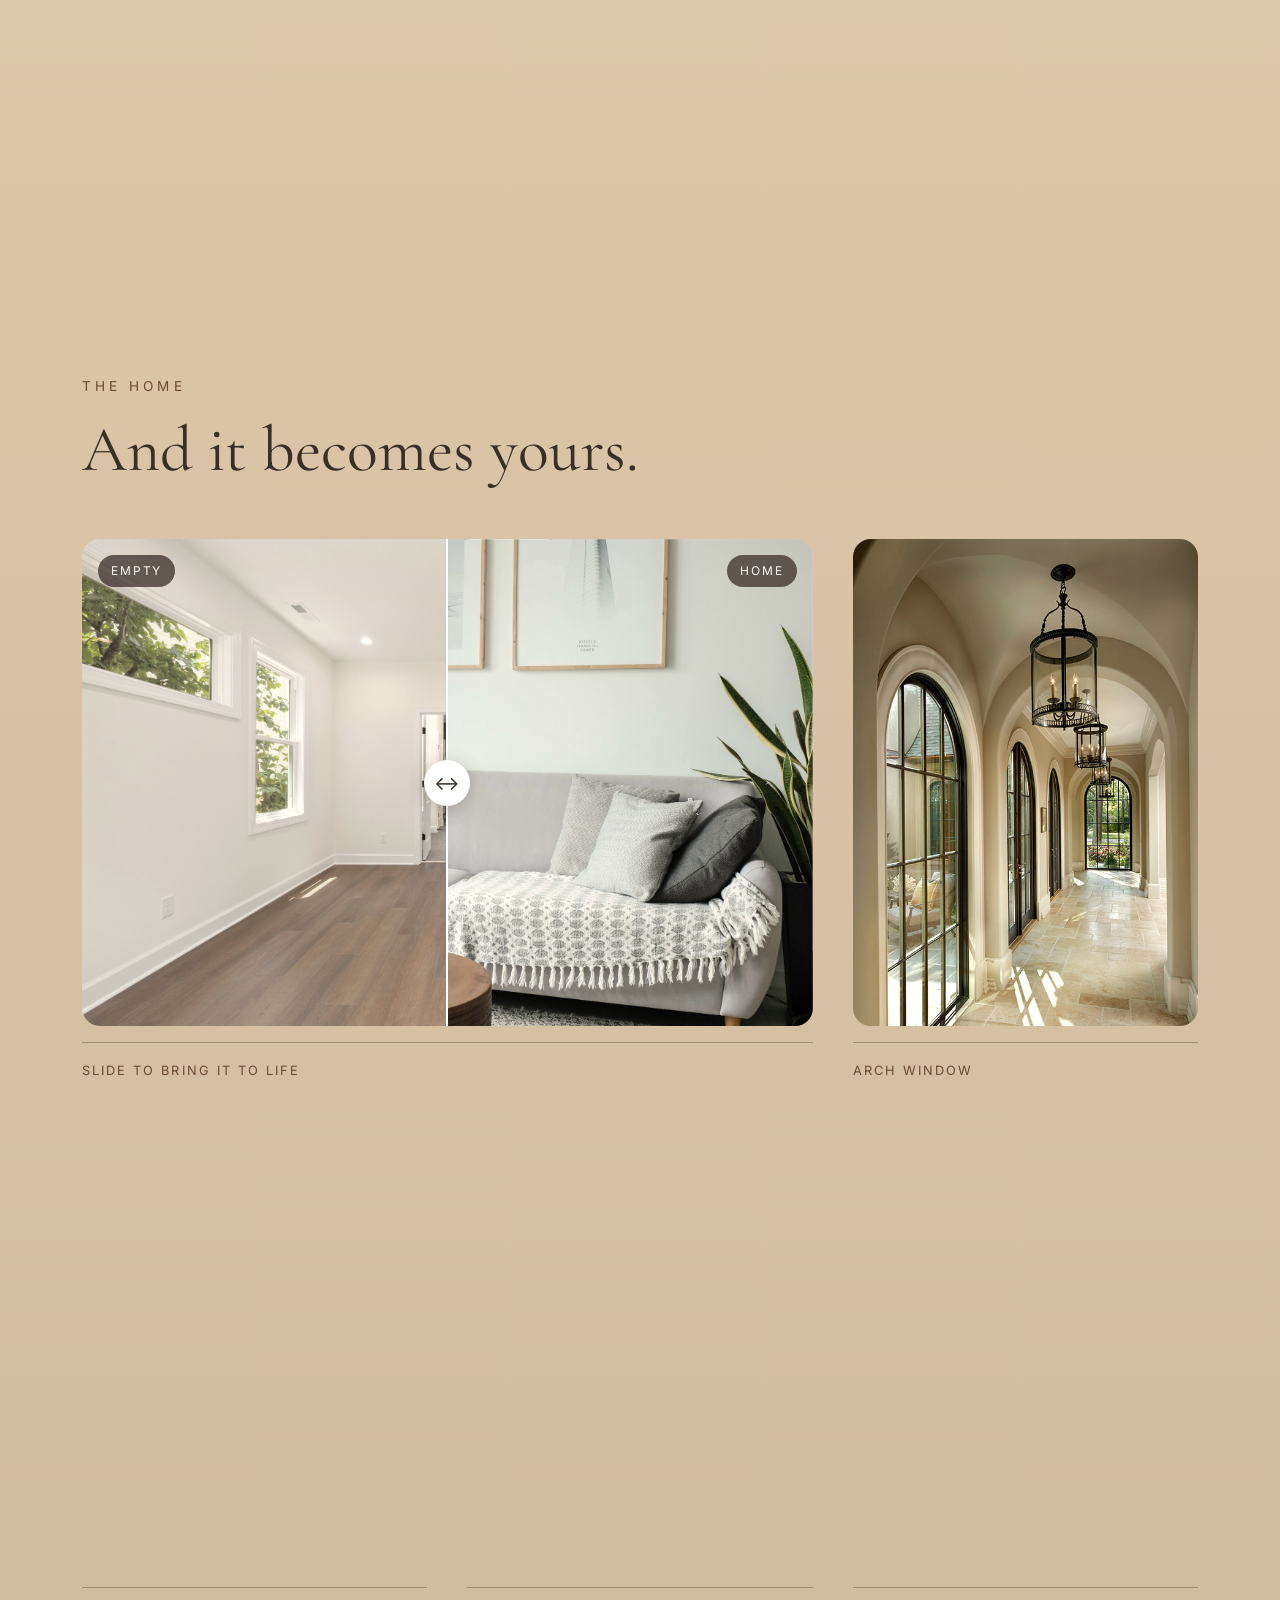
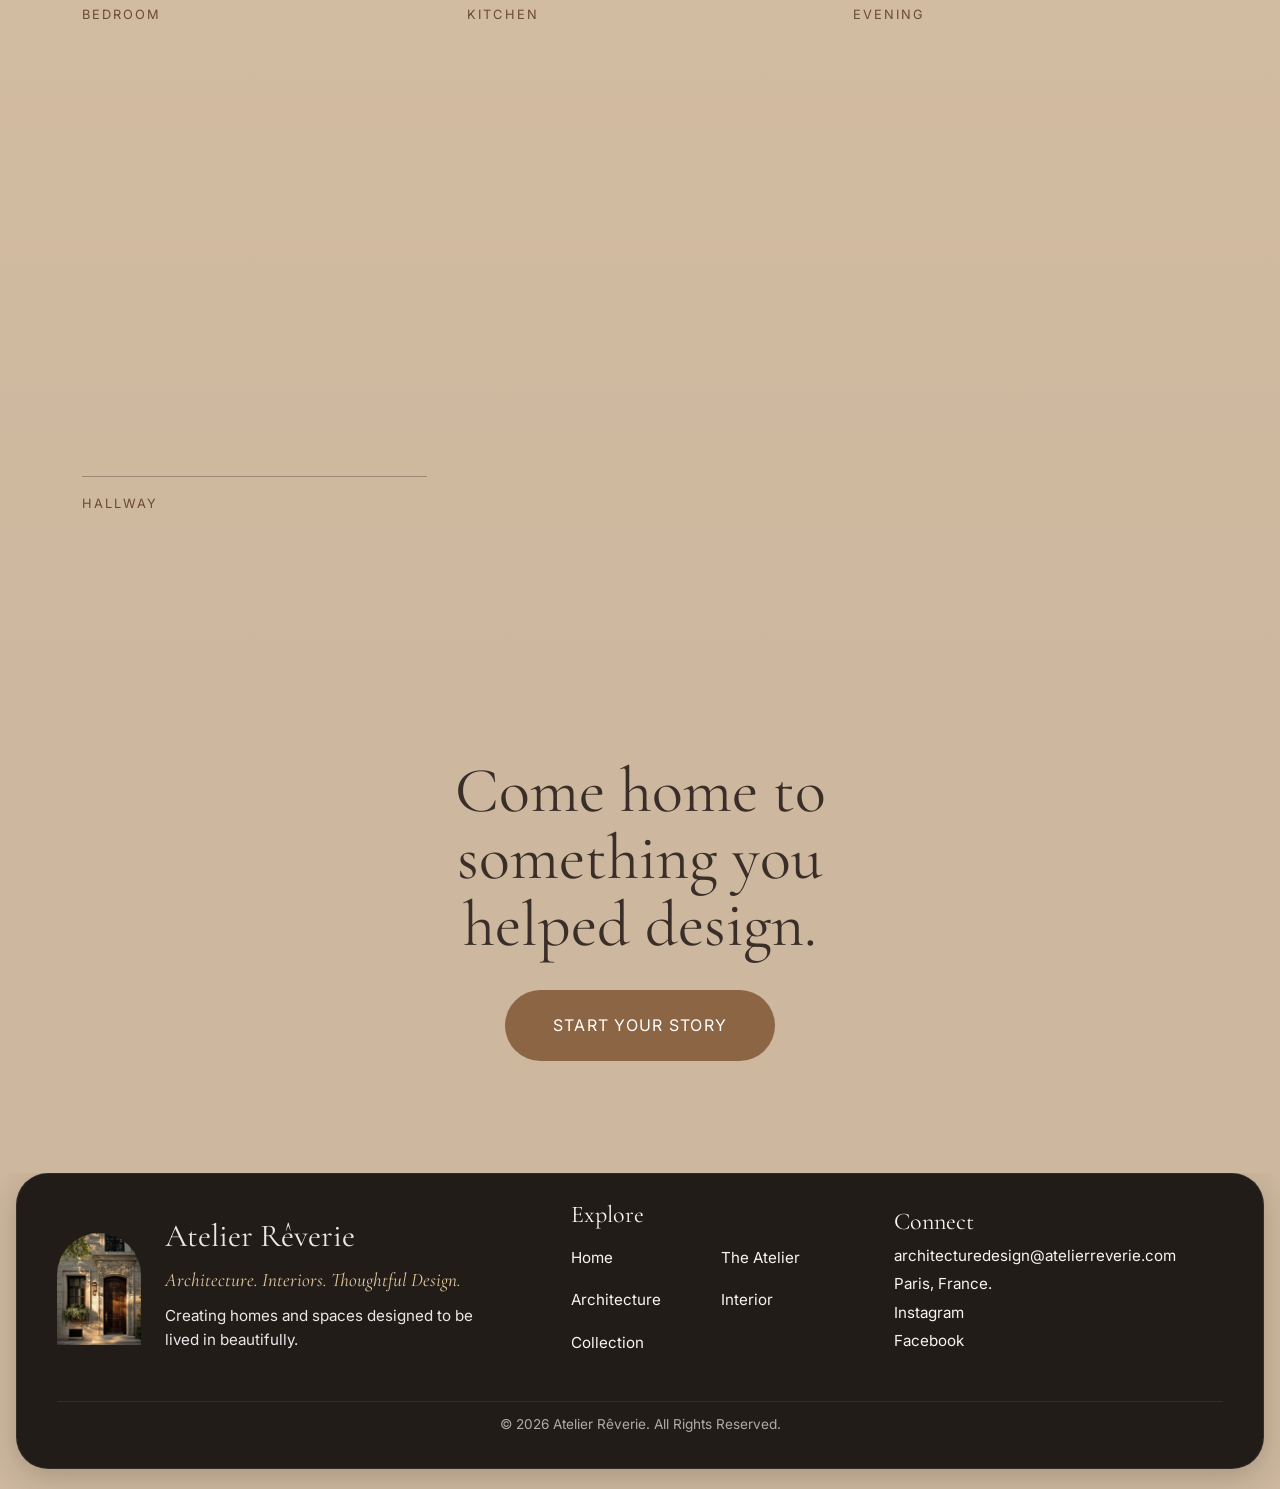
==== commit f2a1fb26: "Fix WebP conversion for hero, blueprint, interior-design, and parisian-door images" ====
--- a/architecture.html
+++ b/architecture.html
@@ -328,70 +328,59 @@
           </figure>
 
         </div>
-   
-
-<div class="home__gallery">
-
-  <!-- BEDROOM -->
-  <figure class="plate curtain" data-reveal>
-
-    <img class="pos-left"
-         src="images/bedroom-interior.jpg"
-         width="1200"
-         height="900"
-         loading="lazy"
-         alt="Bed seen from above with a padded headboard, linen cushions and a glowing pendant light">
-
-    <figcaption><span>Bedroom</span></figcaption>
-
-  </figure>
-
-  <!-- HALLWAY -->
-  <figure class="plate curtain" data-reveal>
-
-    <img class="pos-left"
-         src="images/interior-light.jpg"
-         width="110"
-         height="700"
-         loading="lazy"
-         alt="Oak walkway with natural light streaming from the glass roof">
-
-    <figcaption><span>Hallway</span></figcaption>
-
-  </figure>
-
-  <!-- KITCHEN -->
-  <figure class="plate curtain" data-reveal>
-
-    <img class="pos-left"
-         src="images/kitchen.jpg"
-         width="1200"
-         height="800"
-         loading="lazy"
-         alt="White kitchen with a marble island, navy hexagon tiles and two pendant lights">
-
-    <figcaption><span>Kitchen</span></figcaption>
-
-  </figure>
-
-  <!-- EVENING -->
-  <figure class="plate curtain" data-reveal>
-
-    <img class="pos-right"
-         src="images/arch-hero.jpg"
-         width="1200"
-         height="800"
-         loading="lazy"
-         alt="Modern house entrance at dusk with a lit timber door, stone walls and a lawn lit by garden lights">
-
-    <figcaption><span>Evening</span></figcaption>
-
-  </figure>
-
-</div>
-        
-</div>
-</section>
+
+        <div class="home__gallery">
+
+          <figure class="plate curtain" data-reveal>
+
+            <img class="pos-left" src="images/bedroom-interior.jpg"
+            
+            width="1200" height="900" loading="lazy"
+
+                 alt="Bed seen from above with a padded headboard, linen cushions and a glowing pendant light">
+
+            <figcaption><span>Bedroom</span></figcaption>
+
+            <figure class="plate curtain" data-reveal>
+
+              <img class="pos-left" src="images/interior-light.jpg"
+
+              width="110" height="700" loading="lazy"
+
+              alt="Oak wlkway, with natural light streaming from the glass roof.">
+
+              <figcaption><span>Hallway</span></figcaption>
+
+            </figure>
+
+          </figure>
+          <figure class="plate curtain" data-reveal>
+
+            <img class="pos-left" src="images/kitchen.jpg"
+            
+            width="1200" height="800" loading="lazy"
+
+                 alt="White kitchen with a marble island, navy hexagon tiles and two pendant lights">
+
+            <figcaption><span>Kitchen</span></figcaption>
+
+          </figure>
+
+          <figure class="plate curtain" data-reveal>
+
+            <img class="pos-right" src="images/arch-hero.jpg"
+            
+            width="1200" height="800" loading="lazy"
+
+                 alt="Modern house entrance at dusk with a lit timber door, stone walls and a lawn lit by garden lights">
+
+            <figcaption><span>Evening</span></figcaption>
+
+          </figure>
+
+        </div>
+      </div>
+    </section>
 
     <!-- ===== CALL TO ACTION ===== -->
 
@@ -415,7 +404,7 @@
 
       <div class="footer-brand-block">
 
-        <img src="images/parisian-door.jpg" 
+        <img src="images/parisian-door.webp" 
         
         alt="Carved wooden door of a stone Parisian townhouse" 
         
@@ -476,4 +465,4 @@
   <script src="compare.js" defer></script>
   <script src="house.js" defer></script>
 </body>
-</html>
+</html>
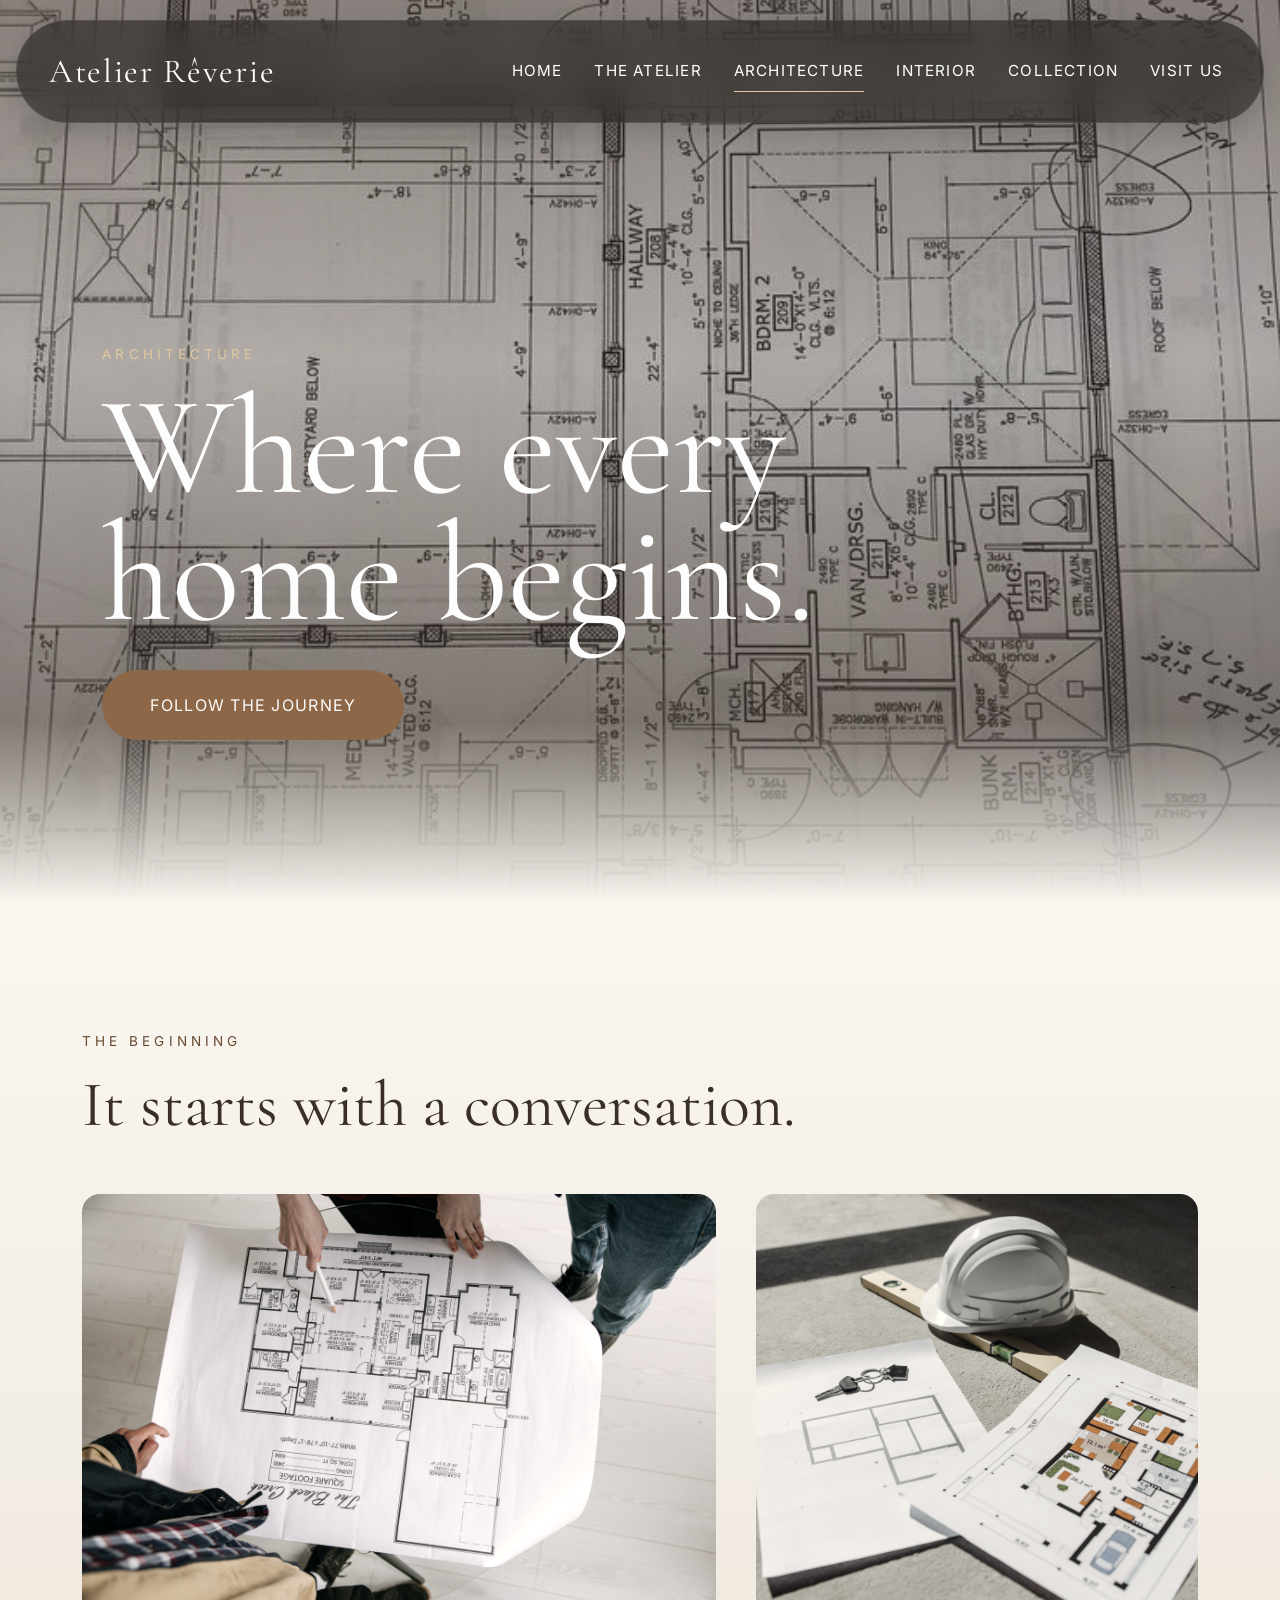
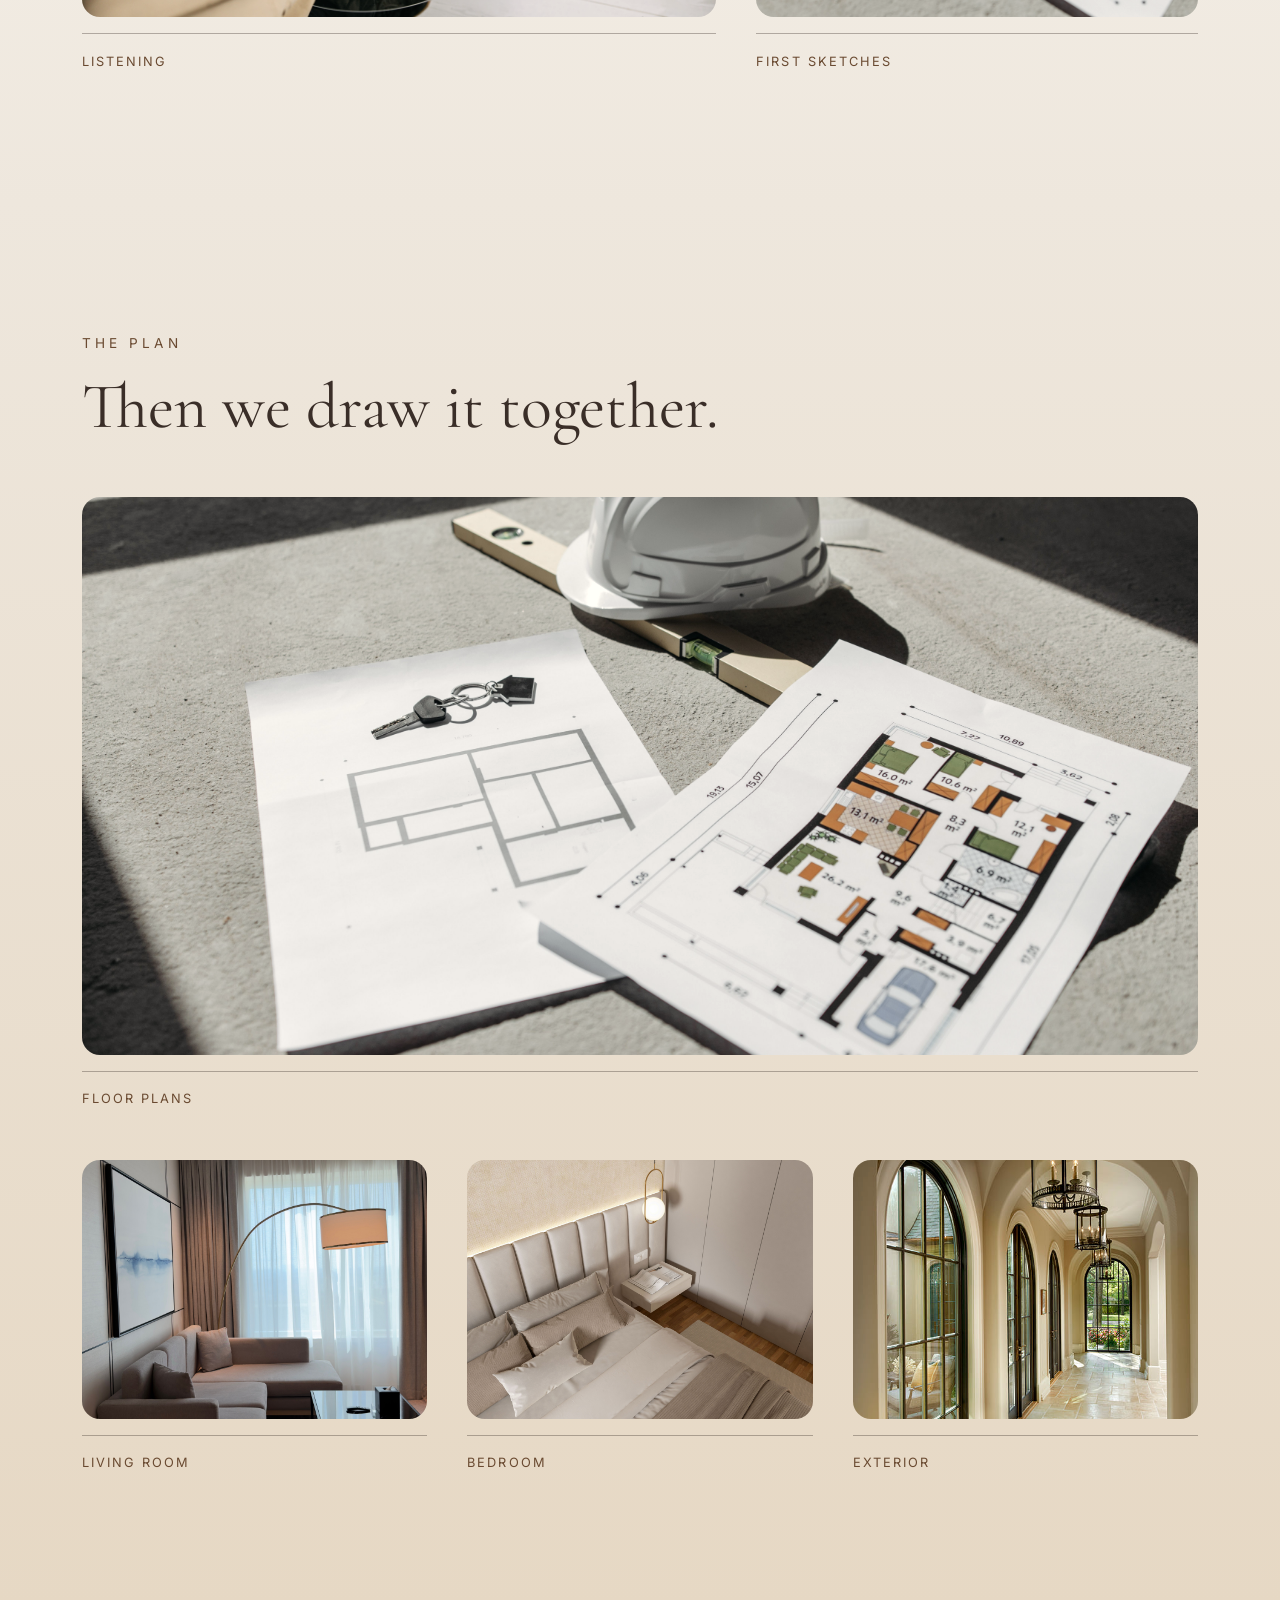
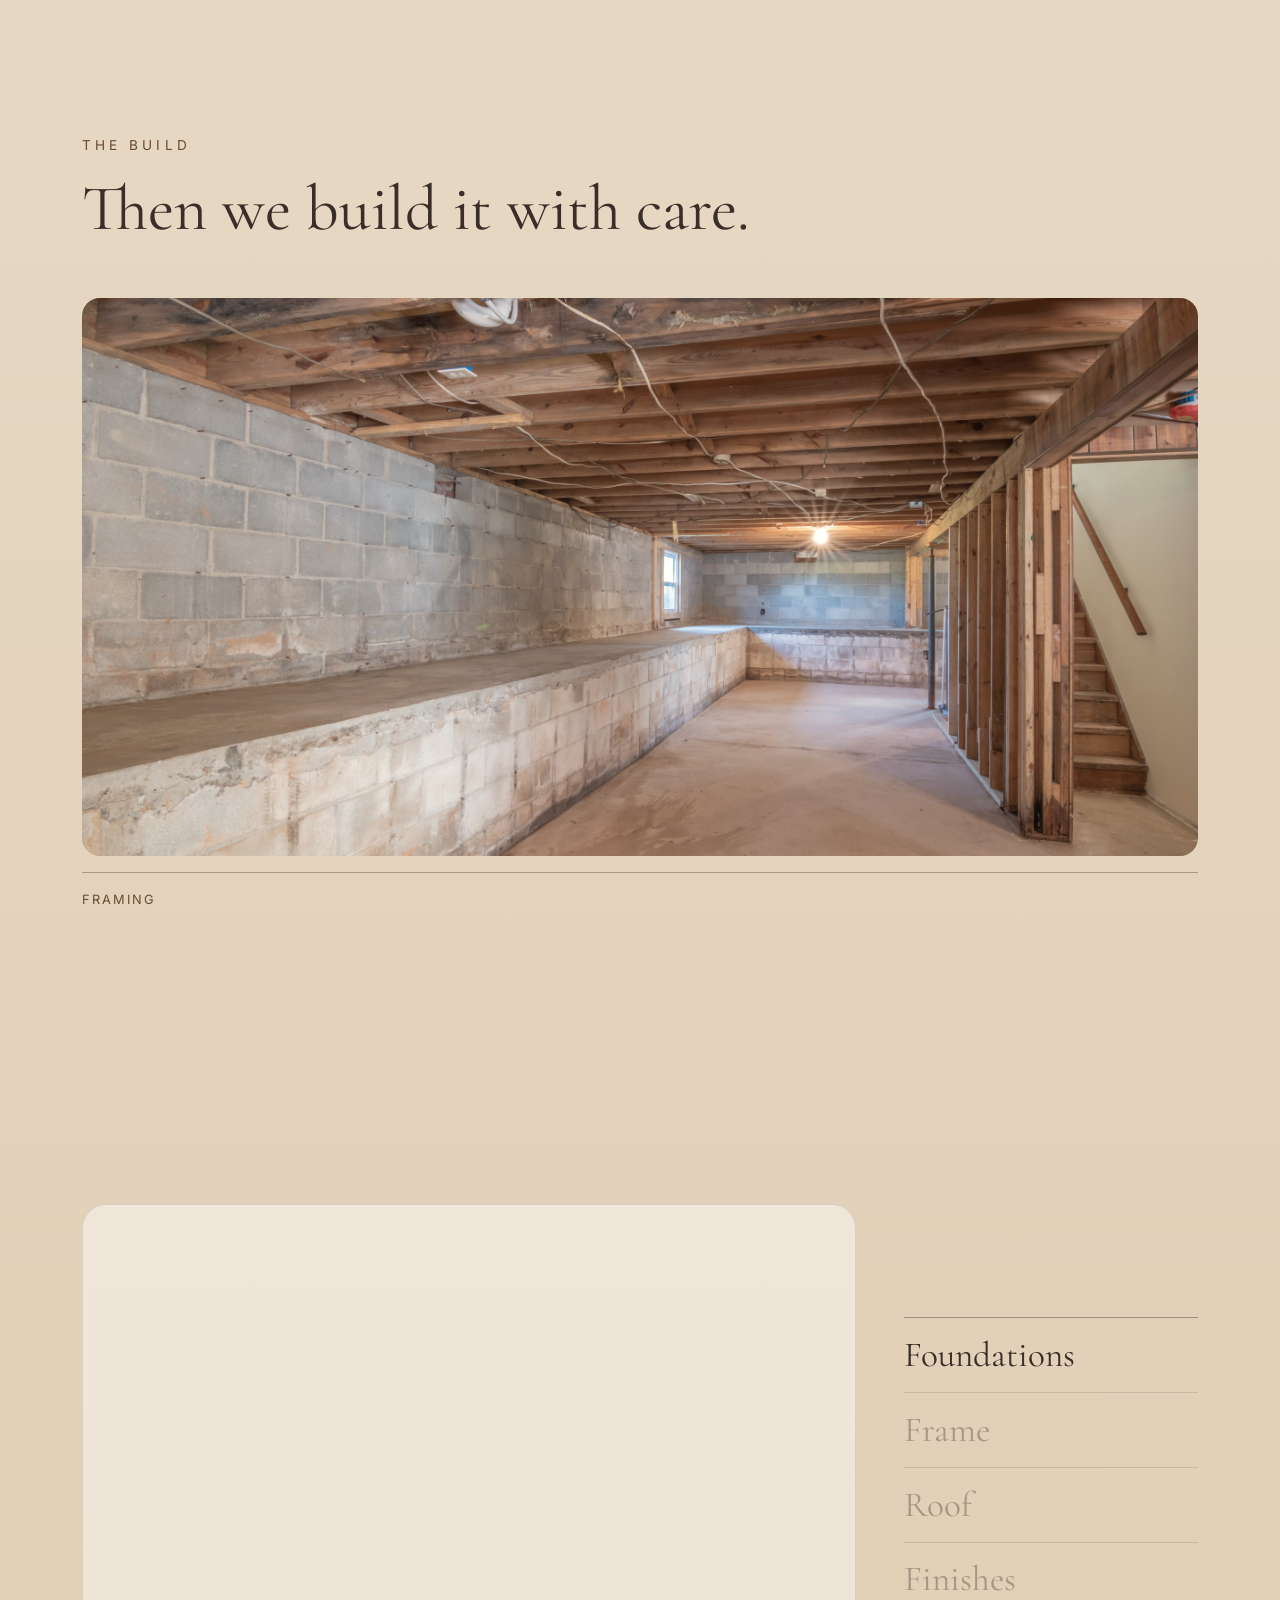
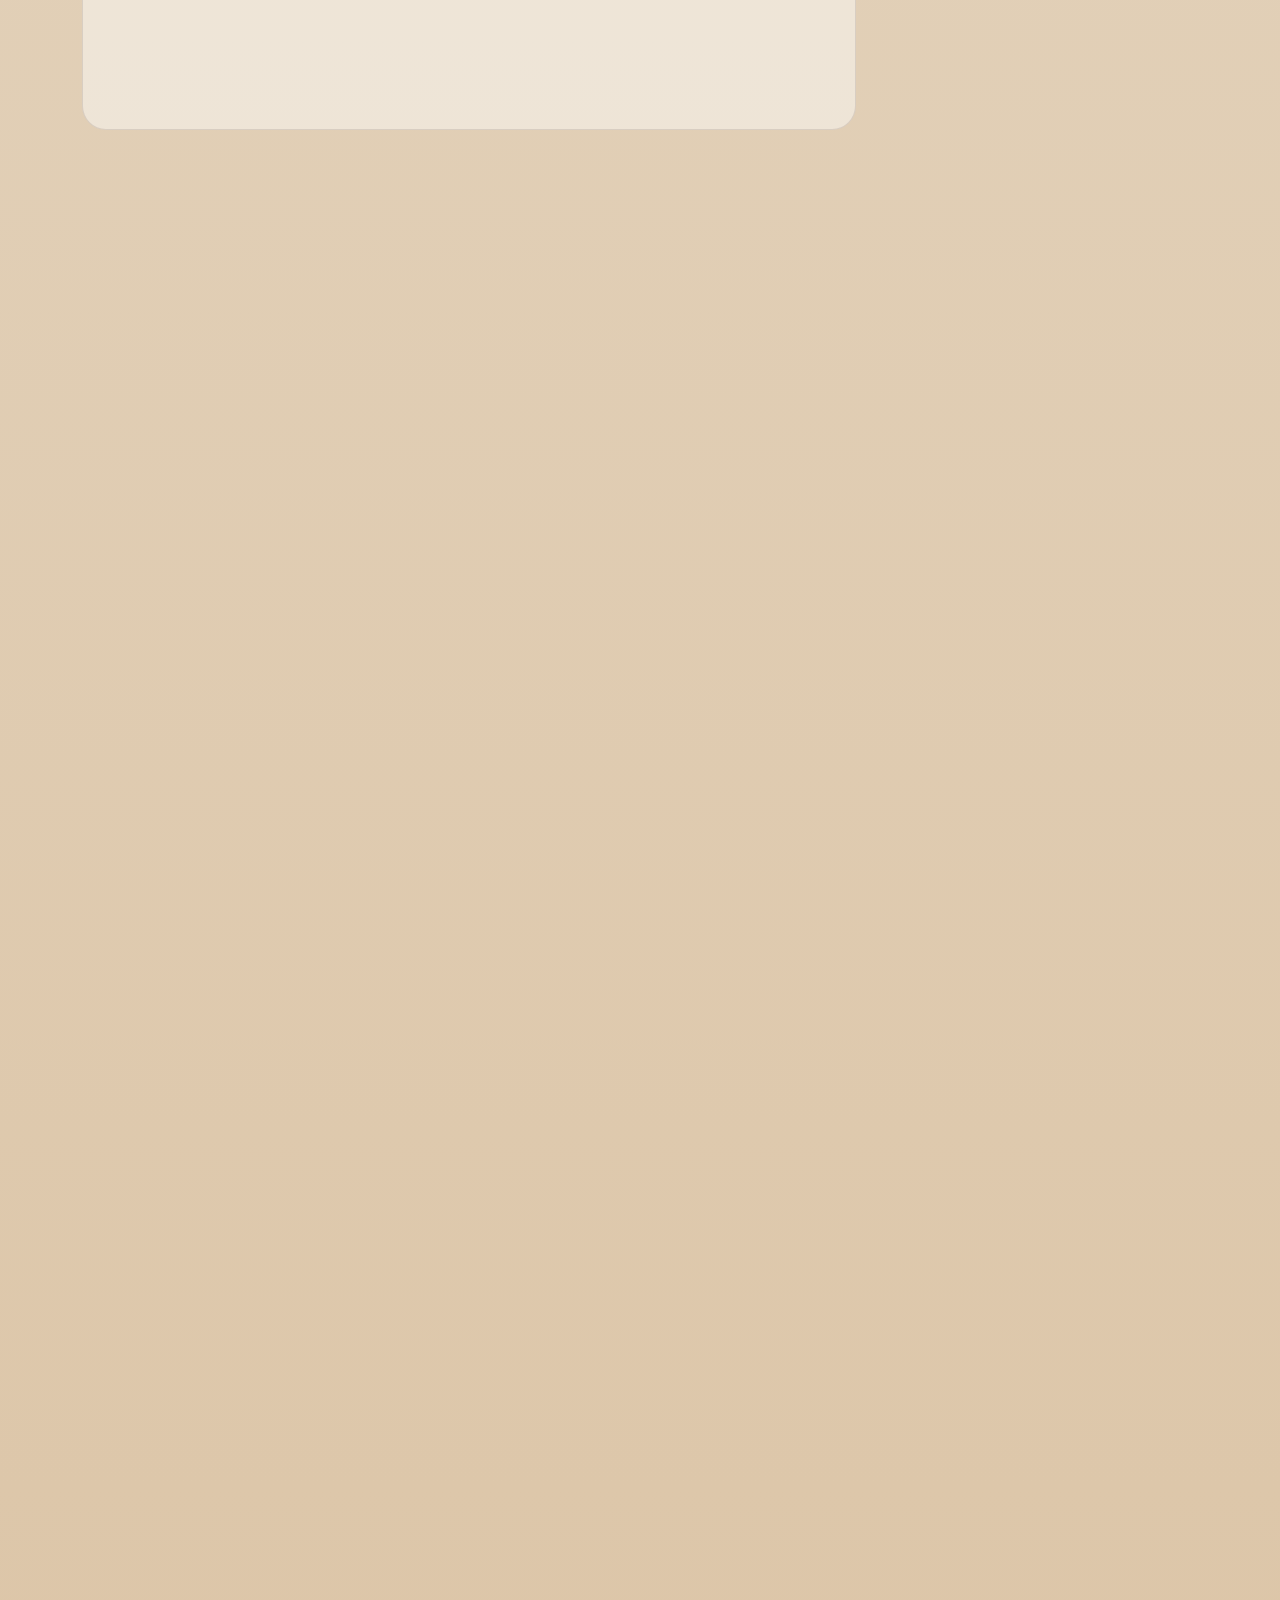
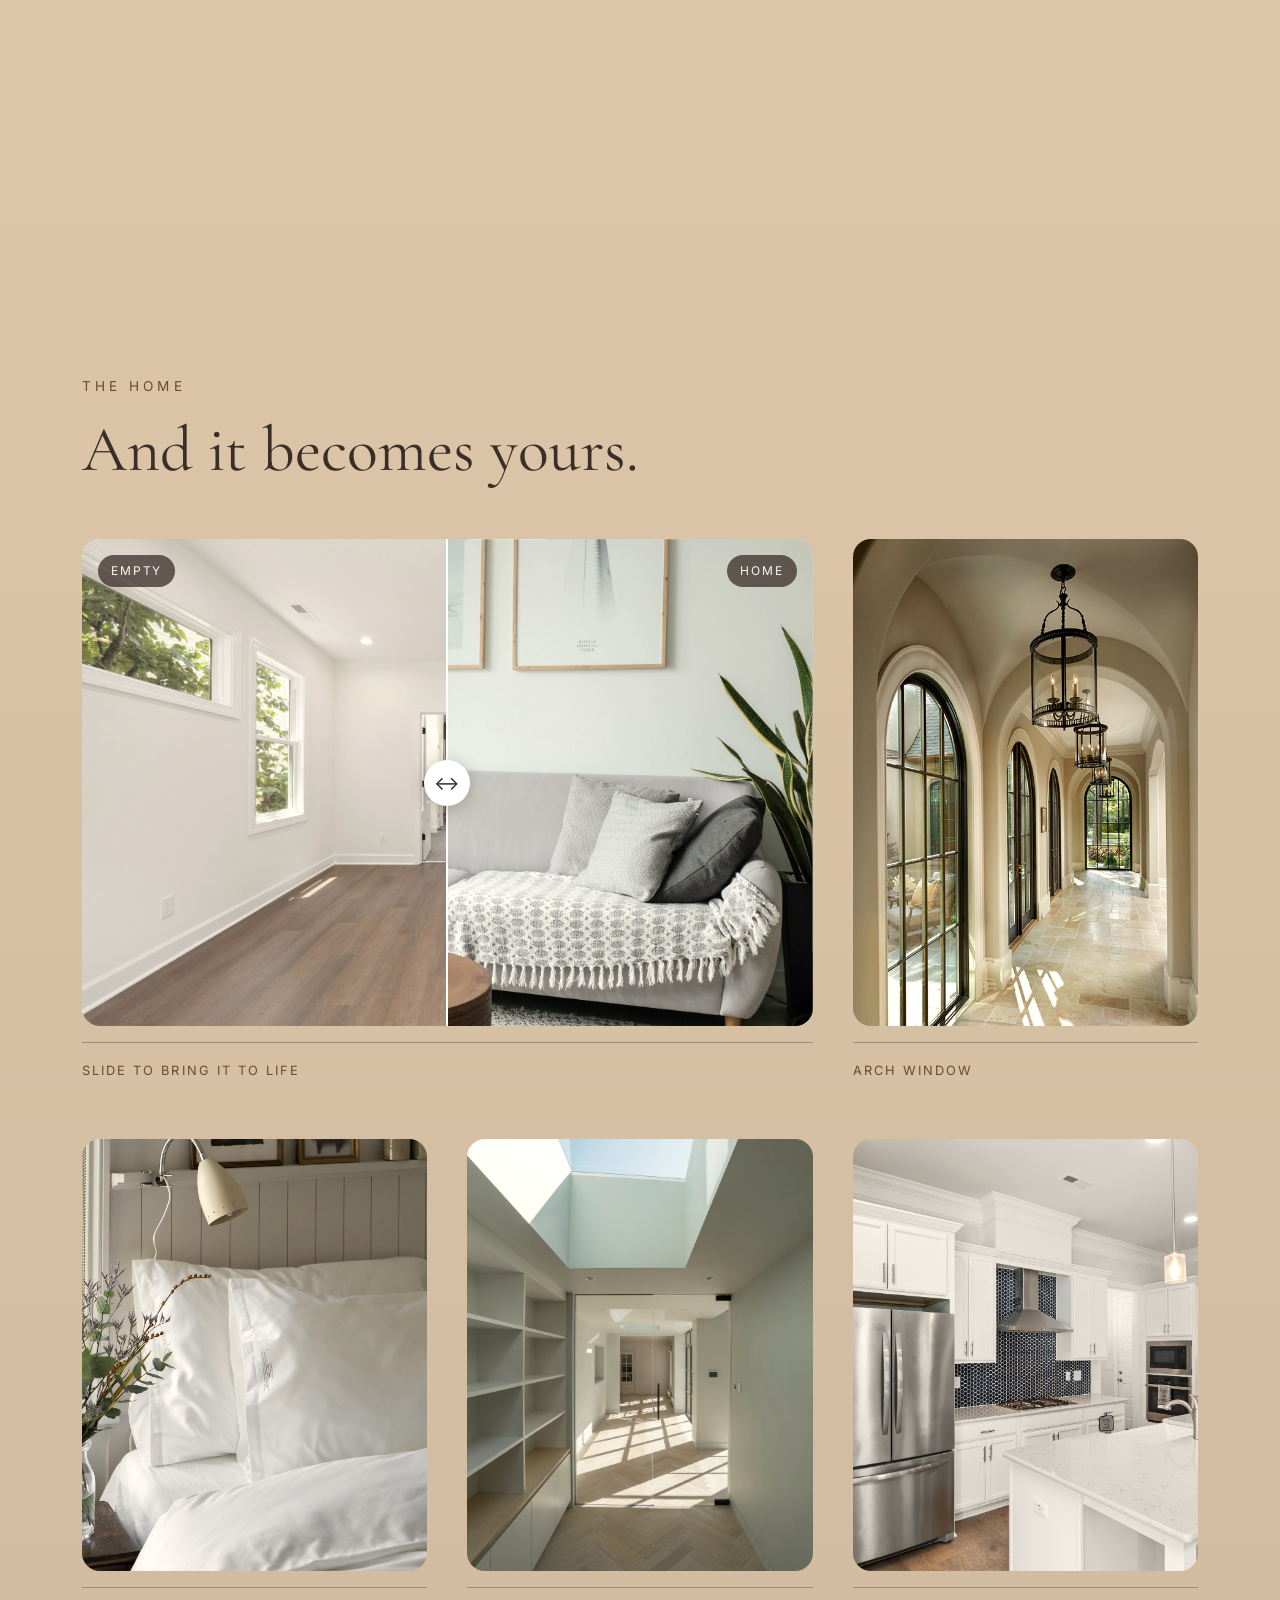
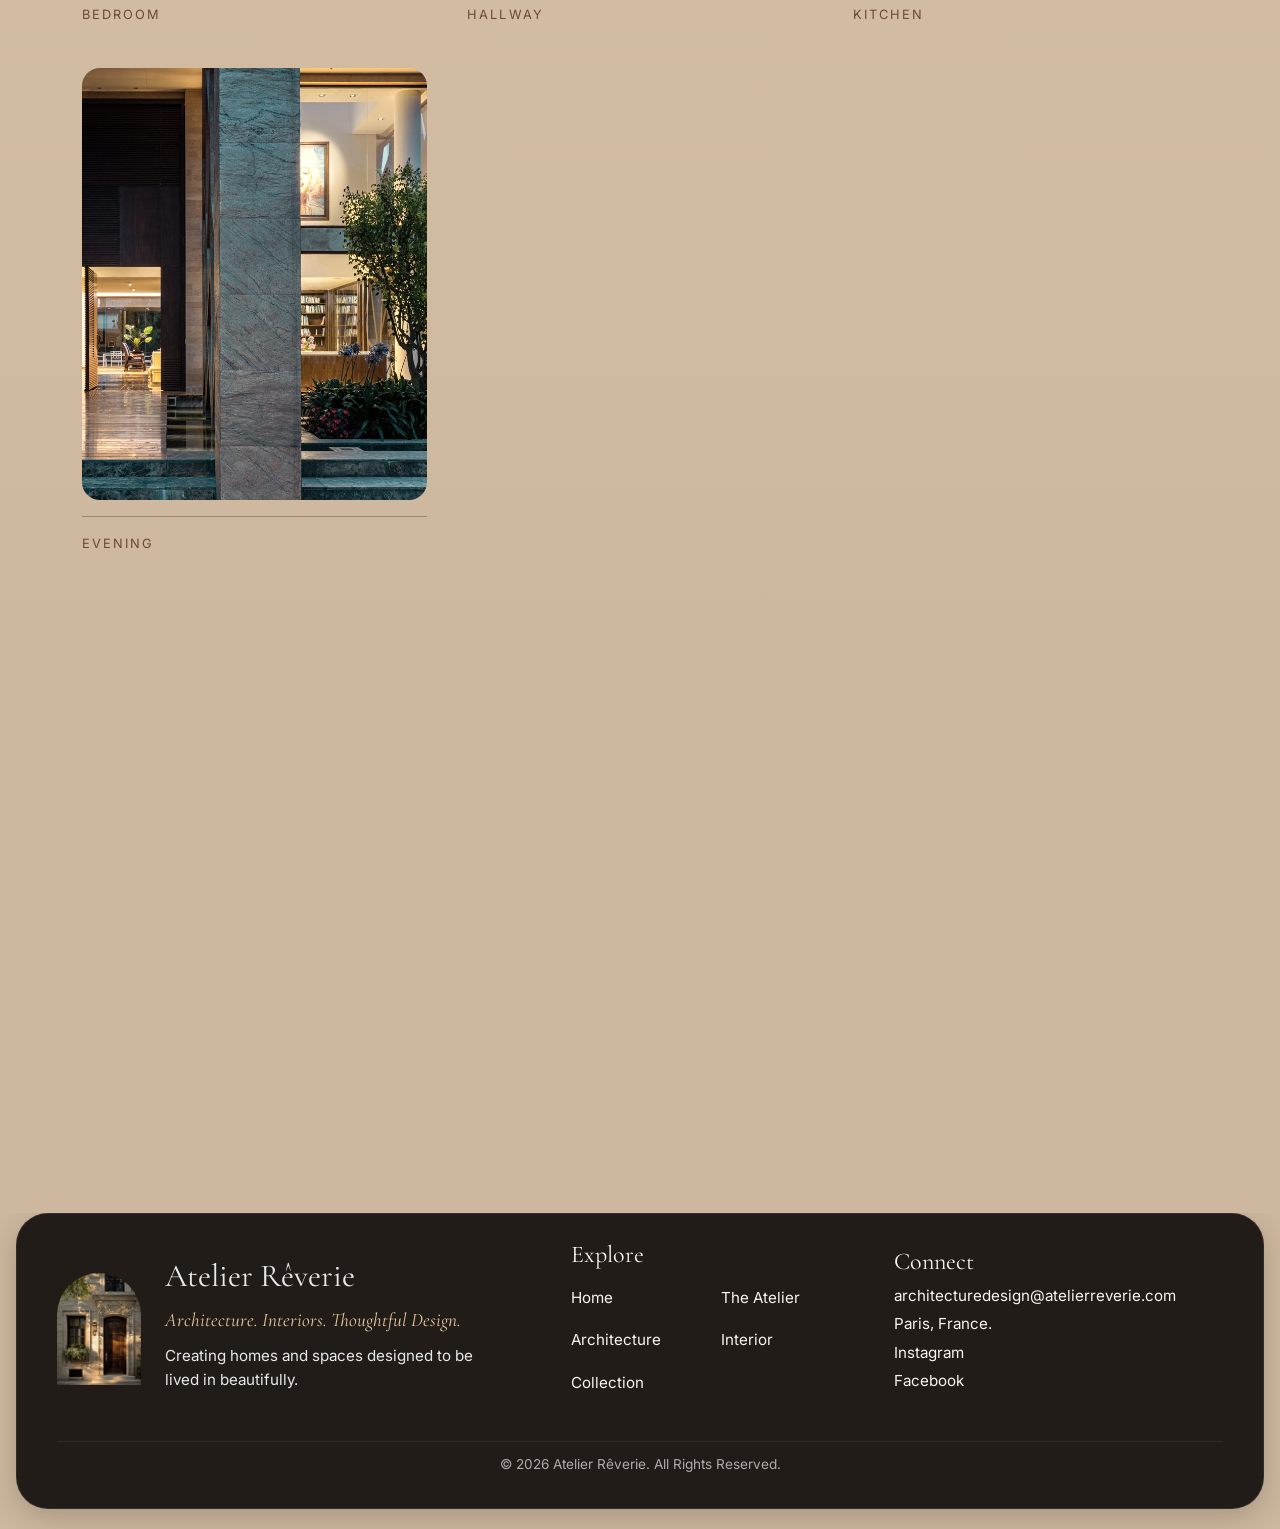
==== commit 21dd194e: "Move HTML files to root directory" ====
--- a/architecture.html
+++ b/architecture.html
@@ -20,19 +20,19 @@
 
   <link href="https://cdn.jsdelivr.net/npm/bootstrap@5.3.3/dist/css/bootstrap.min.css" rel="stylesheet">
 
-  <link rel="stylesheet" href="base.css">
-
-  <link rel="stylesheet" href="style.css">
-
-  <link rel="stylesheet" href="shared.css">
-
-  <link rel="stylesheet" href="architecture.css">
-
-  <link rel="stylesheet" href="house.css">
-
-  <link rel="stylesheet" href="animations.css">
-
-  <link rel="stylesheet" href="motion.css">
+  <link rel="stylesheet" href="/css/base.css">
+
+  <link rel="stylesheet" href="/css/style.css">
+
+  <link rel="stylesheet" href="/css/shared.css">
+
+  <link rel="stylesheet" href="/css/architecture.css">
+
+  <link rel="stylesheet" href="/css/house.css">
+
+  <link rel="stylesheet" href="/css/animations.css">
+
+  <link rel="stylesheet" href="/css/motion.css">
 
 </head>
 <body>
@@ -86,7 +86,7 @@
    <!-- ===== HERO ===== -->
 <section class="arch-hero" aria-labelledby="page-title">
 
-  <img src="images/blueprint-.jpg"
+  <img src="/images/blueprint-.jpg"
 
        width="1174" height="900" fetchpriority="high"
 
@@ -116,7 +116,7 @@
 
           <figure class="plate curtain pair__wide" data-reveal>
 
-            <img src="images/conversation.jpg"
+            <img src="/images/conversation.jpg"
             
             width="1600" height="1066" loading="lazy"
 
@@ -129,7 +129,7 @@
 
           <figure class="plate curtain pair__narrow" data-reveal>
 
-            <img src="images/architecture-plans.jpg" 
+            <img src="/images/architecture-plans.jpg" 
             
             width="1400" height="933" loading="lazy"
 
@@ -154,7 +154,7 @@
 
         <figure class="plate curtain plan__hero" data-reveal>
 
-          <img src="images/architecture-plans.jpg" 
+          <img src="/images/architecture-plans.jpg" 
           
           width="1800" height="1202" loading="lazy"
 
@@ -168,7 +168,7 @@
 
           <figure class="plate curtain" data-reveal>
 
-            <img src="images/living-room.jpg" 
+            <img src="/images/living-room.jpg" 
 
             width="800" height="600" loading="lazy" 
             
@@ -181,7 +181,7 @@
 
           <figure class="plate curtain" data-reveal>
 
-            <img src="images/bedroom.jpg"
+            <img src="/images/bedroom.jpg"
             
             width="800" height="600" loading="lazy" 
             
@@ -195,7 +195,7 @@
 
           <figure class="plate curtain" data-reveal>
 
-            <img src="images/arch-window.jpg" 
+            <img src="/images/arch-window.jpg" 
 
             width="800" height="600" loading="lazy"
             
@@ -219,7 +219,7 @@
 
         <figure class="plate curtain build__wide" data-reveal>
 
-          <img src="images/unfinished-basement.jpg"
+          <img src="/images/unfinished-basement.jpg"
           
           width="1800" height="1200" loading="lazy"
       
@@ -287,13 +287,13 @@
 
             <div class="compare" data-compare>
 
-              <img class="compare__img" src="images/empty-room.jpg"
+              <img class="compare__img" src="/images/empty-room.jpg"
 
                width="1400" height="933" loading="lazy"
 
                    alt="Bright empty room with white walls, a wood-tone floor and two windows onto a tree">
 
-              <img class="compare__img compare__after" src="images/living-room-interior.jpg"
+              <img class="compare__img compare__after" src="/images/living-room-interior.jpg"
 
                width="1400" height="933" loading="lazy"
 
@@ -317,7 +317,7 @@
 
           <figure class="plate curtain pair__narrow" data-reveal>
 
-            <img src="images/arch-window.jpg"
+            <img src="/images/arch-window.jpg"
 
              width="1200" height="1690" loading="lazy"
 
@@ -328,59 +328,70 @@
           </figure>
 
         </div>
-
-        <div class="home__gallery">
-
-          <figure class="plate curtain" data-reveal>
-
-            <img class="pos-left" src="images/bedroom-interior.jpg"
-            
-            width="1200" height="900" loading="lazy"
-
-                 alt="Bed seen from above with a padded headboard, linen cushions and a glowing pendant light">
-
-            <figcaption><span>Bedroom</span></figcaption>
-
-            <figure class="plate curtain" data-reveal>
-
-              <img class="pos-left" src="images/interior-light.jpg"
-
-              width="110" height="700" loading="lazy"
-
-              alt="Oak wlkway, with natural light streaming from the glass roof.">
-
-              <figcaption><span>Hallway</span></figcaption>
-
-            </figure>
-
-          </figure>
-          <figure class="plate curtain" data-reveal>
-
-            <img class="pos-left" src="images/kitchen.jpg"
-            
-            width="1200" height="800" loading="lazy"
-
-                 alt="White kitchen with a marble island, navy hexagon tiles and two pendant lights">
-
-            <figcaption><span>Kitchen</span></figcaption>
-
-          </figure>
-
-          <figure class="plate curtain" data-reveal>
-
-            <img class="pos-right" src="images/arch-hero.jpg"
-            
-            width="1200" height="800" loading="lazy"
-
-                 alt="Modern house entrance at dusk with a lit timber door, stone walls and a lawn lit by garden lights">
-
-            <figcaption><span>Evening</span></figcaption>
-
-          </figure>
-
-        </div>
-      </div>
-    </section>
+   
+
+<div class="home__gallery">
+
+  <!-- BEDROOM -->
+  <figure class="plate curtain" data-reveal>
+
+    <img class="pos-left"
+         src="/images/bedroom-interior.jpg"
+         width="1200"
+         height="900"
+         loading="lazy"
+         alt="Bed seen from above with a padded headboard, linen cushions and a glowing pendant light">
+
+    <figcaption><span>Bedroom</span></figcaption>
+
+  </figure>
+
+  <!-- HALLWAY -->
+  <figure class="plate curtain" data-reveal>
+
+    <img class="pos-left"
+         src="/images/interior-light.jpg"
+         width="110"
+         height="700"
+         loading="lazy"
+         alt="Oak walkway with natural light streaming from the glass roof">
+
+    <figcaption><span>Hallway</span></figcaption>
+
+  </figure>
+
+  <!-- KITCHEN -->
+  <figure class="plate curtain" data-reveal>
+
+    <img class="pos-left"
+         src="/images/kitchen.jpg"
+         width="1200"
+         height="800"
+         loading="lazy"
+         alt="White kitchen with a marble island, navy hexagon tiles and two pendant lights">
+
+    <figcaption><span>Kitchen</span></figcaption>
+
+  </figure>
+
+  <!-- EVENING -->
+  <figure class="plate curtain" data-reveal>
+
+    <img class="pos-right"
+         src="/images/arch-hero.jpg"
+         width="1200"
+         height="800"
+         loading="lazy"
+         alt="Modern house entrance at dusk with a lit timber door, stone walls and a lawn lit by garden lights">
+
+    <figcaption><span>Evening</span></figcaption>
+
+  </figure>
+
+</div>
+        
+</div>
+</section>
 
     <!-- ===== CALL TO ACTION ===== -->
 
@@ -404,7 +415,7 @@
 
       <div class="footer-brand-block">
 
-        <img src="images/parisian-door.webp" 
+        <img src="/images/parisian-door.webp" 
         
         alt="Carved wooden door of a stone Parisian townhouse" 
         
@@ -460,9 +471,10 @@
   </footer>
 
   <script src="https://cdn.jsdelivr.net/npm/bootstrap@5.3.3/dist/js/bootstrap.bundle.min.js" defer></script>
- <script src="js/reveal.js" defer onerror="document.documentElement.classList.remove('js')"></script>
-  <script src="journey.js" defer></script>
-  <script src="compare.js" defer></script>
-  <script src="house.js" defer></script>
+
+ <script src="/js/reveal.js" defer onerror="document.documentElement.classList.remove('js')"></script>
+  <script src="/js/journey.js" defer></script>
+  <script src="/js/compare.js" defer></script>
+  <script src="/js/house.js" defer></script>
 </body>
-</html>+</html>
--- a/css/base.css
+++ b/css/base.css
@@ -0,0 +1,53 @@
+/* ========================================
+   BASE: reset, grain overlay, accessibility
+======================================== */
+
+*,
+*::before,
+*::after {
+    box-sizing: border-box;
+}
+
+* {
+    margin: 0;
+    padding: 0;
+}
+
+html {
+    scroll-behavior: smooth;
+}
+
+/* Film-grain overlay (sits under the fixed header) */
+body::before {
+    content: "";
+    position: fixed;
+    inset: 0;
+    z-index: 999;
+    pointer-events: none;
+    opacity: .06;
+    background-image: url("data:image/svg+xml,%3Csvg xmlns='http://www.w3.org/2000/svg' width='200' height='200'%3E%3Cfilter id='n'%3E%3CfeTurbulence type='fractalNoise' baseFrequency='.8' numOctaves='2'/%3E%3C/filter%3E%3Crect width='100%25' height='100%25' filter='url(%23n)'/%3E%3C/svg%3E");
+}
+
+a {
+    transition: color .3s ease, opacity .3s ease;
+}
+
+a:focus-visible,
+button:focus-visible {
+    outline: 2px solid var(--antique-wood);
+    outline-offset: 4px;
+}
+
+@media (prefers-reduced-motion: reduce) {
+    html {
+        scroll-behavior: auto;
+    }
+
+    *,
+    *::before,
+    *::after {
+        animation-duration: .01ms !important;
+        animation-iteration-count: 1 !important;
+        transition-duration: .01ms !important;
+    }
+}
--- a/css/style.css
+++ b/css/style.css
@@ -0,0 +1,333 @@
+:root {
+    --ivory-lace: #F8F4EE;
+    --soft-linen: #EEE7DD;
+    --coconut-cream: #FAF7F1;
+    --warm-biscotti: #DCC5A7;
+    --oat-latte: #CDB79E;
+    --antique-wood: #A77B57;
+    --deep-espresso: #3A2E28;
+    --savory-sage: #A5AA8A;
+    --honey-oatmilk: #E2C89D;
+
+    /* Darker wood tone for small labels (passes contrast on cream and biscotti) */
+    --label: #6A4A31;
+
+    /* Scroll blend: each section ends on the colour the next one starts with */
+    --blend-0: #FAF7F1;
+    --blend-1: #EEE7DD;
+    --blend-2: #E6D8C4;
+    --blend-3: #DCC5A7;
+    --blend-4: #CDB79E;
+
+    --font-display: "Cormorant Garamond", serif;
+    --font-body: "Inter", sans-serif;
+}
+
+/* ========================================
+   BODY
+======================================== */
+
+body {
+    background: var(--coconut-cream);
+    color: var(--deep-espresso);
+    font-family: var(--font-body);
+    font-size: 1.25rem;
+    line-height: 2;
+    overflow-x: hidden;
+}
+
+/* ========================================
+   TYPOGRAPHY
+======================================== */
+
+h1,
+h2,
+h3,
+.navbar-brand {
+    font-family: var(--font-display);
+    font-weight: 400;
+}
+
+h1 {
+    font-size: clamp(4rem, 8vw, 7rem);
+    line-height: .92;
+    max-width: 12ch;
+    margin-bottom: 1.5rem;
+}
+
+h2 {
+    font-size: clamp(3rem, 5vw, 5.2rem);
+    line-height: 1.05;
+    margin-bottom: 1rem;
+}
+
+h3 {
+    font-size: 2rem;
+}
+
+p {
+    font-size: 1.2rem;
+    line-height: 1.9;
+    color: inherit;
+}
+
+.hero p,
+.site-footer p {
+    color: rgba(255, 255, 255, .9);
+}
+
+/* ========================================
+   HEADER
+======================================== */
+
+.site-header {
+    position: fixed;
+    top: 20px;
+    left: 0;
+    right: 0;
+    z-index: 1000;
+}
+
+.navbar {
+    width: min(1280px, calc(100% - 2rem));
+    margin: auto;
+    padding: .75rem 2rem;
+    border-radius: 999px;
+    background: rgba(25, 20, 18, .55);
+    backdrop-filter: blur(20px);
+    -webkit-backdrop-filter: blur(20px);
+    border: 1px solid rgba(255, 255, 255, .08);
+    box-shadow: 0 8px 30px rgba(0, 0, 0, .18);
+}
+
+.navbar > .container,
+.navbar > .container-xl,
+.navbar > .container-fluid {
+    max-width: none;
+    padding: 0;
+}
+
+.navbar-brand {
+    color: white !important;
+    font-size: 2.1rem;
+    letter-spacing: .05em;
+}
+
+.nav-link {
+    color: white !important;
+    font-size: .95rem;
+    font-weight: 400;
+    letter-spacing: .08em;
+    margin-left: 1rem;
+    text-transform: uppercase;
+    white-space: nowrap;
+    transition: .3s ease;
+}
+
+.nav-link:hover {
+    color: var(--honey-oatmilk) !important;
+}
+
+@media (max-width: 991.98px) {
+    .navbar { border-radius: 1.75rem; }
+    .nav-link { margin-left: 0; }
+}
+
+@media (max-width: 576px) {
+    .navbar-brand { font-size: 1.8rem; }
+}
+
+/* ========================================
+   BUTTONS AND LINKS
+======================================== */
+
+.btn-maison {
+    display: inline-block;
+    padding: 1.2rem 3rem;
+    background: #8C6544;
+    color: white;
+    text-decoration: none;
+    border: none;
+    border-radius: 50px;
+    text-transform: uppercase;
+    letter-spacing: .08em;
+    font-size: 1rem;
+    transition: .4s ease;
+}
+
+.btn-maison:hover {
+    background: #735236;
+    transform: translateY(-3px);
+    color: white;
+}
+
+.text-link {
+    display: inline-block;
+    margin-top: 2rem;
+    font-size: 1.2rem;
+    text-decoration: none;
+    color: var(--deep-espresso);
+    padding-bottom: 4px;
+    border-bottom: 1px solid var(--antique-wood);
+    transition: .3s ease;
+}
+
+.text-link:hover {
+    color: var(--antique-wood);
+}
+
+/* ========================================
+   SECTION SPACING AND LABELS
+======================================== */
+
+.section {
+    padding: 8rem 0;
+}
+
+.section-label {
+    display: block;
+    margin-bottom: 1rem;
+    font-size: .85rem;
+    text-transform: uppercase;
+    letter-spacing: .3em;
+    color: var(--label);
+}
+
+.editorial-divider {
+    width: 1px;
+    height: 120px;
+    margin: 0 auto;
+    background: var(--antique-wood);
+    opacity: .4;
+}
+
+/* ========================================
+   FOOTER: compact floating panel (mirrors the nav)
+======================================== */
+
+.site-footer {
+    background: var(--blend-4);
+    padding: 0 1rem 1.25rem;
+}
+
+.footer-panel {
+    max-width: 1280px;
+    margin: 0 auto;
+    padding: 1.75rem 2.5rem 1rem;
+    display: grid;
+    grid-template-columns: 1.7fr 1fr 1.2fr;
+    gap: 1.5rem 3rem;
+    align-items: center;
+    border-radius: 2rem;
+    background: rgba(25, 20, 18, .95);
+    border: 1px solid rgba(255, 255, 255, .08);
+    box-shadow: 0 8px 30px rgba(0, 0, 0, .18);
+    color: var(--ivory-lace);
+}
+
+.footer-panel p {
+    line-height: 1.6;
+}
+
+.footer-brand-block {
+    display: flex;
+    align-items: center;
+    gap: 1.5rem;
+}
+
+.footer-image {
+    flex-shrink: 0;
+    width: 84px;
+    height: 112px;
+    object-fit: cover;
+    object-position: center top;
+    border-radius: 999px 999px 0 0;
+}
+
+.footer__brand {
+    font-family: var(--font-display);
+    font-size: 2rem;
+    line-height: 1.1;
+    margin-bottom: .25rem;
+}
+
+.footer__tagline {
+    font-family: var(--font-display);
+    font-style: italic;
+    font-size: 1.2rem;
+    margin-bottom: .5rem;
+    color: var(--honey-oatmilk) !important;
+}
+
+.footer__description {
+    font-size: .95rem;
+    max-width: 340px;
+}
+
+.footer-heading {
+    font-family: var(--font-display);
+    font-size: 1.5rem;
+    line-height: 1.1;
+    margin-bottom: .5rem;
+}
+
+.footer-links {
+    list-style: none;
+    padding: 0;
+    display: grid;
+    grid-template-columns: 1fr 1fr;
+    gap: .15rem 1.5rem;
+}
+
+.footer-links a {
+    color: var(--ivory-lace);
+    text-decoration: none;
+    font-size: .95rem;
+    line-height: 1.7;
+}
+
+.footer-links a:hover {
+    color: var(--honey-oatmilk);
+}
+
+.footer-links--stack {
+    grid-template-columns: 1fr;
+}
+
+.footer-links--stack li {
+    font-size: .95rem;
+    line-height: 1.7;
+    overflow-wrap: anywhere;
+}
+
+.footer-bottom {
+    grid-column: 1 / -1;
+    padding-top: .75rem;
+    border-top: 1px solid rgba(255, 255, 255, .1);
+    text-align: center;
+    font-size: .85rem !important;
+    opacity: .7;
+}
+
+@media (max-width: 991.98px) {
+    .footer-panel {
+        grid-template-columns: 1fr 1fr;
+        padding: 1.5rem;
+        border-radius: 1.75rem;
+    }
+
+    .footer-brand-block {
+        grid-column: 1 / -1;
+    }
+}
+
+@media (max-width: 576px) {
+    .footer-panel {
+        grid-template-columns: 1fr;
+        gap: 1.25rem;
+    }
+
+    .footer-links {
+        grid-template-columns: 1fr 1fr;
+    }
+}
--- a/css/shared.css
+++ b/css/shared.css
@@ -0,0 +1,104 @@
+/* ========================================
+   SHARED: glass navigation and footer touches
+   Load after style.css on every page so the header looks the same everywhere.
+======================================== */
+
+.site-header {
+    position: fixed;
+    top: 20px;
+    left: 0;
+    right: 0;
+    z-index: 1000;
+}
+
+.navbar {
+    width: min(1280px, calc(100% - 2rem));
+    margin: auto;
+    padding: .75rem 2rem;
+    border: 1px solid rgba(255, 255, 255, .08);
+    border-radius: 999px;
+    background: rgba(25, 20, 18, .55);
+    -webkit-backdrop-filter: blur(20px);
+    backdrop-filter: blur(20px);
+    box-shadow: 0 8px 30px rgba(0, 0, 0, .18);
+}
+
+.navbar > .container,
+.navbar > .container-xl,
+.navbar > .container-fluid {
+    max-width: none;
+    padding: 0;
+}
+
+.navbar-brand {
+    color: #fff !important;
+    font-family: var(--font-display);
+    font-size: 2.1rem;
+    letter-spacing: .05em;
+}
+
+.navbar-nav {
+    align-items: center;
+}
+
+.nav-link {
+    position: relative;
+    margin-left: 1rem;
+    color: #fff !important;
+    font-size: .95rem;
+    font-weight: 400;
+    letter-spacing: .08em;
+    text-transform: uppercase;
+    white-space: nowrap;
+    transition: color .3s ease;
+}
+
+.nav-link:hover,
+.nav-link:focus-visible {
+    color: var(--honey-oatmilk) !important;
+}
+
+/* The page you are on gets a fine underline */
+.nav-link[aria-current="page"]::after {
+    content: "";
+    position: absolute;
+    left: .5rem;
+    right: .5rem;
+    bottom: .15rem;
+    height: 1px;
+    background: var(--honey-oatmilk);
+}
+
+.navbar :focus-visible {
+    outline: 2px solid var(--honey-oatmilk);
+    outline-offset: 4px;
+}
+
+.navbar-toggler {
+    border-color: rgba(255, 255, 255, .5);
+}
+
+.navbar-toggler-icon {
+    filter: invert(1);
+}
+
+@media (min-width: 992px) and (max-width: 1199.98px) {
+    .navbar-brand { font-size: 1.8rem; }
+    .nav-link { margin-left: .5rem; font-size: .85rem; }
+}
+
+@media (max-width: 991.98px) {
+    .navbar { border-radius: 1.75rem; }
+    .nav-link { margin-left: 0; }
+    .navbar-nav { align-items: flex-start; padding: .75rem 0 .5rem; }
+}
+
+@media (max-width: 575.98px) {
+    .navbar { padding: .6rem 1.25rem; }
+    .navbar-brand { font-size: 1.8rem; }
+}
+
+/* Footer: social links side by side */
+.footer-social a + a {
+    margin-left: 1.25rem;
+}
--- a/css/architecture.css
+++ b/css/architecture.css
@@ -0,0 +1,505 @@
+/*============
+   ARCHITECTURE PAGE
+========= */
+
+section {
+    position: relative;
+}
+
+/* =================
+   IMAGE SYSTEM
+====================*/
+
+.plate {
+    margin: 0;
+}
+
+.plate img {
+    display: block;
+    width: 100%;
+    height: auto;
+    object-fit: cover;
+    border-radius: 18px;
+    filter: sepia(.12) saturate(.94);
+    transition: transform .9s ease, filter .9s ease;
+}
+
+.plate:hover img {
+    transform: scale(1.02);
+    filter: sepia(0) saturate(1.05);
+}
+
+.plate figcaption {
+    position: relative;
+    z-index: 1;
+    margin-top: 1rem;
+    padding-top: .9rem;
+    display: flex;
+    justify-content: space-between;
+    gap: 1rem;
+    border-top: 1px solid rgba(58, 46, 40, .35);
+    font-size: .8rem;
+    letter-spacing: .16em;
+    text-transform: uppercase;
+    color: var(--label);
+}
+
+.curtain[data-reveal].is-armed {
+    opacity: 1;
+    transform: none;
+}
+
+@keyframes uncover {
+    from { clip-path: inset(0 0 100% 0); }
+    to   { clip-path: inset(0); }
+}
+
+@supports (animation-timeline: view()) {
+    .curtain img {
+        animation: uncover linear both;
+        animation-timeline: view();
+        animation-range: entry 0% entry 60%;
+    }
+}
+
+/* ========================================
+   HERO   (fades into the first stage)
+======================================== */
+
+.arch-hero {
+    position: relative;
+    min-height: 100vh;
+    display: flex;
+    align-items: flex-end;
+    overflow: hidden;
+    color: white;
+    background: var(--deep-espresso);
+}
+
+.arch-hero > img {
+    position: absolute;
+    inset: 0;
+    width: 100%;
+    height: 100%;
+    object-fit: cover;
+    object-position: center 55%;
+    animation: settle 2.8s ease-out both;
+}
+
+.arch-hero::after {
+    content: "";
+    position: absolute;
+    inset: 0;
+    background: linear-gradient(180deg, rgba(58, 46, 40, .45) 0%, rgba(58, 46, 40, .15) 40%, rgba(58, 46, 40, .65) 100%);
+}
+
+.arch-hero::before {
+    content: "";
+    position: absolute;
+    left: 0;
+    right: 0;
+    bottom: 0;
+    height: 180px;
+    z-index: 1;
+    pointer-events: none;
+    background: linear-gradient(180deg, rgba(250, 247, 241, 0) 0%, var(--blend-0) 100%);
+}
+
+.arch-hero__content {
+    position: relative;
+    z-index: 2;
+    width: 100%;
+    padding: 0 8% 10rem;
+}
+
+.arch-hero__content > * {
+    animation: rise 1.1s ease-out both;
+}
+
+.arch-hero__content > :nth-child(1) { animation-delay: .3s; }
+.arch-hero__content > :nth-child(2) { animation-delay: .5s; }
+.arch-hero__content > :nth-child(3) { animation-delay: .8s; }
+
+.arch-hero .section-label {
+    color: var(--honey-oatmilk);
+}
+
+.arch-hero h1 {
+    max-width: 11ch;
+    margin-bottom: 2rem;
+    font-size: clamp(4.5rem, 11vw, 9rem);
+    line-height: .9;
+}
+
+/* ========================================
+   STAGES   (each ends on the colour the next begins with)
+======================================== */
+
+.stage--begin { background: linear-gradient(180deg, var(--blend-0) 0%, var(--blend-1) 100%); }
+.stage--plan  { background: linear-gradient(180deg, var(--blend-1) 0%, var(--blend-2) 100%); }
+.stage--build { background: linear-gradient(180deg, var(--blend-2) 0%, var(--blend-3) 100%); }
+.stage--home  { background: linear-gradient(180deg, var(--blend-3) 0%, var(--blend-4) 100%); }
+
+/* ========================================
+   PAIR: one wide image beside one that fills the same height
+======================================== */
+
+.pair {
+    display: grid;
+    grid-template-columns: repeat(12, 1fr);
+    column-gap: 2.5rem;
+    align-items: stretch;
+    margin-top: 3.5rem;
+}
+
+.pair .plate {
+    display: flex;
+    flex-direction: column;
+}
+
+.pair__wide {
+    grid-column: 1 / span 7;
+}
+
+.pair__wide > img {
+    flex: none;
+    height: auto;
+    aspect-ratio: 3 / 2;
+}
+
+.pair__narrow {
+    grid-column: 8 / span 5;
+}
+
+.pair__narrow img {
+    flex: 1 1 0;
+    height: 0;
+    min-height: 0;
+    object-position: 55% center;
+}
+
+.pair--home .pair__wide { grid-column: 1 / span 8; }
+.pair--home .pair__narrow { grid-column: 9 / span 4; }
+.pair--home .pair__narrow img { object-position: center 30%; }
+
+/* ========================================
+   THE PLAN
+======================================== */
+
+.plan__hero {
+    margin-top: 3.5rem;
+}
+
+.plan__hero img {
+    aspect-ratio: 2 / 1;
+    object-position: center 65%;
+}
+
+.plan__rooms {
+    display: grid;
+    grid-template-columns: repeat(3, 1fr);
+    gap: 2.5rem;
+    margin-top: 3rem;
+}
+
+.plan__rooms img {
+    aspect-ratio: 4 / 3;
+    filter: none;
+}
+
+/* ========================================
+   THE BUILD
+======================================== */
+
+.build__wide {
+    margin-top: 3.5rem;
+}
+
+.build__wide img {
+    aspect-ratio: 2 / 1;
+    object-position: center 55%;
+}
+
+.steps {
+    display: grid;
+    grid-template-columns: repeat(4, 1fr);
+    gap: 2rem;
+    margin: 3.5rem 0 0;
+    padding: 0;
+    list-style: none;
+}
+
+.steps li {
+    position: relative;
+    padding-top: 1.5rem;
+    border-top: 1px solid rgba(58, 46, 40, .45);
+    font-family: var(--font-display);
+    font-size: 2rem;
+}
+
+.steps li::before {
+    content: "";
+    position: absolute;
+    top: -6px;
+    left: 0;
+    width: 11px;
+    height: 11px;
+    border-radius: 50%;
+    background: var(--antique-wood);
+}
+
+/* ========================================
+   THE HOME: slider, courtyard, gallery
+======================================== */
+
+.compare {
+    --pos: 50%;
+    position: relative;
+    flex: none;
+    aspect-ratio: 3 / 2;
+    overflow: hidden;
+    border-radius: 18px;
+    background: var(--soft-linen);
+}
+
+.compare .compare__img {
+    position: absolute;
+    inset: 0;
+    width: 100%;
+    height: 100%;
+    aspect-ratio: auto;
+    border-radius: 0;
+    transform: none;
+}
+
+.compare:hover .compare__img {
+    transform: none;
+}
+
+.compare__after {
+    clip-path: inset(0 0 0 var(--pos));
+}
+
+.compare__handle {
+    position: absolute;
+    top: 0;
+    bottom: 0;
+    left: var(--pos);
+    width: 2px;
+    background: #fff;
+    transform: translateX(-1px);
+    pointer-events: none;
+}
+
+.compare__handle::after {
+    content: "\2194";
+    position: absolute;
+    top: 50%;
+    left: 50%;
+    width: 46px;
+    height: 46px;
+    display: flex;
+    align-items: center;
+    justify-content: center;
+    transform: translate(-50%, -50%);
+    border-radius: 50%;
+    background: #fff;
+    color: var(--deep-espresso);
+    font-size: 1.2rem;
+    box-shadow: 0 4px 18px rgba(58, 46, 40, .3);
+}
+
+.compare:focus-within .compare__handle::after {
+    outline: 2px solid var(--antique-wood);
+    outline-offset: 3px;
+}
+
+.compare__tag {
+    position: absolute;
+    top: 1rem;
+    padding: .25rem .8rem;
+    border-radius: 999px;
+    background: rgba(58, 46, 40, .75);
+    color: var(--coconut-cream);
+    font-size: .75rem;
+    letter-spacing: .16em;
+    text-transform: uppercase;
+    pointer-events: none;
+}
+
+.compare__tag--before { left: 1rem; }
+.compare__tag--after { right: 1rem; }
+
+.compare__range {
+    position: absolute;
+    inset: 0;
+    width: 100%;
+    height: 100%;
+    margin: 0;
+    opacity: 0;
+    cursor: ew-resize;
+}
+
+.home__gallery {
+    display: grid;
+    grid-template-columns: repeat(3, 1fr);
+    gap: 2.5rem;
+    margin-top: 3.5rem;
+}
+
+.home__gallery img {
+    aspect-ratio: 4 / 5;
+}
+
+.pos-left { object-position: 35% center; }
+.pos-right { object-position: 70% center; }
+
+/* ========================================
+   CALL TO ACTION   (flat oat latte, meets the footer)
+======================================== */
+
+.arch-cta {
+    padding: 7rem 0;
+    background: var(--blend-4);
+    text-align: center;
+}
+
+.arch-cta h2 {
+    max-width: 16ch;
+    margin: 0 auto 2rem;
+}
+
+/* ========================================
+   STAGE MARKER (right edge, wide screens only)
+======================================== */
+
+.journey {
+    position: fixed;
+    top: 50%;
+    right: 1rem;
+    z-index: 900;
+    transform: translateY(-50%);
+    opacity: 0;
+    visibility: hidden;
+    transition: opacity .5s ease, visibility .5s ease;
+}
+
+.journey.is-visible {
+    opacity: 1;
+    visibility: visible;
+}
+
+.journey ol {
+    display: flex;
+    flex-direction: column;
+    align-items: flex-end;
+    gap: 1.4rem;
+    margin: 0;
+    padding: 0;
+    list-style: none;
+}
+
+.journey a {
+    display: flex;
+    align-items: center;
+    gap: .75rem;
+    text-decoration: none;
+    font-size: .75rem;
+    letter-spacing: .16em;
+    text-transform: uppercase;
+    color: var(--deep-espresso);
+}
+
+.journey a::after {
+    content: "";
+    width: 12px;
+    height: 12px;
+    border: 1px solid var(--deep-espresso);
+    border-radius: 50%;
+    transition: background .3s ease;
+}
+
+.journey a span {
+    opacity: 0;
+    transform: translateX(.5rem);
+    transition: opacity .3s ease, transform .3s ease;
+}
+
+.journey a:hover span,
+.journey a:focus-visible span,
+.journey a[aria-current="true"] span {
+    opacity: 1;
+    transform: none;
+}
+
+.journey a[aria-current="true"]::after {
+    background: #C99191;
+}
+
+@media (max-width: 1399.98px) {
+    .journey { display: none; }
+}
+
+/*========================================
+   TABLETS
+========================================*/
+
+@media (max-width: 991.98px) {
+    .pair {
+        grid-template-columns: 1fr;
+        row-gap: 2.5rem;
+    }
+
+    .pair__wide,
+    .pair__narrow,
+    .pair--home .pair__wide,
+    .pair--home .pair__narrow {
+        grid-column: auto;
+    }
+
+    .pair__narrow img {
+        flex: none;
+        height: auto;
+        aspect-ratio: 4 / 3;
+    }
+
+    .pair--home .pair__narrow img {
+        aspect-ratio: 4 / 5;
+    }
+
+    .steps {
+        grid-template-columns: repeat(2, 1fr);
+        row-gap: 2.5rem;
+    }
+}
+
+/*========================================
+   MOBILE
+========================================*/
+
+@media (max-width: 767.98px) {
+    .plan__rooms,
+    .home__gallery {
+        grid-template-columns: 1fr;
+        gap: 2rem;
+    }
+
+    .plan__hero img,
+    .build__wide img {
+        aspect-ratio: 4 / 3;
+    }
+
+    .home__gallery img {
+        aspect-ratio: 4 / 3;
+    }
+}
+
+@media (max-width: 575.98px) {
+    .arch-hero__content {
+        padding-bottom: 8rem;
+    }
+
+    .steps li {
+        font-size: 1.6rem;
+    }
+}
--- a/css/house.css
+++ b/css/house.css
@@ -0,0 +1,100 @@
+/* ========================================
+   THE HOUSE THAT BUILDS ITSELF (Architecture, "The build")
+   The panel stays in view while you scroll; the drawing completes with you.
+======================================== */
+
+.house-scroll {
+    position: relative;
+    height: 260vh;
+    margin-top: 4rem;
+}
+
+.house-sticky {
+    position: sticky;
+    top: 0;
+    height: 100vh;
+    display: grid;
+    grid-template-columns: 1.45fr .55fr;
+    gap: 3rem;
+    align-items: center;
+    padding-top: 5rem;
+}
+
+.house__panel {
+    padding: 2rem;
+    border: 1px solid rgba(58, 46, 40, .12);
+    border-radius: 24px;
+    background: rgba(255, 255, 255, .45);
+}
+
+.house__panel svg {
+    display: block;
+    width: 100%;
+    height: auto;
+    max-height: 68vh;
+}
+
+.house__panel path {
+    fill: none;
+    stroke: #3A2E28;
+    stroke-width: 3;
+    stroke-linecap: round;
+    stroke-linejoin: round;
+}
+
+/* Colour fills, painted under the line work */
+.house__panel path.fill {
+    stroke: none;
+}
+
+.house__steps {
+    margin: 0;
+    padding: 0;
+    list-style: none;
+}
+
+.house__steps li {
+    padding: 1.1rem 0;
+    border-top: 1px solid rgba(58, 46, 40, .4);
+    font-family: var(--font-display);
+    font-size: 2.2rem;
+    line-height: 1.1;
+    transition: opacity .4s ease;
+}
+
+.house-scroll.is-armed .house__steps li {
+    opacity: .35;
+}
+
+.house-scroll.is-armed .house__steps li.is-done {
+    opacity: .7;
+}
+
+.house-scroll.is-armed .house__steps li[aria-current="step"] {
+    opacity: 1;
+}
+
+@media (max-width: 991.98px) {
+    .house-scroll { height: 230vh; }
+
+    .house-sticky {
+        grid-template-columns: 1fr;
+        gap: 1.5rem;
+        align-content: center;
+    }
+
+    .house__panel { padding: 1rem; }
+    .house__panel svg { max-height: 46vh; }
+
+    .house__steps {
+        display: grid;
+        grid-template-columns: repeat(4, 1fr);
+        gap: 1rem;
+    }
+
+    .house__steps li { font-size: 1.1rem; padding: .75rem 0; }
+}
+
+@supports (height: 100svh) {
+    .house-sticky { height: 100svh; }
+}
--- a/css/animations.css
+++ b/css/animations.css
@@ -0,0 +1,121 @@
+/* ========================================
+   ANIMATIONS (load this file last)
+======================================== */
+
+@keyframes settle {
+    from { transform: scale(1.06); }
+    to   { transform: scale(1); }
+}
+
+@keyframes rise {
+    from { opacity: 0; transform: translateY(1.5rem); }
+    to   { opacity: 1; transform: none; }
+}
+
+/* Homepage hero: image settles, text rises in sequence */
+.hero > img {
+    animation: settle 2.4s ease-out both;
+}
+
+.hero__content > * {
+    animation: rise 1.1s ease-out both;
+}
+
+.hero__content > :nth-child(1) { animation-delay: .3s; }
+.hero__content > :nth-child(2) { animation-delay: .5s; }
+.hero__content > :nth-child(3) { animation-delay: .7s; }
+.hero__content > :nth-child(4) { animation-delay: .9s; }
+
+/* Inner page hero */
+.page-hero__text > * {
+    animation: rise 1.1s ease-out both;
+}
+
+.page-hero__text > :nth-child(1) { animation-delay: .2s; }
+.page-hero__text > :nth-child(2) { animation-delay: .4s; }
+.page-hero__text > :nth-child(3) { animation-delay: .6s; }
+
+.page-hero__media {
+    animation: rise 1.3s .5s ease-out both;
+}
+
+/* Scroll reveal (needs js/reveal.js and a data-reveal attribute) */
+.js [data-reveal] {
+    opacity: 0;
+    transform: translateY(1.5rem);
+    transition: opacity .9s ease, transform .9s ease;
+}
+
+.js [data-reveal].is-visible {
+    opacity: 1;
+    transform: none;
+}
+
+/* Never hide content if scripts are off */
+@media (scripting: none) {
+    [data-reveal] {
+        opacity: 1;
+        transform: none;
+    }
+}
+
+/* ========================================
+   ANIMATIONS (load this file last)
+======================================== */
+
+@keyframes settle {
+    from { transform: scale(1.06); }
+    to   { transform: scale(1); }
+}
+
+@keyframes rise {
+    from { opacity: 0; transform: translateY(1.5rem); }
+    to   { opacity: 1; transform: none; }
+}
+
+/* Homepage hero: image settles, text rises in sequence */
+.hero > img {
+    animation: settle 2.4s ease-out both;
+}
+
+.hero__content > * {
+    animation: rise 1.1s ease-out both;
+}
+
+.hero__content > :nth-child(1) { animation-delay: .3s; }
+.hero__content > :nth-child(2) { animation-delay: .5s; }
+.hero__content > :nth-child(3) { animation-delay: .7s; }
+.hero__content > :nth-child(4) { animation-delay: .9s; }
+
+/* Inner page hero */
+.page-hero__text > * {
+    animation: rise 1.1s ease-out both;
+}
+
+.page-hero__text > :nth-child(1) { animation-delay: .2s; }
+.page-hero__text > :nth-child(2) { animation-delay: .4s; }
+.page-hero__text > :nth-child(3) { animation-delay: .6s; }
+
+.page-hero__media {
+    animation: rise 1.3s .5s ease-out both;
+}
+
+/* Scroll reveal (needs js/reveal.js and a data-reveal attribute) */
+[data-reveal].is-armed {
+    opacity: 0;
+    transform: translateY(1.5rem);
+    transition: opacity .9s ease, transform .9s ease;
+}
+
+[data-reveal].is-armed.is-visible {
+    opacity: 1;
+    transform: none;
+}
+
+/* Never hide content if scripts are off */
+@media (scripting: none) {
+    [data-reveal] {
+        opacity: 1;
+        transform: none;
+    }
+}
--- a/css/motion.css
+++ b/css/motion.css
@@ -0,0 +1,105 @@
+/* ========================================
+   MOTION: scroll-linked touches for Architecture, The Atelier and Interiors
+   Pure CSS. Browsers without scroll-driven animation (Firefox) show the
+   pages exactly as normal, and reduced-motion visitors see none of it.
+   Load last.
+======================================== */
+
+@media (prefers-reduced-motion: no-preference) {
+
+    @supports (animation-timeline: scroll()) {
+
+        /* Reading progress line across the top */
+        @keyframes progress {
+            from { transform: scaleX(0); }
+            to   { transform: scaleX(1); }
+        }
+
+        body::after {
+            content: "";
+            position: fixed;
+            top: 0;
+            left: 0;
+            right: 0;
+            height: 3px;
+            z-index: 1100;
+            background: var(--antique-wood);
+            transform-origin: 0 50%;
+            transform: scaleX(0);
+            animation: progress linear both;
+            animation-timeline: scroll(root);
+            pointer-events: none;
+        }
+
+        /* Hero photos drift slower than the page (keeps the opening zoom) */
+        @keyframes drift {
+            to { translate: 0 14vh; }
+        }
+
+        .arch-hero > img,
+        .int-hero > img {
+            animation-name: settle, drift;
+            animation-duration: 2.8s, auto;
+            animation-timing-function: ease-out, linear;
+            animation-fill-mode: both, both;
+            animation-timeline: auto, scroll(root);
+            animation-range: normal, 0 100vh;
+        }
+
+        @keyframes drift-soft {
+            to { translate: 0 5vh; }
+        }
+
+        .page-hero__media img {
+            animation: drift-soft linear both;
+            animation-timeline: scroll(root);
+            animation-range: 0 100vh;
+        }
+    }
+
+    @supports (animation-timeline: view()) {
+
+        @keyframes rise-in {
+            from { opacity: 0; transform: translateY(2rem); }
+            to   { opacity: 1; transform: none; }
+        }
+
+        /* Section headings rise as they arrive */
+        .section h2 {
+            animation: rise-in linear both;
+            animation-timeline: view();
+            animation-range: entry 0% entry 40%;
+        }
+
+        /* Studio: the timeline line draws down the page */
+        @keyframes grow {
+            from { transform: scaleY(0); }
+            to   { transform: scaleY(1); }
+        }
+
+        .timeline::before {
+            transform-origin: top;
+            animation: grow linear both;
+            animation-timeline: view();
+            animation-range: entry 20% cover 65%;
+        }
+
+        .timeline li {
+            animation: rise-in linear both;
+            animation-timeline: view();
+            animation-range: entry 0% entry 50%;
+        }
+
+        /* Interiors: the second bedroom image drifts against the first */
+        @keyframes lift {
+            from { translate: 0 3rem; }
+            to   { translate: 0 -3rem; }
+        }
+
+        .bedroom__b {
+            animation: lift linear both;
+            animation-timeline: view();
+            animation-range: cover;
+        }
+    }
+}
